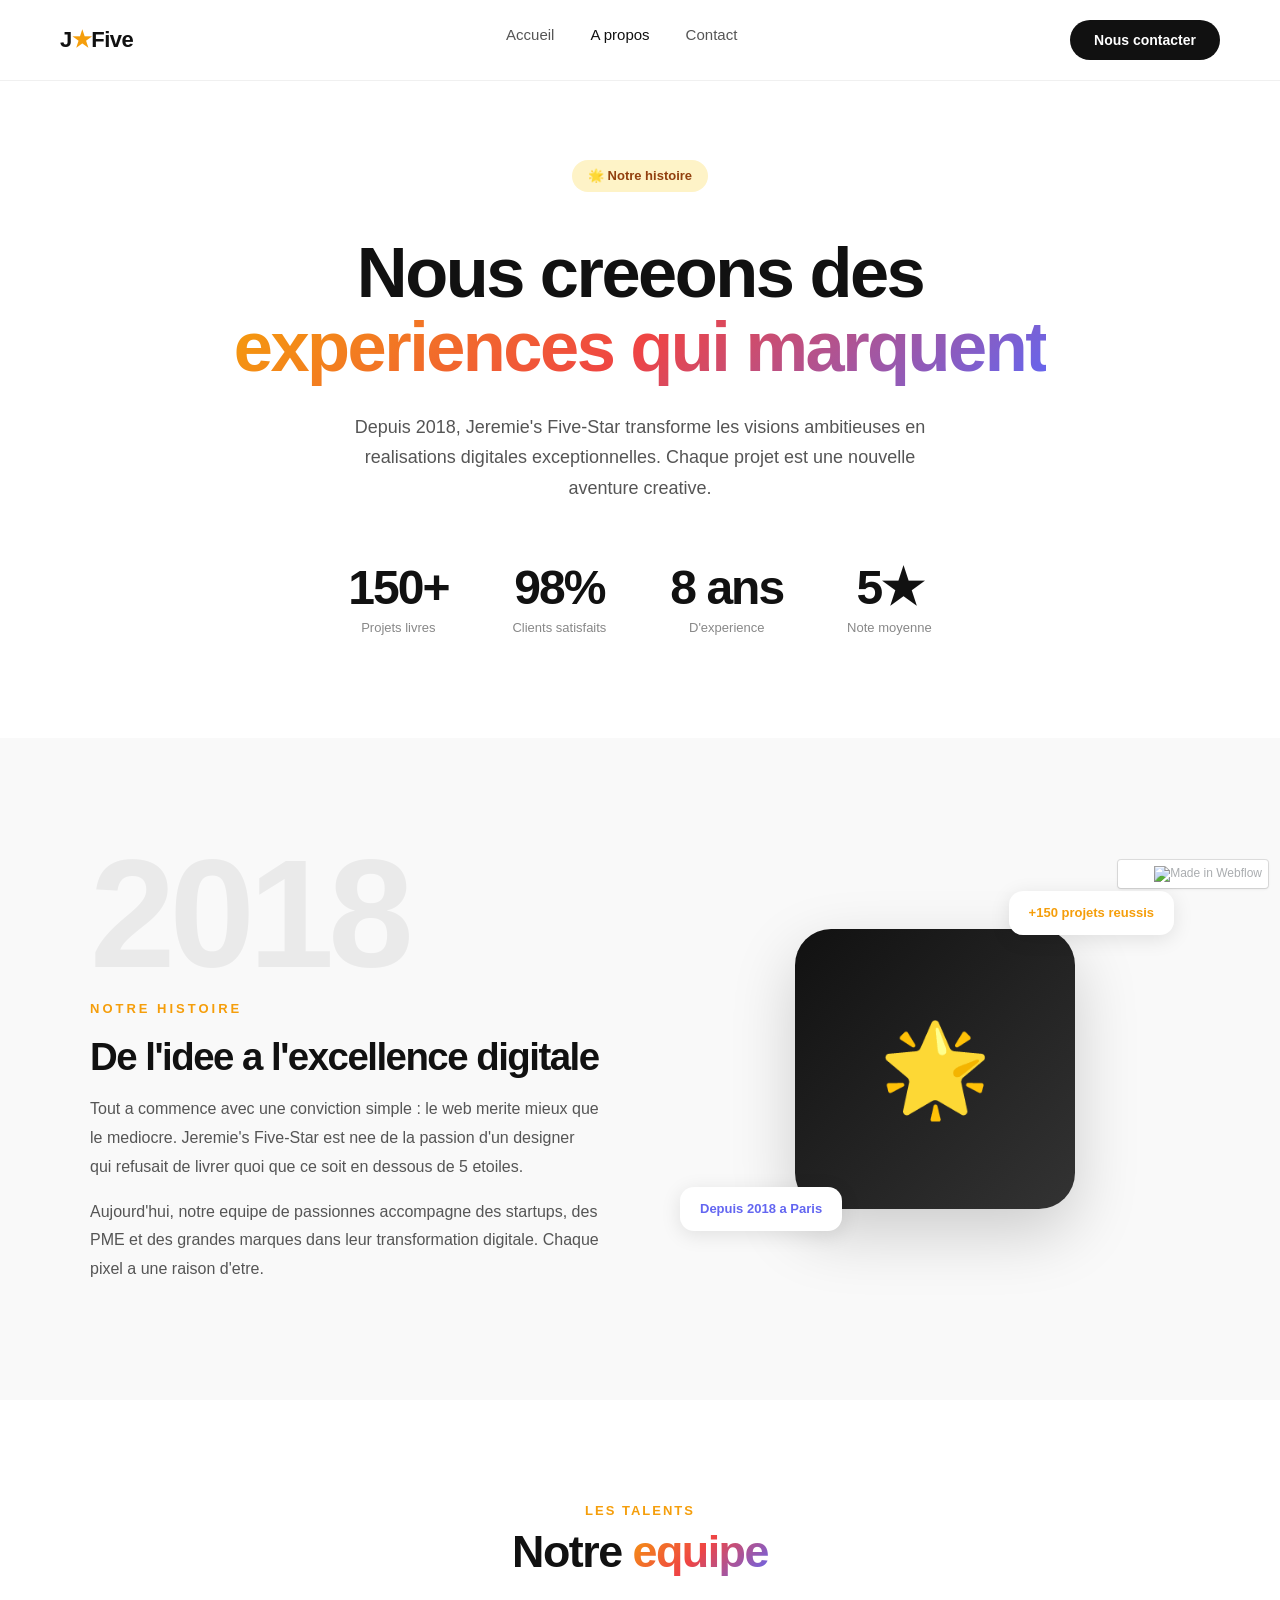
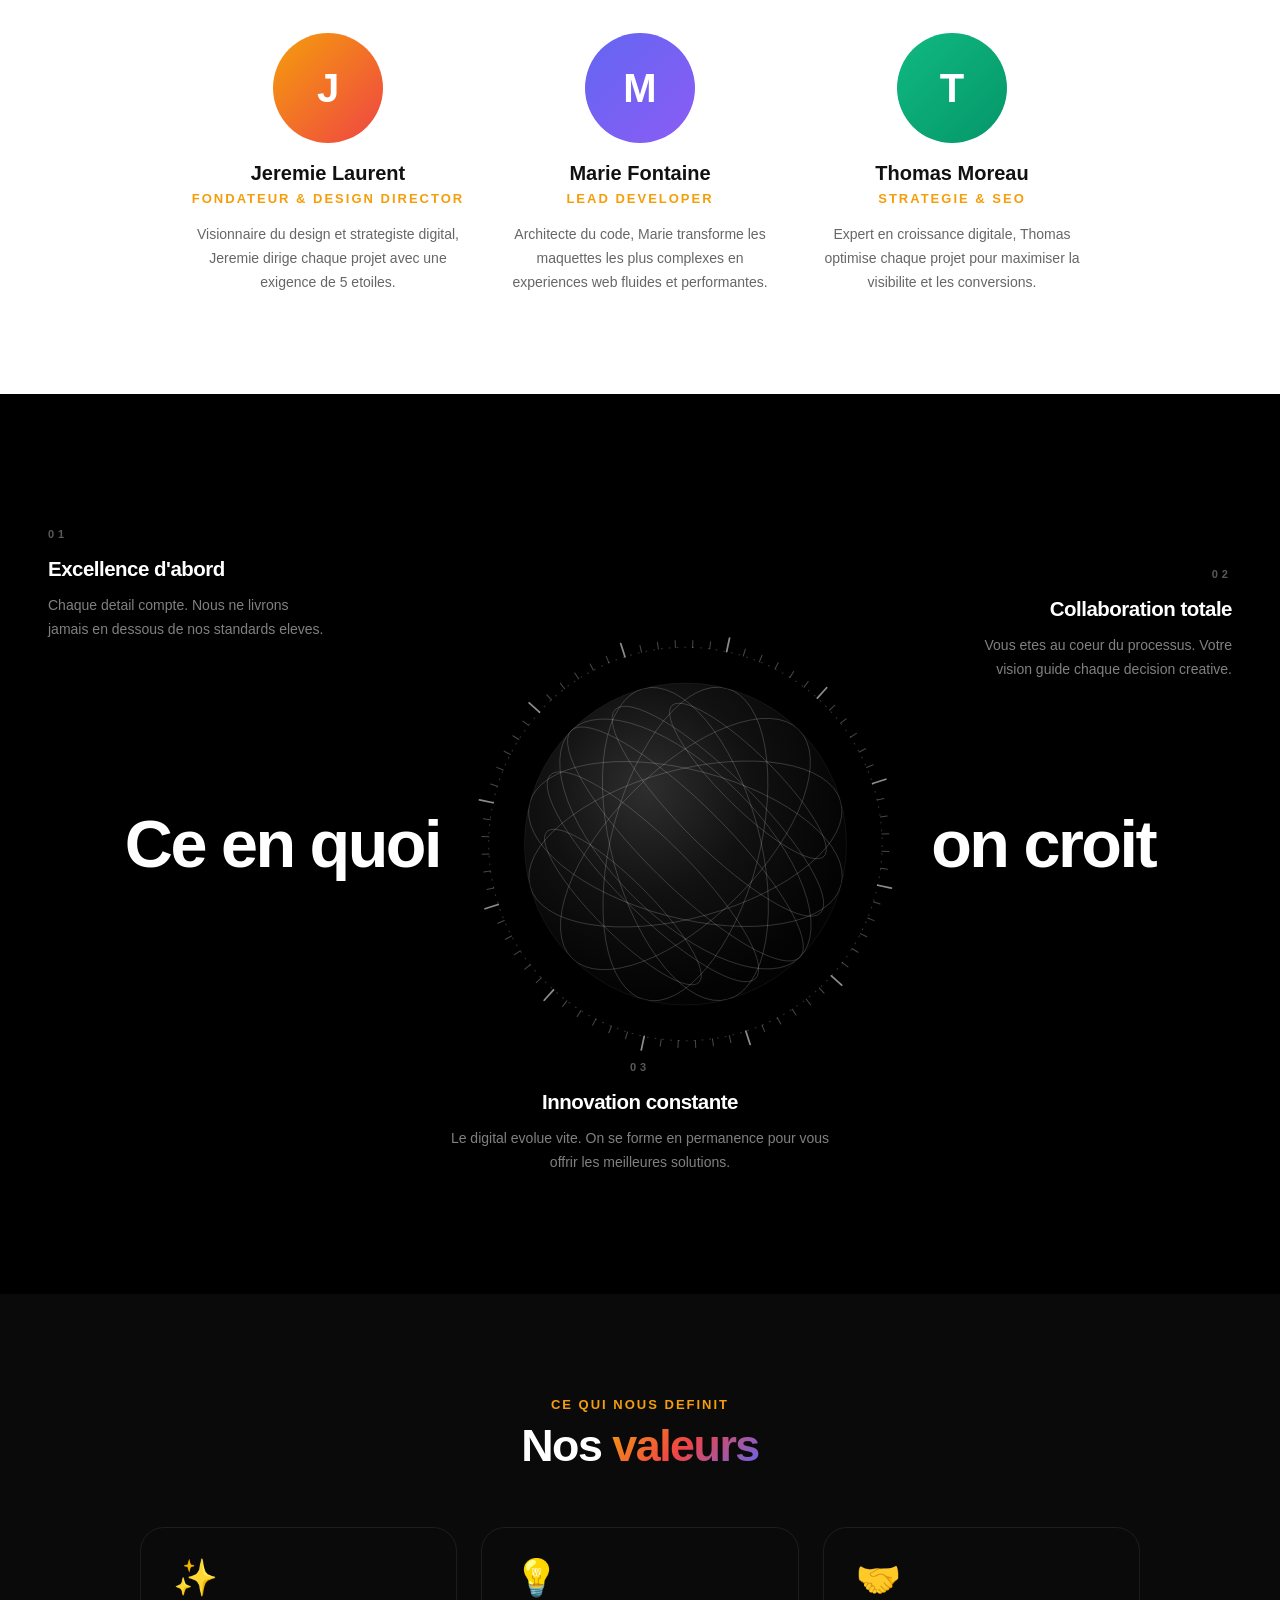
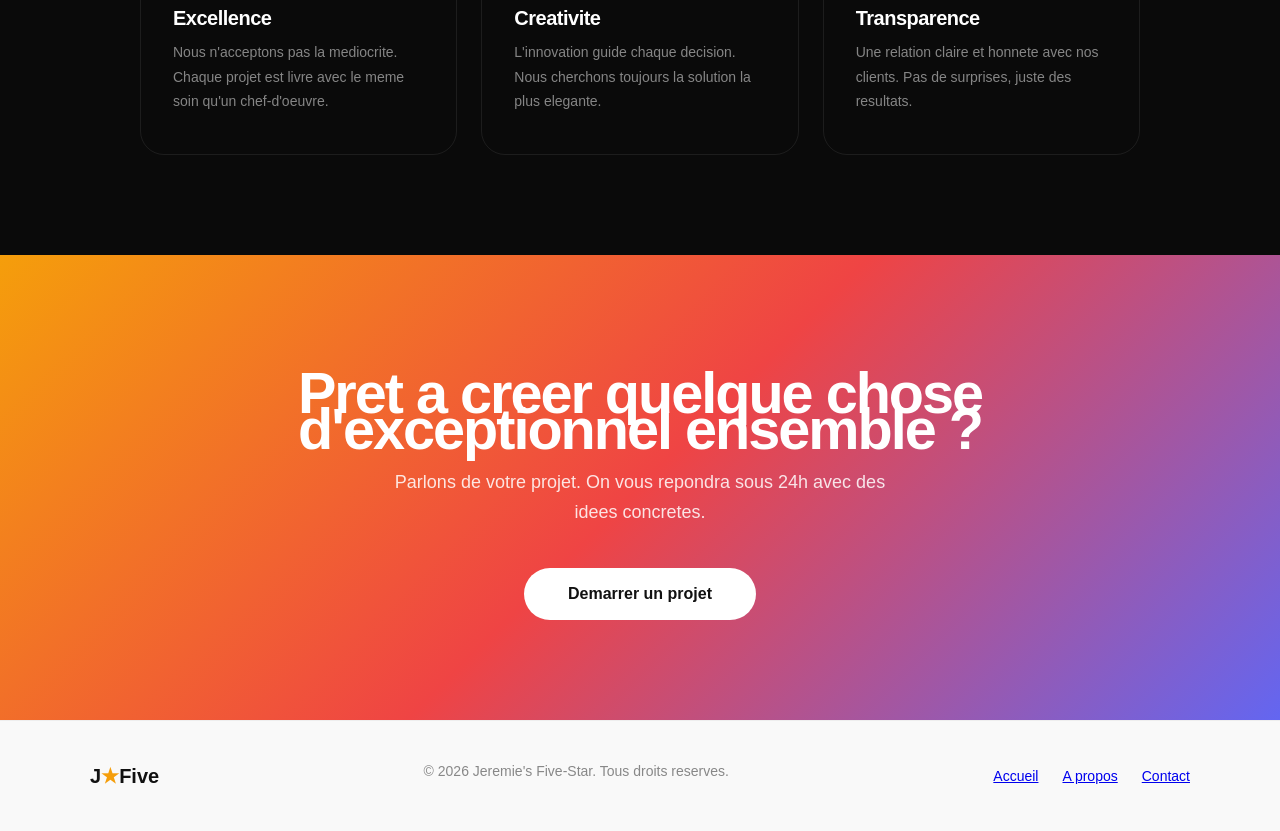
==== a-propos/index.html @ 8cb18a29 "Renomme le dossier untitled en a-propos et corrige les liens internes Le dossier untitled/ contenait" ====
<!DOCTYPE html>
<!-- This site was created in Webflow. https://webflow.com --><!-- Last Published: Wed May 27 2026 10:41:12 GMT+0000 (Coordinated Universal Time) --><html data-wf-domain="jeremies-five-star-site-17f12b.webflow.io" data-wf-page="6a16c297cf4fc10f7a8f5fe9" data-wf-site="6a0da6b29614e8743e58b1a1" data-wf-status="1"><head><meta charset="utf-8"/><link href="https://cdn.prod.website-files.com" rel="preconnect"/><title>À propos - Jeremie's Five-Star</title><meta content="Découvrez notre histoire, notre équipe et nos valeurs." name="description"/><meta content="À propos - Jeremie's Five-Star" property="og:title"/><meta content="Découvrez notre histoire, notre équipe et nos valeurs." property="og:description"/><meta content="À propos - Jeremie's Five-Star" name="twitter:title"/><meta content="Découvrez notre histoire, notre équipe et nos valeurs." name="twitter:description"/><meta content="website" property="og:type"/><meta content="summary_large_image" name="twitter:card"/><meta content="width=device-width, initial-scale=1" name="viewport"/><meta content="Webflow" name="generator"/><link href="../6a0da6b29614e8743e58b1a1/css/jeremies-five-star-site-17f12b.webflow.shared.10fe411de.css" rel="stylesheet" type="text/css"/><script type="text/javascript">!function(o,c){var n=c.documentElement,t=" w-mod-";n.className+=t+"js",("ontouchstart"in o||o.DocumentTouch&&c instanceof DocumentTouch)&&(n.className+=t+"touch")}(window,document);</script><link href="https://cdn.prod.website-files.com/img/favicon.ico" rel="shortcut icon" type="image/x-icon"/><link href="https://cdn.prod.website-files.com/img/webclip.png" rel="apple-touch-icon"/><style id="orbit-override">

/* 1. Permettre aux cartes d etre visibles en dehors du hero */
.fs-hero        { overflow: visible !important; }
.fs-hero-visual {
  overflow: visible !important;
  position: relative !important;
  display: flex !important;
  justify-content: center !important;
  align-items: center !important;
  width: 520px;
  height: 520px !important;
}

/* 2. Reset positionnement absolu ancien des cartes */
.fs-card-1,
.fs-card-2,
.fs-card-3 {
  position: absolute !important;
  top: auto !important; left: auto !important;
  right: auto !important; bottom: auto !important;
  animation: none !important;
  white-space: nowrap;
}

/* 3. Anneau orbital : pivot au centre du cercle J-star */
.fs-orbit-ring {
  position: absolute;
  top: 50%;
  left: 50%;
  width: 0;
  height: 0;
  transform-origin: 0 0;
  animation: orbit-ring-spin 10s linear infinite;
  z-index: 10;
}

/* 4. Slots : 3 points a 120 deg sur l anneau (rayon 195px) */
.fs-orbit-slot {
  position: absolute;
  top: 0;
  left: 0;
  width: 0;
  height: 0;
}
.fs-slot-1 { transform: rotate(  0deg) translateY(-195px); }
.fs-slot-2 { transform: rotate(120deg) translateY(-195px); }
.fs-slot-3 { transform: rotate(240deg) translateY(-195px); }

/* 5. Cartes centrees sur leur slot, contre-rotation pour rester droites */
.fs-orbit-slot .fs-card-float {
  position: absolute !important;
  top: 0 !important;
  left: 0 !important;
}

/* Slot 1 : angle initial 0 deg -> contre-rotation 0 -> -360 */
.fs-slot-1 .fs-card-float {
  transform: translate(-50%, -50%) rotate(0deg);
  animation: orbit-counter-0   10s linear infinite;
}
/* Slot 2 : angle initial 120 deg -> contre-rotation -120 -> -480 */
.fs-slot-2 .fs-card-float {
  transform: translate(-50%, -50%) rotate(-120deg);
  animation: orbit-counter-120 10s linear infinite;
}
/* Slot 3 : angle initial 240 deg -> contre-rotation -240 -> -600 */
.fs-slot-3 .fs-card-float {
  transform: translate(-50%, -50%) rotate(-240deg);
  animation: orbit-counter-240 10s linear infinite;
}

/* 6. Cercle J-star : visible au-dessus de l anneau */
.fs-hero-circle       { z-index: 5; position: relative; }
.fs-hero-circle-inner { z-index: 5; }

/* 7. Keyframes ───────────────────────────────────── */
@keyframes orbit-ring-spin {
  from { transform: rotate(0deg);   }
  to   { transform: rotate(360deg); }
}
@keyframes orbit-counter-0 {
  from { transform: translate(-50%, -50%) rotate(  0deg); }
  to   { transform: translate(-50%, -50%) rotate(-360deg); }
}
@keyframes orbit-counter-120 {
  from { transform: translate(-50%, -50%) rotate(-120deg); }
  to   { transform: translate(-50%, -50%) rotate(-480deg); }
}
@keyframes orbit-counter-240 {
  from { transform: translate(-50%, -50%) rotate(-240deg); }
  to   { transform: translate(-50%, -50%) rotate(-600deg); }
}

/* 8. Hover : ombre doree */
.fs-card-float {
  transition: box-shadow 0.3s ease;
  cursor: default;
}
.fs-card-float:hover {
  box-shadow: 0 16px 48px rgba(245,158,11,0.45) !important;
}

/* keyframes de base (float + spin) conserves pour le reste du site */
@keyframes fs-float {
  0%, 100% { transform: translateY(0px); }
  50%       { transform: translateY(-18px); }
}
@keyframes fs-spin-slow {
  from { transform: rotate(0deg);   }
  to   { transform: rotate(360deg); }
}
@keyframes fs-slideDown {
  from { transform: translateY(-100%); opacity: 0; }
  to   { transform: translateY(0);     opacity: 1; }
}
@keyframes fs-fadeUp {
  from { transform: translateY(32px); opacity: 0; }
  to   { transform: translateY(0);    opacity: 1; }
}

</style><style id="fss3-style">

.fss3-section {
  background: #000;
  min-height: 100vh;
  display: flex;
  align-items: center;
  justify-content: center;
  padding: 100px 48px;
  overflow: hidden;
  position: relative;
}

/* Scene container de reference */
.fss3-scene {
  position: relative;
  width: 100%;
  max-width: 1280px;
  height: 680px;
}

/* ── Ligne centrale ── */
.fss3-center-row {
  position: absolute;
  top: 50%;
  left: 50%;
  transform: translate(-50%, -50%);
  display: flex;
  align-items: center;
  gap: 28px;
  pointer-events: none;
  white-space: nowrap;
}

.fss3-word {
  font-size: clamp(46px, 5.2vw, 84px);
  font-weight: 800;
  color: #fff;
  letter-spacing: -2.5px;
  line-height: 1;
}

.fss3-sphere-wrap {
  width:  clamp(260px, 34vw, 440px);
  height: clamp(260px, 34vw, 440px);
  flex-shrink: 0;
  pointer-events: auto;
}

/* ── Cartes de service ── */
.fss3-card {
  position: absolute;
  max-width: 280px;
}

.fss3-tl { top: 20px; left: 0; }
.fss3-tr { top: 60px; right: 0; text-align: right; max-width: 260px; }
.fss3-bc {
  bottom: 10px;
  left: 50%;
  transform: translateX(-50%);
  text-align: center;
  max-width: 380px;
}

/* textes cartes */
.fss3-num {
  display: block;
  font-size: 11px;
  font-weight: 700;
  color: rgba(255,255,255,0.35);
  letter-spacing: 4px;
  text-transform: uppercase;
  margin-bottom: 10px;
}

.fss3-title {
  font-size: clamp(18px, 1.6vw, 24px);
  font-weight: 800;
  color: #fff;
  letter-spacing: -0.5px;
  margin: 0 0 10px;
  transition: color .3s;
}

.fss3-desc {
  font-size: 14px;
  line-height: 1.7;
  color: rgba(255,255,255,0.5);
  margin: 0;
  transition: color .3s;
}

.fss3-card:hover .fss3-title { color: #f59e0b; }
.fss3-card:hover .fss3-desc  { color: rgba(255,255,255,0.75); }

/* ── Reveal au scroll ── */
.fss3-reveal {
  opacity: 0;
  transition: opacity .85s ease, transform .85s ease;
}
.fss3-tl.fss3-reveal { transform: translate(-28px, 0); }
.fss3-tr.fss3-reveal { transform: translate( 28px, 0); }
.fss3-bc.fss3-reveal { transform: translateX(-50%) translateY(28px); }

.fss3-reveal.fss3-on { opacity: 1; }
.fss3-tl.fss3-reveal.fss3-on { transform: translate(0,0); transition-delay: 0ms; }
.fss3-tr.fss3-reveal.fss3-on { transform: translate(0,0); transition-delay:150ms; }
.fss3-bc.fss3-reveal.fss3-on { transform: translateX(-50%) translateY(0); transition-delay:300ms; }

</style><style id="responsive-fix">
/* =============================================================
   RESPONSIVE — Tablette (<=991px), Mobile (<=767px), XS (<=479px)
   ============================================================= */

/* ── TABLETTE (<=991px) ── */
@media (max-width: 991px) {

  /* Navigation */
  .fs-nav { padding: 16px 32px; }

  /* Hero : colonne + centrage */
  .fs-hero {
    flex-direction: column;
    padding: 100px 40px 60px;
    gap: 60px;
    text-align: center;
  }
  .fs-hero-content { max-width: 100%; }
  .fs-hero-actions { justify-content: center; }

  /* Orbit hero : rayon reduit */
  .fs-hero-visual { width: 400px !important; height: 400px !important; }
  .fs-slot-1 { transform: rotate(  0deg) translateY(-155px); }
  .fs-slot-2 { transform: rotate(120deg) translateY(-155px); }
  .fs-slot-3 { transform: rotate(240deg) translateY(-155px); }

  /* Services */
  .fs-services { padding: 80px 40px; }
  .fs-services-grid { grid-template-columns: 1fr 1fr; }

  /* Stats */
  .fs-stats { padding: 60px 40px; }
  .fs-stats-grid { grid-template-columns: repeat(2, 1fr); gap: 32px; }

  /* CTA */
  .fs-cta-section { padding: 80px 40px; }

  /* Footer */
  .fs-footer { padding: 32px 40px; }
  .fs-footer-inner {
    flex-direction: column;
    gap: 16px;
    text-align: center;
  }
  .fs-footer-links { justify-content: center; }

  /* Section Ce que Nous Faisons */
  .fss3-section { padding: 80px 32px; min-height: auto; }
  .fss3-scene   { height: 760px; }
  .fss3-sphere-wrap { width: 300px !important; height: 300px !important; }
  .fss3-word { font-size: clamp(38px, 4.5vw, 60px); }
  .fss3-card { max-width: 230px; }
  .fss3-title { font-size: 18px !important; }
}

/* ── MOBILE (<=767px) ── */
@media (max-width: 767px) {

  /* Navigation */
  .fs-nav { padding: 14px 24px; gap: 12px; flex-wrap: wrap; }
  .fs-nav-links { gap: 18px; font-size: 14px; }

  /* Hero */
  .fs-hero { padding: 88px 24px 48px; gap: 40px; }

  /* Orbit hero : taille reduite */
  .fs-hero-visual { width: 320px !important; height: 320px !important; }
  .fs-hero-circle { width: 180px !important; height: 180px !important; }
  .fs-hero-circle-inner { font-size: 28px !important; }
  .fs-slot-1 { transform: rotate(  0deg) translateY(-120px); }
  .fs-slot-2 { transform: rotate(120deg) translateY(-120px); }
  .fs-slot-3 { transform: rotate(240deg) translateY(-120px); }
  .fs-card-float {
    font-size: 11px !important;
    padding: 10px 14px !important;
    gap: 8px !important;
    border-radius: 12px !important;
  }
  .fs-card-icon { font-size: 16px !important; }

  /* Services */
  .fs-services { padding: 60px 24px; }
  .fs-services-grid { grid-template-columns: 1fr; gap: 20px; }

  /* Stats */
  .fs-stats { padding: 50px 24px; }
  .fs-stats-grid { grid-template-columns: repeat(2, 1fr); gap: 28px; }
  .fs-stat-num { font-size: 42px; }

  /* CTA */
  .fs-cta-section { padding: 60px 24px; }

  /* Footer */
  .fs-footer { padding: 28px 24px; }

  /* ── Section Ce que Nous Faisons : mode colonne ── */
  .fss3-section { padding: 60px 24px; }

  /* Scene passe en flex column */
  .fss3-scene {
    height: auto !important;
    display: flex !important;
    flex-direction: column !important;
    align-items: center !important;
    gap: 36px !important;
  }

  /* Ligne centrale : colonne (sphere entre les mots) */
  .fss3-center-row {
    position: static !important;
    transform: none !important;
    flex-direction: column !important;
    white-space: normal !important;
    text-align: center;
    gap: 16px;
    width: 100%;
    order: 2;
  }
  .fss3-word {
    font-size: clamp(34px, 8.5vw, 56px);
    letter-spacing: -1.5px;
  }
  .fss3-sphere-wrap {
    width: 260px !important;
    height: 260px !important;
  }

  /* Cartes : retour au flux normal */
  .fss3-card {
    position: static !important;
    transform: none !important;
    max-width: 100% !important;
    width: 100%;
    text-align: left !important;
  }
  .fss3-tl { order: 1; }
  .fss3-tr { order: 3; }
  .fss3-bc { order: 4; }

  /* Reveal simplifie pour mobile */
  .fss3-tl.fss3-reveal,
  .fss3-tr.fss3-reveal,
  .fss3-bc.fss3-reveal {
    transform: translateY(24px) !important;
  }
  .fss3-tl.fss3-reveal.fss3-on,
  .fss3-tr.fss3-reveal.fss3-on,
  .fss3-bc.fss3-reveal.fss3-on {
    transform: translateY(0) !important;
  }

  .fss3-title { font-size: 20px !important; }
  .fss3-desc  { font-size: 14px; }
}

/* ── PETIT MOBILE (<=479px) ── */
@media (max-width: 479px) {

  /* Navigation : cache les liens, garde logo + CTA */
  .fs-nav { padding: 12px 20px; }
  .fs-nav-links { display: none; }

  /* Hero */
  .fs-hero { padding: 76px 20px 40px; gap: 32px; }

  /* Orbit hero : tres reduit */
  .fs-hero-visual { width: 270px !important; height: 270px !important; }
  .fs-hero-circle { width: 150px !important; height: 150px !important; }
  .fs-hero-circle-inner { font-size: 22px !important; }
  .fs-slot-1 { transform: rotate(  0deg) translateY(-102px); }
  .fs-slot-2 { transform: rotate(120deg) translateY(-102px); }
  .fs-slot-3 { transform: rotate(240deg) translateY(-102px); }
  .fs-card-float {
    font-size: 10px !important;
    padding: 8px 12px !important;
    gap: 6px !important;
  }
  .fs-card-icon { font-size: 13px !important; }

  /* Services */
  .fs-services { padding: 48px 20px; }
  .fs-service-card { padding: 28px 24px; }

  /* Stats */
  .fs-stats { padding: 40px 20px; }
  .fs-stat-num { font-size: 36px; }
  .fs-stat-label { font-size: 13px; }

  /* CTA */
  .fs-cta-section { padding: 48px 20px; }

  /* Footer */
  .fs-footer { padding: 22px 20px; }

  /* Section Ce que Nous Faisons */
  .fss3-section { padding: 48px 20px; }
  .fss3-sphere-wrap { width: 220px !important; height: 220px !important; }
  .fss3-word { font-size: clamp(28px, 7.5vw, 44px); }
  .fss3-title { font-size: 18px !important; }
}
</style><style id="shared-extra">

/* ── Temoignages ── */
.fs-testimonials {
  background: #f9f9f9;
  padding: 100px 60px;
}
.fs-testi-grid {
  display: grid;
  grid-template-columns: repeat(3,1fr);
  gap: 28px;
  max-width: 1100px;
  margin: 0 auto;
}
.fs-testi-card {
  background: #fff;
  border: 1px solid #eee;
  border-radius: 24px;
  padding: 36px 32px;
  display: flex;
  flex-direction: column;
  gap: 20px;
  transition: box-shadow .3s, transform .3s;
}
.fs-testi-card:hover {
  box-shadow: 0 16px 48px rgba(0,0,0,.08);
  transform: translateY(-4px);
}
.fs-testi-stars { color: #f59e0b; font-size: 18px; letter-spacing: 2px; }
.fs-testi-text  { color: #444; font-size: 15px; line-height: 1.75; font-style: italic; flex: 1; }
.fs-testi-author { display: flex; align-items: center; gap: 14px; }
.fs-testi-avatar {
  width: 44px; height: 44px; border-radius: 50%;
  display: flex; align-items: center; justify-content: center;
  font-weight: 800; font-size: 16px; color: #fff; flex-shrink: 0;
}
.fs-testi-name  { font-weight: 700; font-size: 14px; color: #111; }
.fs-testi-role  { font-size: 12px; color: #888; margin-top: 2px; }

/* ── Processus ── */
.fs-process {
  background: #111;
  padding: 100px 60px;
}
.fs-process-grid {
  display: grid;
  grid-template-columns: repeat(4,1fr);
  gap: 2px;
  max-width: 1100px;
  margin: 48px auto 0;
}
.fs-process-step {
  padding: 40px 32px;
  border-left: 1px solid rgba(255,255,255,.08);
  opacity: 0;
  transform: translateY(36px);
  transition: opacity .7s ease, transform .7s ease;
}
.fs-process-step:first-child { border-left: none; }
.fs-process-step.fs-visible  { opacity: 1; transform: translateY(0); }
.fs-process-num  { font-size: 52px; font-weight: 800; color: rgba(255,255,255,.1); line-height:1; margin-bottom:20px; }
.fs-process-title { font-size: 18px; font-weight: 800; color: #fff; margin-bottom: 12px; }
.fs-process-desc  { font-size: 14px; color: #666; line-height: 1.7; }

/* ── Hero About ── */
.fs-about-hero-wrap {
  background: #fff;
  padding: 160px 60px 100px;
  text-align: center;
  position: relative;
  overflow: hidden;
}
.fs-about-badge {
  display: inline-flex; align-items: center; gap: 6px;
  background: #fef3c7; color: #92400e;
  border-radius: 100px; padding: 6px 18px;
  font-size: 13px; font-weight: 700;
  margin-bottom: 28px;
}
.fs-about-h1 {
  font-size: clamp(40px,5.5vw,76px);
  font-weight: 800; letter-spacing: -2.5px;
  color: #111; line-height: 1.05; margin-bottom: 28px;
}
.fs-about-sub {
  font-size: 18px; color: #555; line-height: 1.7;
  max-width: 620px; margin: 0 auto 60px;
}
.fs-about-stats {
  display: flex; justify-content: center; gap: 64px;
  flex-wrap: wrap;
}
.fs-about-stat-val {
  font-size: 48px; font-weight: 800; letter-spacing:-2px; color:#111; line-height:1;
}
.fs-about-stat-lbl { font-size: 13px; color: #888; margin-top: 6px; font-weight: 500; }

/* ── Histoire ── */
.fs-histoire {
  background: #f9f9f9;
  padding: 100px 60px;
}
.fs-histoire-inner {
  display: grid;
  grid-template-columns: 1fr 1fr;
  gap: 80px;
  align-items: center;
  max-width: 1100px;
  margin: 0 auto;
}
.fs-histoire-year {
  font-size: clamp(100px,12vw,160px);
  font-weight: 800; color: rgba(0,0,0,.06);
  line-height: 1; letter-spacing: -6px; margin-bottom: 8px;
}
.fs-histoire-subtitle { color: #f59e0b; font-size: 13px; font-weight: 700; letter-spacing: 3px; text-transform: uppercase; margin-bottom: 16px; }
.fs-histoire-h2 { font-size: clamp(28px,3vw,44px); font-weight: 800; color: #111; letter-spacing:-1.5px; margin-bottom: 20px; }
.fs-histoire-p  { font-size: 16px; color: #555; line-height: 1.8; margin-bottom: 16px; }
.fs-histoire-visual {
  position: relative; height: 420px;
  display: flex; align-items: center; justify-content: center;
}
.fs-histoire-box {
  width: 280px; height: 280px; border-radius: 36px;
  background: linear-gradient(135deg,#111 0%,#333 100%);
  display: flex; align-items: center; justify-content: center;
  font-size: 90px;
  animation: fs-float 5s ease-in-out infinite;
  box-shadow: 0 24px 64px rgba(0,0,0,.18);
}
.fs-histoire-tag {
  position: absolute; background: #fff;
  border-radius: 14px; padding: 12px 20px;
  font-size: 13px; font-weight: 700;
  box-shadow: 0 4px 20px rgba(0,0,0,.1);
}
.fs-histoire-tag-1 { top: 32px; right: 16px; color: #f59e0b; }
.fs-histoire-tag-2 { bottom: 48px; left: 0; color: #6366f1; }

/* ── Equipe ── */
.fs-equipe { background: #fff; padding: 100px 60px; }
.fs-equipe-grid {
  display: grid; grid-template-columns: repeat(3,1fr);
  gap: 36px; max-width: 900px; margin: 64px auto 0;
}
.fs-equipe-card { text-align: center; }
.fs-equipe-avatar {
  width: 110px; height: 110px; border-radius: 50%;
  display: flex; align-items: center; justify-content: center;
  font-size: 40px; font-weight: 800; color: #fff;
  margin: 0 auto 20px;
}
.fs-equipe-name { font-size: 20px; font-weight: 800; color: #111; margin-bottom: 6px; }
.fs-equipe-role { font-size: 13px; color: #f59e0b; font-weight: 700; letter-spacing: 2px; text-transform: uppercase; margin-bottom: 14px; }
.fs-equipe-bio  { font-size: 14px; color: #666; line-height: 1.7; }

/* ── Valeurs ── */
.fs-valeurs { background: #0a0a0a; padding: 100px 60px; }
.fs-valeurs-grid {
  display: grid; grid-template-columns: repeat(3,1fr);
  gap: 24px; max-width: 1000px; margin: 64px auto 0;
}
.fs-valeur-card {
  border: 1px solid rgba(255,255,255,.08);
  border-radius: 24px; padding: 40px 32px;
  transition: border-color .3s, background .3s;
}
.fs-valeur-card:hover { background: rgba(255,255,255,.04); border-color: rgba(245,158,11,.4); }
.fs-valeur-emoji { font-size: 36px; margin-bottom: 20px; }
.fs-valeur-title { font-size: 20px; font-weight: 800; color: #fff; margin-bottom: 12px; letter-spacing:-.5px; }
.fs-valeur-desc  { font-size: 14px; color: rgba(255,255,255,.5); line-height: 1.75; }

/* ── CTA About ── */
.fs-cta-about {
  background: linear-gradient(135deg,#f59e0b 0%,#ef4444 50%,#6366f1 100%);
  padding: 100px 60px; text-align: center;
}
.fs-cta-about h2 { font-size: clamp(36px,4.5vw,64px); font-weight:800; color:#fff; letter-spacing:-2px; margin-bottom:20px; }
.fs-cta-about p  { font-size:18px; color:rgba(255,255,255,.85); max-width:520px; margin:0 auto 40px; line-height:1.7; }
.fs-btn-white-lg {
  background:#fff; color:#111; border-radius:100px;
  padding:16px 44px; font-size:16px; font-weight:700;
  text-decoration:none; display:inline-block;
  transition: transform .2s, box-shadow .2s;
}
.fs-btn-white-lg:hover { transform:translateY(-2px); box-shadow:0 16px 40px rgba(0,0,0,.2); }

/* ── Reveal generique ── */
.fs-reveal-up {
  opacity: 0; transform: translateY(40px);
  transition: opacity .75s ease, transform .75s ease;
}
.fs-reveal-up.fs-visible { opacity:1; transform:translateY(0); }

/* ── Responsive additions ── */
@media (max-width: 991px) {
  .fs-testi-grid   { grid-template-columns: 1fr 1fr; }
  .fs-process-grid { grid-template-columns: 1fr 1fr; }
  .fs-histoire-inner { grid-template-columns: 1fr; gap:40px; }
  .fs-histoire-visual { height: 280px; order: -1; }
  .fs-histoire-box { width: 200px; height: 200px; font-size: 64px; }
  .fs-equipe-grid  { grid-template-columns: 1fr 1fr; }
  .fs-valeurs-grid { grid-template-columns: 1fr 1fr; }
  .fs-about-stats  { gap: 40px; }
  .fs-testimonials,.fs-process,.fs-about-hero-wrap,
  .fs-histoire,.fs-equipe,.fs-valeurs,.fs-cta-about { padding: 80px 40px; }
  .fs-about-hero-wrap { padding-top: 130px; }
}
@media (max-width: 767px) {
  .fs-testi-grid   { grid-template-columns: 1fr; }
  .fs-process-grid { grid-template-columns: 1fr 1fr; gap: 0; }
  .fs-equipe-grid  { grid-template-columns: 1fr; }
  .fs-valeurs-grid { grid-template-columns: 1fr; }
  .fs-about-stats  { gap: 28px; }
  .fs-about-stat-val { font-size: 38px; }
  .fs-testimonials,.fs-process,.fs-about-hero-wrap,
  .fs-histoire,.fs-equipe,.fs-valeurs,.fs-cta-about { padding: 60px 24px; }
  .fs-about-hero-wrap { padding-top: 110px; }
  .fs-histoire-year { font-size: 80px; }
}
@media (max-width: 479px) {
  .fs-process-grid { grid-template-columns: 1fr; }
  .fs-about-stats  { flex-direction: column; gap: 20px; }
  .fs-testimonials,.fs-process,.fs-about-hero-wrap,
  .fs-histoire,.fs-equipe,.fs-valeurs,.fs-cta-about { padding: 48px 20px; }
  .fs-about-hero-wrap { padding-top: 90px; }
}
</style></head><body>
<div class="fs-site">
<!-- Navigation -->
<nav class="fs-nav">
<div class="fs-nav-logo">J<span style="color:#f59e0b">★</span>Five</div>
<ul class="fs-nav-links" role="list">
<li><a class="fs-nav-link" href="../index.html">Accueil</a></li>
<li><a class="fs-nav-link active w--current" href="index.html">A propos</a></li>
<li><a class="fs-nav-link" href="../contact/index.html">Contact</a></li>
</ul>
<a class="fs-nav-cta" href="../contact/index.html">Nous contacter</a>
</nav>
<!-- Hero A propos -->
<section class="fs-about-hero-wrap">
<div class="fs-badge fs-reveal-up">🌟 Notre histoire</div>
<h1 class="fs-about-h1 fs-reveal-up" style="transition-delay:100ms">
      Nous creeons des<br/><span class="fs-gradient-text">experiences qui marquent</span>
</h1>
<p class="fs-about-sub fs-reveal-up" style="transition-delay:200ms">
      Depuis 2018, Jeremie's Five-Star transforme les visions ambitieuses en realisations digitales
      exceptionnelles. Chaque projet est une nouvelle aventure creative.
    </p>
<div class="fs-about-stats fs-reveal-up" style="transition-delay:300ms">
<div>
<div class="fs-about-stat-val" data-count="150" data-suffix="+">0+</div>
<div class="fs-about-stat-lbl">Projets livres</div>
</div>
<div>
<div class="fs-about-stat-val" data-count="98" data-suffix="%">0%</div>
<div class="fs-about-stat-lbl">Clients satisfaits</div>
</div>
<div>
<div class="fs-about-stat-val" data-count="8" data-suffix=" ans">0 ans</div>
<div class="fs-about-stat-lbl">D'experience</div>
</div>
<div>
<div class="fs-about-stat-val">5★</div>
<div class="fs-about-stat-lbl">Note moyenne</div>
</div>
</div>
</section>
<!-- Notre Histoire -->
<section class="fs-histoire">
<div class="fs-histoire-inner">
<div class="fs-reveal-up">
<div class="fs-histoire-year">2018</div>
<div class="fs-histoire-subtitle">Notre histoire</div>
<h2 class="fs-histoire-h2">De l'idee a l'excellence digitale</h2>
<p class="fs-histoire-p">
          Tout a commence avec une conviction simple : le web merite mieux que le mediocre.
          Jeremie's Five-Star est nee de la passion d'un designer qui refusait de livrer
          quoi que ce soit en dessous de 5 etoiles.
        </p>
<p class="fs-histoire-p">
          Aujourd'hui, notre equipe de passionnes accompagne des startups, des PME et des grandes
          marques dans leur transformation digitale. Chaque pixel a une raison d'etre.
        </p>
</div>
<div class="fs-histoire-visual fs-reveal-up" style="transition-delay:150ms">
<div class="fs-histoire-box">🌟</div>
<div class="fs-histoire-tag fs-histoire-tag-1">+150 projets reussis</div>
<div class="fs-histoire-tag fs-histoire-tag-2">Depuis 2018 a Paris</div>
</div>
</div>
</section>
<!-- L'Equipe -->
<section class="fs-equipe">
<div class="fs-section-header fs-reveal-up" style="text-align:center">
<span class="fs-label">Les talents</span>
<h2 class="fs-section-title">Notre <span class="fs-gradient-text">equipe</span></h2>
</div>
<div class="fs-equipe-grid">
<div class="fs-equipe-card fs-reveal-up" style="transition-delay:0ms">
<div class="fs-equipe-avatar" style="background:linear-gradient(135deg,#f59e0b,#ef4444)">J</div>
<div class="fs-equipe-name">Jeremie Laurent</div>
<div class="fs-equipe-role">Fondateur &amp; Design Director</div>
<div class="fs-equipe-bio">Visionnaire du design et strategiste digital, Jeremie dirige chaque projet avec une exigence de 5 etoiles.</div>
</div>
<div class="fs-equipe-card fs-reveal-up" style="transition-delay:120ms">
<div class="fs-equipe-avatar" style="background:linear-gradient(135deg,#6366f1,#8b5cf6)">M</div>
<div class="fs-equipe-name">Marie Fontaine</div>
<div class="fs-equipe-role">Lead Developer</div>
<div class="fs-equipe-bio">Architecte du code, Marie transforme les maquettes les plus complexes en experiences web fluides et performantes.</div>
</div>
<div class="fs-equipe-card fs-reveal-up" style="transition-delay:240ms">
<div class="fs-equipe-avatar" style="background:linear-gradient(135deg,#10b981,#059669)">T</div>
<div class="fs-equipe-name">Thomas Moreau</div>
<div class="fs-equipe-role">Strategie &amp; SEO</div>
<div class="fs-equipe-bio">Expert en croissance digitale, Thomas optimise chaque projet pour maximiser la visibilite et les conversions.</div>
</div>
</div>
</section>
<!-- Ce en quoi on croit — section sphere style fss3 -->
<section class="fss3-section">
<div class="fss3-scene">
<div class="fss3-card fss3-tl fss3-reveal">
<span class="fss3-num">01</span>
<h3 class="fss3-title">Excellence d'abord</h3>
<p class="fss3-desc">Chaque detail compte. Nous ne livrons jamais en dessous de nos standards eleves.</p>
</div>
<div class="fss3-card fss3-tr fss3-reveal">
<span class="fss3-num">02</span>
<h3 class="fss3-title">Collaboration totale</h3>
<p class="fss3-desc">Vous etes au coeur du processus. Votre vision guide chaque decision creative.</p>
</div>
<div class="fss3-center-row">
<span class="fss3-word">Ce en quoi</span>
<div class="fss3-sphere-wrap">
<svg id="fss3-svg-about" overflow="visible" viewbox="0 0 500 500" xmlns="http://www.w3.org/2000/svg">
<defs>
<radialgradient cx="38%" cy="33%" id="fss3-sg-a" r="65%">
<stop offset="0%" stop-color="#2e2e2e"></stop>
<stop offset="50%" stop-color="#111"></stop>
<stop offset="100%" stop-color="#030303"></stop>
</radialgradient>
<clippath id="fss3-sc-a"><circle cx="250" cy="250" r="185"></circle></clippath>
</defs>
<circle cx="250" cy="250" fill="url(#fss3-sg-a)" r="185"></circle>
<g clip-path="url(#fss3-sc-a)" fill="none" id="fss3-wire-a" stroke="rgba(255,255,255,0.22)" stroke-width="0.9">
<ellipse cx="250" cy="250" rx="85" ry="185" transform="rotate(0,250,250)"></ellipse>
<ellipse cx="250" cy="250" rx="85" ry="185" transform="rotate(30,250,250)"></ellipse>
<ellipse cx="250" cy="250" rx="85" ry="185" transform="rotate(60,250,250)"></ellipse>
<ellipse cx="250" cy="250" rx="85" ry="185" transform="rotate(90,250,250)"></ellipse>
<ellipse cx="250" cy="250" rx="85" ry="185" transform="rotate(120,250,250)"></ellipse>
<ellipse cx="250" cy="250" rx="85" ry="185" transform="rotate(150,250,250)"></ellipse>
<ellipse cx="250" cy="250" rx="185" ry="47"></ellipse>
<ellipse cx="250" cy="197" rx="166" ry="42"></ellipse>
<ellipse cx="250" cy="303" rx="166" ry="42"></ellipse>
<ellipse cx="250" cy="148" rx="123" ry="31"></ellipse>
<ellipse cx="250" cy="352" rx="123" ry="31"></ellipse>
</g>
<circle cx="250" cy="250" fill="none" r="185" stroke="rgba(255,255,255,0.07)" stroke-width="1"></circle>
<g id="fss3-ring-a">
<circle cx="250" cy="250" fill="none" r="226" stroke="rgba(255,255,255,0.2)" stroke-dasharray="2 7" stroke-width="1.2"></circle>
<g id="fss3-ticks-a" stroke-linecap="round"></g>
</g>
</svg>
</div>
<span class="fss3-word">on croit</span>
</div>
<div class="fss3-card fss3-bc fss3-reveal">
<span class="fss3-num">03</span>
<h3 class="fss3-title">Innovation constante</h3>
<p class="fss3-desc">Le digital evolue vite. On se forme en permanence pour vous offrir les meilleures solutions.</p>
</div>
</div>
</section>
<!-- Nos Valeurs -->
<section class="fs-valeurs">
<div class="fs-section-header fs-reveal-up" style="text-align:center">
<span class="fs-label" style="color:#f59e0b">Ce qui nous definit</span>
<h2 class="fs-section-title" style="color:#fff">Nos <span class="fs-gradient-text">valeurs</span></h2>
</div>
<div class="fs-valeurs-grid">
<div class="fs-valeur-card fs-reveal-up" style="transition-delay:0ms">
<div class="fs-valeur-emoji">✨</div>
<div class="fs-valeur-title">Excellence</div>
<div class="fs-valeur-desc">Nous n'acceptons pas la mediocrite. Chaque projet est livre avec le meme soin qu'un chef-d'oeuvre.</div>
</div>
<div class="fs-valeur-card fs-reveal-up" style="transition-delay:120ms">
<div class="fs-valeur-emoji">💡</div>
<div class="fs-valeur-title">Creativite</div>
<div class="fs-valeur-desc">L'innovation guide chaque decision. Nous cherchons toujours la solution la plus elegante.</div>
</div>
<div class="fs-valeur-card fs-reveal-up" style="transition-delay:240ms">
<div class="fs-valeur-emoji">🤝</div>
<div class="fs-valeur-title">Transparence</div>
<div class="fs-valeur-desc">Une relation claire et honnete avec nos clients. Pas de surprises, juste des resultats.</div>
</div>
</div>
</section>
<!-- CTA -->
<section class="fs-cta-about">
<h2 class="fs-reveal-up">Pret a creer quelque chose<br/>d'exceptionnel ensemble ?</h2>
<p class="fs-reveal-up" style="transition-delay:100ms">
      Parlons de votre projet. On vous repondra sous 24h avec des idees concretes.
    </p>
<a class="fs-btn-white-lg fs-reveal-up" href="../contact/index.html" style="transition-delay:200ms">
      Demarrer un projet
    </a>
</section>
<!-- Footer -->
<footer class="fs-footer">
<div class="fs-footer-inner">
<div class="fs-footer-logo">J<span style="color:#f59e0b">★</span>Five</div>
<p class="fs-footer-copy">© 2026 Jeremie's Five-Star. Tous droits reserves.</p>
<div class="fs-footer-links">
<a class="" href="../index.html">Accueil</a>
<a class="w--current" href="index.html">A propos</a>
<a class="" href="../contact/index.html">Contact</a>
</div>
</div>
</footer>
</div>
<script src="../js/jquery-3.5.1.min.dc5e7f18c8.js" type="text/javascript"></script><script src="../6a0da6b29614e8743e58b1a1/js/webflow.751e0867.c4af84be1c21006a.js" type="text/javascript"></script>
<script id="shared-extra-js">
(function(){
  var obs = new IntersectionObserver(function(entries){
    entries.forEach(function(e){
      if(e.isIntersecting){
        e.target.classList.add('fs-visible');
      }
    });
  },{threshold:0.15});
  document.querySelectorAll(
    '.fs-process-step, .fs-reveal-up, .fs-testi-card'
  ).forEach(function(el){ obs.observe(el); });

  // counter animation
  document.querySelectorAll('[data-count]').forEach(function(el){
    var target = parseInt(el.getAttribute('data-count'));
    var obs2 = new IntersectionObserver(function(entries){
      if(!entries[0].isIntersecting) return;
      obs2.disconnect();
      var start = 0, duration = 1800;
      var startTime = null;
      function step(ts){
        if(!startTime) startTime = ts;
        var progress = Math.min((ts-startTime)/duration,1);
        var ease = 1 - Math.pow(1-progress,3);
        el.textContent = Math.round(ease*target) + (el.getAttribute('data-suffix')||'');
        if(progress<1) requestAnimationFrame(step);
      }
      requestAnimationFrame(step);
    },{threshold:0.5});
    obs2.observe(el);
  });
})();
</script>
<script id="about-sphere-js">
(function(){
  // Ticks anneau sphere about
  var ticks = document.getElementById('fss3-ticks-a');
  if(ticks){
    for(var i=0;i<72;i++){
      var a=(i*5-90)*Math.PI/180, R=226;
      var lng=(i%6===0), len=lng?16:8;
      var ln=document.createElementNS('http://www.w3.org/2000/svg','line');
      ln.setAttribute('x1',(250+R*Math.cos(a)).toFixed(2));
      ln.setAttribute('y1',(250+R*Math.sin(a)).toFixed(2));
      ln.setAttribute('x2',(250+(R+len)*Math.cos(a)).toFixed(2));
      ln.setAttribute('y2',(250+(R+len)*Math.sin(a)).toFixed(2));
      ln.setAttribute('stroke',lng?'rgba(255,255,255,0.55)':'rgba(255,255,255,0.28)');
      ln.setAttribute('stroke-width',lng?'2':'1.2');
      ticks.appendChild(ln);
    }
  }
  // Rotation sphere about
  var wire=document.getElementById('fss3-wire-a');
  var ring=document.getElementById('fss3-ring-a');
  var sec=document.querySelector('.fss3-section');
  var rot=0,tgt=0;
  window.addEventListener('scroll',function(){
    if(!sec) return;
    var r=sec.getBoundingClientRect();
    var p=Math.max(0,Math.min(1,-r.top/(sec.offsetHeight-window.innerHeight+1)));
    tgt=p*180;
  });
  (function loop(){
    rot+=(tgt-rot)*0.07;
    if(wire) wire.setAttribute('transform','rotate('+rot.toFixed(2)+',250,250)');
    if(ring) ring.setAttribute('transform','rotate('+(-rot*0.4).toFixed(2)+',250,250)');
    requestAnimationFrame(loop);
  })();
  // Reveal fss3 about
  var obs=new IntersectionObserver(function(entries){
    entries.forEach(function(e){ if(e.isIntersecting) e.target.classList.add('fss3-on'); });
  },{threshold:0.2});
  document.querySelectorAll('.fss3-reveal').forEach(function(el){ obs.observe(el); });
})();
</script>
</body></html>
---- 6a0da6b29614e8743e58b1a1/css/jeremies-five-star-site-17f12b.webflow.shared.10fe411de.css ----
html {
  -webkit-text-size-adjust: 100%;
  -ms-text-size-adjust: 100%;
  font-family: sans-serif;
}

body {
  margin: 0;
}

article, aside, details, figcaption, figure, footer, header, hgroup, main, menu, nav, section, summary {
  display: block;
}

audio, canvas, progress, video {
  vertical-align: baseline;
  display: inline-block;
}

audio:not([controls]) {
  height: 0;
  display: none;
}

[hidden], template {
  display: none;
}

a {
  background-color: #0000;
}

a:active, a:hover {
  outline: 0;
}

abbr[title] {
  border-bottom: 1px dotted;
}

b, strong {
  font-weight: bold;
}

dfn {
  font-style: italic;
}

h1 {
  margin: .67em 0;
  font-size: 2em;
}

mark {
  color: #000;
  background: #ff0;
}

small {
  font-size: 80%;
}

sub, sup {
  vertical-align: baseline;
  font-size: 75%;
  line-height: 0;
  position: relative;
}

sup {
  top: -.5em;
}

sub {
  bottom: -.25em;
}

img {
  border: 0;
}

svg:not(:root) {
  overflow: hidden;
}

hr {
  box-sizing: content-box;
  height: 0;
}

pre {
  overflow: auto;
}

code, kbd, pre, samp {
  font-family: monospace;
  font-size: 1em;
}

button, input, optgroup, select, textarea {
  color: inherit;
  font: inherit;
  margin: 0;
}

button {
  overflow: visible;
}

button, select {
  text-transform: none;
}

button, html input[type="button"], input[type="reset"] {
  -webkit-appearance: button;
  cursor: pointer;
}

button[disabled], html input[disabled] {
  cursor: default;
}

button::-moz-focus-inner, input::-moz-focus-inner {
  border: 0;
  padding: 0;
}

input {
  line-height: normal;
}

input[type="checkbox"], input[type="radio"] {
  box-sizing: border-box;
  padding: 0;
}

input[type="number"]::-webkit-inner-spin-button, input[type="number"]::-webkit-outer-spin-button {
  height: auto;
}

input[type="search"] {
  -webkit-appearance: none;
}

input[type="search"]::-webkit-search-cancel-button, input[type="search"]::-webkit-search-decoration {
  -webkit-appearance: none;
}

legend {
  border: 0;
  padding: 0;
}

textarea {
  overflow: auto;
}

optgroup {
  font-weight: bold;
}

table {
  border-collapse: collapse;
  border-spacing: 0;
}

td, th {
  padding: 0;
}

@font-face {
  font-family: webflow-icons;
  src: url("[data-uri]") format("truetype");
  font-weight: normal;
  font-style: normal;
}

[class^="w-icon-"], [class*=" w-icon-"] {
  speak: none;
  font-variant: normal;
  text-transform: none;
  -webkit-font-smoothing: antialiased;
  -moz-osx-font-smoothing: grayscale;
  font-style: normal;
  font-weight: normal;
  line-height: 1;
  font-family: webflow-icons !important;
}

.w-icon-slider-right:before {
  content: "";
}

.w-icon-slider-left:before {
  content: "";
}

.w-icon-nav-menu:before {
  content: "";
}

.w-icon-arrow-down:before, .w-icon-dropdown-toggle:before {
  content: "";
}

.w-icon-file-upload-remove:before {
  content: "";
}

.w-icon-file-upload-icon:before {
  content: "";
}

* {
  box-sizing: border-box;
}

html {
  height: 100%;
}

body {
  color: #333;
  background-color: #fff;
  min-height: 100%;
  margin: 0;
  font-family: Arial, sans-serif;
  font-size: 14px;
  line-height: 20px;
}

img {
  vertical-align: middle;
  max-width: 100%;
  display: inline-block;
}

html.w-mod-touch * {
  background-attachment: scroll !important;
}

.w-block {
  display: block;
}

.w-inline-block {
  max-width: 100%;
  display: inline-block;
}

.w-clearfix:before, .w-clearfix:after {
  content: " ";
  grid-area: 1 / 1 / 2 / 2;
  display: table;
}

.w-clearfix:after {
  clear: both;
}

.w-hidden {
  display: none;
}

.w-button {
  color: #fff;
  line-height: inherit;
  cursor: pointer;
  background-color: #3898ec;
  border: 0;
  border-radius: 0;
  padding: 9px 15px;
  text-decoration: none;
  display: inline-block;
}

input.w-button {
  -webkit-appearance: button;
}

html[data-w-dynpage] [data-w-cloak] {
  color: #0000 !important;
}

.w-code-block {
  margin: unset;
}

pre.w-code-block code {
  all: inherit;
}

pre.w-code-block code > span {
  display: block !important;
}

.w-optimization {
  display: contents;
}

.w-webflow-badge, .w-webflow-badge > img {
  box-sizing: unset;
  width: unset;
  height: unset;
  max-height: unset;
  max-width: unset;
  min-height: unset;
  min-width: unset;
  margin: unset;
  padding: unset;
  float: unset;
  clear: unset;
  border: unset;
  border-radius: unset;
  background: unset;
  background-image: unset;
  background-position: unset;
  background-size: unset;
  background-repeat: unset;
  background-origin: unset;
  background-clip: unset;
  background-attachment: unset;
  background-color: unset;
  box-shadow: unset;
  transform: unset;
  direction: unset;
  font-family: unset;
  font-weight: unset;
  color: unset;
  font-size: unset;
  line-height: unset;
  font-style: unset;
  font-variant: unset;
  text-align: unset;
  letter-spacing: unset;
  -webkit-text-decoration: unset;
  text-decoration: unset;
  text-indent: unset;
  text-transform: unset;
  list-style-type: unset;
  text-shadow: unset;
  vertical-align: unset;
  cursor: unset;
  white-space: unset;
  word-break: unset;
  word-spacing: unset;
  word-wrap: unset;
  transition: unset;
}

.w-webflow-badge {
  white-space: nowrap;
  cursor: pointer;
  box-shadow: 0 0 0 1px #0000001a, 0 1px 3px #0000001a;
  visibility: visible !important;
  opacity: 1 !important;
  z-index: 2147483647 !important;
  color: #aaadb0 !important;
  width: auto !important;
  height: auto !important;
  overflow: unset !important;
  background-color: #fff !important;
  border-radius: 3px !important;
  margin: 0 !important;
  padding: 6px !important;
  font-size: 12px !important;
  line-height: 14px !important;
  text-decoration: none !important;
  display: inline-block !important;
  position: fixed !important;
  inset: auto 12px 12px auto !important;
  transform: none !important;
}

.w-webflow-badge > img {
  position: unset;
  visibility: unset !important;
  opacity: 1 !important;
  vertical-align: middle !important;
  display: inline-block !important;
}

h1, h2, h3, h4, h5, h6 {
  margin-bottom: 10px;
  font-weight: bold;
}

h1 {
  margin-top: 20px;
  font-size: 38px;
  line-height: 44px;
}

h2 {
  margin-top: 20px;
  font-size: 32px;
  line-height: 36px;
}

h3 {
  margin-top: 20px;
  font-size: 24px;
  line-height: 30px;
}

h4 {
  margin-top: 10px;
  font-size: 18px;
  line-height: 24px;
}

h5 {
  margin-top: 10px;
  font-size: 14px;
  line-height: 20px;
}

h6 {
  margin-top: 10px;
  font-size: 12px;
  line-height: 18px;
}

p {
  margin-top: 0;
  margin-bottom: 10px;
}

blockquote {
  border-left: 5px solid #e2e2e2;
  margin: 0 0 10px;
  padding: 10px 20px;
  font-size: 18px;
  line-height: 22px;
}

figure {
  margin: 0 0 10px;
}

figcaption {
  text-align: center;
  margin-top: 5px;
}

ul, ol {
  margin-top: 0;
  margin-bottom: 10px;
  padding-left: 40px;
}

.w-list-unstyled {
  padding-left: 0;
  list-style: none;
}

.w-embed:before, .w-embed:after {
  content: " ";
  grid-area: 1 / 1 / 2 / 2;
  display: table;
}

.w-embed:after {
  clear: both;
}

.w-video {
  width: 100%;
  padding: 0;
  position: relative;
}

.w-video iframe, .w-video object, .w-video embed {
  border: none;
  width: 100%;
  height: 100%;
  position: absolute;
  top: 0;
  left: 0;
}

fieldset {
  border: 0;
  margin: 0;
  padding: 0;
}

button, [type="button"], [type="reset"] {
  cursor: pointer;
  -webkit-appearance: button;
  border: 0;
}

.w-form {
  margin: 0 0 15px;
}

.w-form-done {
  text-align: center;
  background-color: #ddd;
  padding: 20px;
  display: none;
}

.w-form-fail {
  background-color: #ffdede;
  margin-top: 10px;
  padding: 10px;
  display: none;
}

label {
  margin-bottom: 5px;
  font-weight: bold;
  display: block;
}

.w-input, .w-select {
  color: #333;
  vertical-align: middle;
  background-color: #fff;
  border: 1px solid #ccc;
  width: 100%;
  height: 38px;
  margin-bottom: 10px;
  padding: 8px 12px;
  font-size: 14px;
  line-height: 1.42857;
  display: block;
}

.w-input::placeholder, .w-select::placeholder {
  color: #999;
}

.w-input:focus, .w-select:focus {
  border-color: #3898ec;
  outline: 0;
}

.w-input[disabled], .w-select[disabled], .w-input[readonly], .w-select[readonly], fieldset[disabled] .w-input, fieldset[disabled] .w-select {
  cursor: not-allowed;
}

.w-input[disabled]:not(.w-input-disabled), .w-select[disabled]:not(.w-input-disabled), .w-input[readonly], .w-select[readonly], fieldset[disabled]:not(.w-input-disabled) .w-input, fieldset[disabled]:not(.w-input-disabled) .w-select {
  background-color: #eee;
}

textarea.w-input, textarea.w-select {
  height: auto;
}

.w-select {
  background-color: #f3f3f3;
}

.w-select[multiple] {
  height: auto;
}

.w-form-label {
  cursor: pointer;
  margin-bottom: 0;
  font-weight: normal;
  display: inline-block;
}

.w-radio {
  margin-bottom: 5px;
  padding-left: 20px;
  display: block;
}

.w-radio:before, .w-radio:after {
  content: " ";
  grid-area: 1 / 1 / 2 / 2;
  display: table;
}

.w-radio:after {
  clear: both;
}

.w-radio-input {
  float: left;
  margin: 3px 0 0 -20px;
  line-height: normal;
}

.w-file-upload {
  margin-bottom: 10px;
  display: block;
}

.w-file-upload-input {
  opacity: 0;
  z-index: -100;
  width: .1px;
  height: .1px;
  position: absolute;
  overflow: hidden;
}

.w-file-upload-default, .w-file-upload-uploading, .w-file-upload-success {
  color: #333;
  display: inline-block;
}

.w-file-upload-error {
  margin-top: 10px;
  display: block;
}

.w-file-upload-default.w-hidden, .w-file-upload-uploading.w-hidden, .w-file-upload-error.w-hidden, .w-file-upload-success.w-hidden {
  display: none;
}

.w-file-upload-uploading-btn {
  cursor: pointer;
  background-color: #fafafa;
  border: 1px solid #ccc;
  margin: 0;
  padding: 8px 12px;
  font-size: 14px;
  font-weight: normal;
  display: flex;
}

.w-file-upload-file {
  background-color: #fafafa;
  border: 1px solid #ccc;
  flex-grow: 1;
  justify-content: space-between;
  margin: 0;
  padding: 8px 9px 8px 11px;
  display: flex;
}

.w-file-upload-file-name {
  font-size: 14px;
  font-weight: normal;
  display: block;
}

.w-file-remove-link {
  cursor: pointer;
  width: auto;
  height: auto;
  margin-top: 3px;
  margin-left: 10px;
  padding: 3px;
  display: block;
}

.w-icon-file-upload-remove {
  margin: auto;
  font-size: 10px;
}

.w-file-upload-error-msg {
  color: #ea384c;
  padding: 2px 0;
  display: inline-block;
}

.w-file-upload-info {
  padding: 0 12px;
  line-height: 38px;
  display: inline-block;
}

.w-file-upload-label {
  cursor: pointer;
  background-color: #fafafa;
  border: 1px solid #ccc;
  margin: 0;
  padding: 8px 12px;
  font-size: 14px;
  font-weight: normal;
  display: inline-block;
}

.w-icon-file-upload-icon, .w-icon-file-upload-uploading {
  width: 20px;
  margin-right: 8px;
  display: inline-block;
}

.w-icon-file-upload-uploading {
  height: 20px;
}

.w-container {
  max-width: 940px;
  margin-left: auto;
  margin-right: auto;
}

.w-container:before, .w-container:after {
  content: " ";
  grid-area: 1 / 1 / 2 / 2;
  display: table;
}

.w-container:after {
  clear: both;
}

.w-container .w-row {
  margin-left: -10px;
  margin-right: -10px;
}

.w-row:before, .w-row:after {
  content: " ";
  grid-area: 1 / 1 / 2 / 2;
  display: table;
}

.w-row:after {
  clear: both;
}

.w-row .w-row {
  margin-left: 0;
  margin-right: 0;
}

.w-col {
  float: left;
  width: 100%;
  min-height: 1px;
  padding-left: 10px;
  padding-right: 10px;
  position: relative;
}

.w-col .w-col {
  padding-left: 0;
  padding-right: 0;
}

.w-col-1 {
  width: 8.33333%;
}

.w-col-2 {
  width: 16.6667%;
}

.w-col-3 {
  width: 25%;
}

.w-col-4 {
  width: 33.3333%;
}

.w-col-5 {
  width: 41.6667%;
}

.w-col-6 {
  width: 50%;
}

.w-col-7 {
  width: 58.3333%;
}

.w-col-8 {
  width: 66.6667%;
}

.w-col-9 {
  width: 75%;
}

.w-col-10 {
  width: 83.3333%;
}

.w-col-11 {
  width: 91.6667%;
}

.w-col-12 {
  width: 100%;
}

.w-hidden-main {
  display: none !important;
}

@media screen and (max-width: 991px) {
  .w-container {
    max-width: 728px;
  }

  .w-hidden-main {
    display: inherit !important;
  }

  .w-hidden-medium {
    display: none !important;
  }

  .w-col-medium-1 {
    width: 8.33333%;
  }

  .w-col-medium-2 {
    width: 16.6667%;
  }

  .w-col-medium-3 {
    width: 25%;
  }

  .w-col-medium-4 {
    width: 33.3333%;
  }

  .w-col-medium-5 {
    width: 41.6667%;
  }

  .w-col-medium-6 {
    width: 50%;
  }

  .w-col-medium-7 {
    width: 58.3333%;
  }

  .w-col-medium-8 {
    width: 66.6667%;
  }

  .w-col-medium-9 {
    width: 75%;
  }

  .w-col-medium-10 {
    width: 83.3333%;
  }

  .w-col-medium-11 {
    width: 91.6667%;
  }

  .w-col-medium-12 {
    width: 100%;
  }

  .w-col-stack {
    width: 100%;
    left: auto;
    right: auto;
  }
}

@media screen and (max-width: 767px) {
  .w-hidden-main, .w-hidden-medium {
    display: inherit !important;
  }

  .w-hidden-small {
    display: none !important;
  }

  .w-row, .w-container .w-row {
    margin-left: 0;
    margin-right: 0;
  }

  .w-col {
    width: 100%;
    left: auto;
    right: auto;
  }

  .w-col-small-1 {
    width: 8.33333%;
  }

  .w-col-small-2 {
    width: 16.6667%;
  }

  .w-col-small-3 {
    width: 25%;
  }

  .w-col-small-4 {
    width: 33.3333%;
  }

  .w-col-small-5 {
    width: 41.6667%;
  }

  .w-col-small-6 {
    width: 50%;
  }

  .w-col-small-7 {
    width: 58.3333%;
  }

  .w-col-small-8 {
    width: 66.6667%;
  }

  .w-col-small-9 {
    width: 75%;
  }

  .w-col-small-10 {
    width: 83.3333%;
  }

  .w-col-small-11 {
    width: 91.6667%;
  }

  .w-col-small-12 {
    width: 100%;
  }
}

@media screen and (max-width: 479px) {
  .w-container {
    max-width: none;
  }

  .w-hidden-main, .w-hidden-medium, .w-hidden-small {
    display: inherit !important;
  }

  .w-hidden-tiny {
    display: none !important;
  }

  .w-col {
    width: 100%;
  }

  .w-col-tiny-1 {
    width: 8.33333%;
  }

  .w-col-tiny-2 {
    width: 16.6667%;
  }

  .w-col-tiny-3 {
    width: 25%;
  }

  .w-col-tiny-4 {
    width: 33.3333%;
  }

  .w-col-tiny-5 {
    width: 41.6667%;
  }

  .w-col-tiny-6 {
    width: 50%;
  }

  .w-col-tiny-7 {
    width: 58.3333%;
  }

  .w-col-tiny-8 {
    width: 66.6667%;
  }

  .w-col-tiny-9 {
    width: 75%;
  }

  .w-col-tiny-10 {
    width: 83.3333%;
  }

  .w-col-tiny-11 {
    width: 91.6667%;
  }

  .w-col-tiny-12 {
    width: 100%;
  }
}

.w-widget {
  position: relative;
}

.w-widget-map {
  width: 100%;
  height: 400px;
}

.w-widget-map label {
  width: auto;
  display: inline;
}

.w-widget-map img {
  max-width: inherit;
}

.w-widget-map .gm-style-iw {
  text-align: center;
}

.w-widget-map .gm-style-iw > button {
  display: none !important;
}

.w-widget-twitter {
  overflow: hidden;
}

.w-widget-twitter-count-shim {
  vertical-align: top;
  text-align: center;
  background: #fff;
  border: 1px solid #758696;
  border-radius: 3px;
  width: 28px;
  height: 20px;
  display: inline-block;
  position: relative;
}

.w-widget-twitter-count-shim * {
  pointer-events: none;
  -webkit-user-select: none;
  user-select: none;
}

.w-widget-twitter-count-shim .w-widget-twitter-count-inner {
  text-align: center;
  color: #999;
  font-family: serif;
  font-size: 15px;
  line-height: 12px;
  position: relative;
}

.w-widget-twitter-count-shim .w-widget-twitter-count-clear {
  display: block;
  position: relative;
}

.w-widget-twitter-count-shim.w--large {
  width: 36px;
  height: 28px;
}

.w-widget-twitter-count-shim.w--large .w-widget-twitter-count-inner {
  font-size: 18px;
  line-height: 18px;
}

.w-widget-twitter-count-shim:not(.w--vertical) {
  margin-left: 5px;
  margin-right: 8px;
}

.w-widget-twitter-count-shim:not(.w--vertical).w--large {
  margin-left: 6px;
}

.w-widget-twitter-count-shim:not(.w--vertical):before, .w-widget-twitter-count-shim:not(.w--vertical):after {
  content: " ";
  pointer-events: none;
  border: solid #0000;
  width: 0;
  height: 0;
  position: absolute;
  top: 50%;
  left: 0;
}

.w-widget-twitter-count-shim:not(.w--vertical):before {
  border-width: 4px;
  border-color: #75869600 #5d6c7b #75869600 #75869600;
  margin-top: -4px;
  margin-left: -9px;
}

.w-widget-twitter-count-shim:not(.w--vertical).w--large:before {
  border-width: 5px;
  margin-top: -5px;
  margin-left: -10px;
}

.w-widget-twitter-count-shim:not(.w--vertical):after {
  border-width: 4px;
  border-color: #fff0 #fff #fff0 #fff0;
  margin-top: -4px;
  margin-left: -8px;
}

.w-widget-twitter-count-shim:not(.w--vertical).w--large:after {
  border-width: 5px;
  margin-top: -5px;
  margin-left: -9px;
}

.w-widget-twitter-count-shim.w--vertical {
  width: 61px;
  height: 33px;
  margin-bottom: 8px;
}

.w-widget-twitter-count-shim.w--vertical:before, .w-widget-twitter-count-shim.w--vertical:after {
  content: " ";
  pointer-events: none;
  border: solid #0000;
  width: 0;
  height: 0;
  position: absolute;
  top: 100%;
  left: 50%;
}

.w-widget-twitter-count-shim.w--vertical:before {
  border-width: 5px;
  border-color: #5d6c7b #75869600 #75869600;
  margin-left: -5px;
}

.w-widget-twitter-count-shim.w--vertical:after {
  border-width: 4px;
  border-color: #fff #fff0 #fff0;
  margin-left: -4px;
}

.w-widget-twitter-count-shim.w--vertical .w-widget-twitter-count-inner {
  font-size: 18px;
  line-height: 22px;
}

.w-widget-twitter-count-shim.w--vertical.w--large {
  width: 76px;
}

.w-background-video {
  color: #fff;
  height: 500px;
  position: relative;
  overflow: hidden;
}

.w-background-video > video {
  object-fit: cover;
  z-index: -100;
  background-position: 50%;
  background-size: cover;
  width: 100%;
  height: 100%;
  margin: auto;
  position: absolute;
  inset: -100%;
}

.w-background-video > video::-webkit-media-controls-start-playback-button {
  -webkit-appearance: none;
  display: none !important;
}

.w-background-video--control {
  background-color: #0000;
  padding: 0;
  position: absolute;
  bottom: 1em;
  right: 1em;
}

.w-background-video--control > [hidden] {
  display: none !important;
}

.w-slider {
  text-align: center;
  clear: both;
  -webkit-tap-highlight-color: #0000;
  tap-highlight-color: #0000;
  background: #ddd;
  height: 300px;
  position: relative;
}

.w-slider-mask {
  z-index: 1;
  white-space: nowrap;
  height: 100%;
  display: block;
  position: relative;
  left: 0;
  right: 0;
  overflow: hidden;
}

.w-slide {
  vertical-align: top;
  white-space: normal;
  text-align: left;
  width: 100%;
  height: 100%;
  display: inline-block;
  position: relative;
}

.w-slider-nav {
  z-index: 2;
  text-align: center;
  -webkit-tap-highlight-color: #0000;
  tap-highlight-color: #0000;
  height: 40px;
  margin: auto;
  padding-top: 10px;
  position: absolute;
  inset: auto 0 0;
}

.w-slider-nav.w-round > div {
  border-radius: 100%;
}

.w-slider-nav.w-num > div {
  width: auto;
  height: auto;
  font-size: inherit;
  line-height: inherit;
  padding: .2em .5em;
}

.w-slider-nav.w-shadow > div {
  box-shadow: 0 0 3px #3336;
}

.w-slider-nav-invert {
  color: #fff;
}

.w-slider-nav-invert > div {
  background-color: #2226;
}

.w-slider-nav-invert > div.w-active {
  background-color: #222;
}

.w-slider-dot {
  cursor: pointer;
  background-color: #fff6;
  width: 1em;
  height: 1em;
  margin: 0 3px .5em;
  transition: background-color .1s, color .1s;
  display: inline-block;
  position: relative;
}

.w-slider-dot.w-active {
  background-color: #fff;
}

.w-slider-dot:focus {
  outline: none;
  box-shadow: 0 0 0 2px #fff;
}

.w-slider-dot:focus.w-active {
  box-shadow: none;
}

.w-slider-arrow-left, .w-slider-arrow-right {
  cursor: pointer;
  color: #fff;
  -webkit-tap-highlight-color: #0000;
  tap-highlight-color: #0000;
  -webkit-user-select: none;
  user-select: none;
  width: 80px;
  margin: auto;
  font-size: 40px;
  position: absolute;
  inset: 0;
  overflow: hidden;
}

.w-slider-arrow-left [class^="w-icon-"], .w-slider-arrow-right [class^="w-icon-"], .w-slider-arrow-left [class*=" w-icon-"], .w-slider-arrow-right [class*=" w-icon-"] {
  position: absolute;
}

.w-slider-arrow-left:focus, .w-slider-arrow-right:focus {
  outline: 0;
}

.w-slider-arrow-left {
  z-index: 3;
  right: auto;
}

.w-slider-arrow-right {
  z-index: 4;
  left: auto;
}

.w-icon-slider-left, .w-icon-slider-right {
  width: 1em;
  height: 1em;
  margin: auto;
  inset: 0;
}

.w-slider-aria-label {
  clip: rect(0 0 0 0);
  border: 0;
  width: 1px;
  height: 1px;
  margin: -1px;
  padding: 0;
  position: absolute;
  overflow: hidden;
}

.w-slider-force-show {
  display: block !important;
}

.w-dropdown {
  text-align: left;
  z-index: 900;
  margin-left: auto;
  margin-right: auto;
  display: inline-block;
  position: relative;
}

.w-dropdown-btn, .w-dropdown-toggle, .w-dropdown-link {
  vertical-align: top;
  color: #222;
  text-align: left;
  white-space: nowrap;
  margin-left: auto;
  margin-right: auto;
  padding: 20px;
  text-decoration: none;
  position: relative;
}

.w-dropdown-toggle {
  -webkit-user-select: none;
  user-select: none;
  cursor: pointer;
  padding-right: 40px;
  display: inline-block;
}

.w-dropdown-toggle:focus {
  outline: 0;
}

.w-icon-dropdown-toggle {
  width: 1em;
  height: 1em;
  margin: auto 20px auto auto;
  position: absolute;
  top: 0;
  bottom: 0;
  right: 0;
}

.w-dropdown-list {
  background: #ddd;
  min-width: 100%;
  display: none;
  position: absolute;
}

.w-dropdown-list.w--open {
  display: block;
}

.w-dropdown-link {
  color: #222;
  padding: 10px 20px;
  display: block;
}

.w-dropdown-link.w--current {
  color: #0082f3;
}

.w-dropdown-link:focus {
  outline: 0;
}

@media screen and (max-width: 767px) {
  .w-nav-brand {
    padding-left: 10px;
  }
}

.w-lightbox-backdrop {
  cursor: auto;
  letter-spacing: normal;
  text-indent: 0;
  text-shadow: none;
  text-transform: none;
  visibility: visible;
  white-space: normal;
  word-break: normal;
  word-spacing: normal;
  word-wrap: normal;
  color: #fff;
  text-align: center;
  z-index: 2000;
  opacity: 0;
  -webkit-user-select: none;
  -moz-user-select: none;
  -webkit-tap-highlight-color: transparent;
  background: #000000e6;
  outline: 0;
  font-family: Helvetica Neue, Helvetica, Ubuntu, Segoe UI, Verdana, sans-serif;
  font-size: 17px;
  font-style: normal;
  font-weight: 300;
  line-height: 1.2;
  list-style: disc;
  position: fixed;
  inset: 0;
  -webkit-transform: translate(0);
}

.w-lightbox-backdrop, .w-lightbox-container {
  -webkit-overflow-scrolling: touch;
  height: 100%;
  overflow: auto;
}

.w-lightbox-content {
  height: 100vh;
  position: relative;
  overflow: hidden;
}

.w-lightbox-view {
  opacity: 0;
  width: 100vw;
  height: 100vh;
  position: absolute;
}

.w-lightbox-view:before {
  content: "";
  height: 100vh;
}

.w-lightbox-group, .w-lightbox-group .w-lightbox-view, .w-lightbox-group .w-lightbox-view:before {
  height: 86vh;
}

.w-lightbox-frame, .w-lightbox-view:before {
  vertical-align: middle;
  display: inline-block;
}

.w-lightbox-figure {
  margin: 0;
  position: relative;
}

.w-lightbox-group .w-lightbox-figure {
  cursor: pointer;
}

.w-lightbox-img {
  width: auto;
  max-width: none;
  height: auto;
}

.w-lightbox-image {
  float: none;
  max-width: 100vw;
  max-height: 100vh;
  display: block;
}

.w-lightbox-group .w-lightbox-image {
  max-height: 86vh;
}

.w-lightbox-caption {
  text-align: left;
  text-overflow: ellipsis;
  white-space: nowrap;
  background: #0006;
  padding: .5em 1em;
  position: absolute;
  bottom: 0;
  left: 0;
  right: 0;
  overflow: hidden;
}

.w-lightbox-embed {
  width: 100%;
  height: 100%;
  position: absolute;
  inset: 0;
}

.w-lightbox-control {
  cursor: pointer;
  background-position: center;
  background-repeat: no-repeat;
  background-size: 24px;
  width: 4em;
  transition: all .3s;
  position: absolute;
  top: 0;
}

.w-lightbox-left {
  background-image: url("[data-uri]");
  display: none;
  bottom: 0;
  left: 0;
}

.w-lightbox-right {
  background-image: url("[data-uri]");
  display: none;
  bottom: 0;
  right: 0;
}

.w-lightbox-close {
  background-image: url("[data-uri]");
  background-size: 18px;
  height: 2.6em;
  right: 0;
}

.w-lightbox-strip {
  white-space: nowrap;
  padding: 0 1vh;
  line-height: 0;
  position: absolute;
  bottom: 0;
  left: 0;
  right: 0;
  overflow: auto hidden;
}

.w-lightbox-item {
  box-sizing: content-box;
  cursor: pointer;
  width: 10vh;
  padding: 2vh 1vh;
  display: inline-block;
  -webkit-transform: translate3d(0, 0, 0);
}

.w-lightbox-active {
  opacity: .3;
}

.w-lightbox-thumbnail {
  background: #222;
  height: 10vh;
  position: relative;
  overflow: hidden;
}

.w-lightbox-thumbnail-image {
  position: absolute;
  top: 0;
  left: 0;
}

.w-lightbox-thumbnail .w-lightbox-tall {
  width: 100%;
  top: 50%;
  transform: translate(0, -50%);
}

.w-lightbox-thumbnail .w-lightbox-wide {
  height: 100%;
  left: 50%;
  transform: translate(-50%);
}

.w-lightbox-spinner {
  box-sizing: border-box;
  border: 5px solid #0006;
  border-radius: 50%;
  width: 40px;
  height: 40px;
  margin-top: -20px;
  margin-left: -20px;
  animation: .8s linear infinite spin;
  position: absolute;
  top: 50%;
  left: 50%;
}

.w-lightbox-spinner:after {
  content: "";
  border: 3px solid #0000;
  border-bottom-color: #fff;
  border-radius: 50%;
  position: absolute;
  inset: -4px;
}

.w-lightbox-hide {
  display: none;
}

.w-lightbox-noscroll {
  overflow: hidden;
}

@media (min-width: 768px) {
  .w-lightbox-content {
    height: 96vh;
    margin-top: 2vh;
  }

  .w-lightbox-view, .w-lightbox-view:before {
    height: 96vh;
  }

  .w-lightbox-group, .w-lightbox-group .w-lightbox-view, .w-lightbox-group .w-lightbox-view:before {
    height: 84vh;
  }

  .w-lightbox-image {
    max-width: 96vw;
    max-height: 96vh;
  }

  .w-lightbox-group .w-lightbox-image {
    max-width: 82.3vw;
    max-height: 84vh;
  }

  .w-lightbox-left, .w-lightbox-right {
    opacity: .5;
    display: block;
  }

  .w-lightbox-close {
    opacity: .8;
  }

  .w-lightbox-control:hover {
    opacity: 1;
  }
}

.w-lightbox-inactive, .w-lightbox-inactive:hover {
  opacity: 0;
}

.w-richtext:before, .w-richtext:after {
  content: " ";
  grid-area: 1 / 1 / 2 / 2;
  display: table;
}

.w-richtext:after {
  clear: both;
}

.w-richtext[contenteditable="true"]:before, .w-richtext[contenteditable="true"]:after {
  white-space: initial;
}

.w-richtext ol, .w-richtext ul {
  overflow: hidden;
}

.w-richtext .w-richtext-figure-selected.w-richtext-figure-type-video div:after, .w-richtext .w-richtext-figure-selected[data-rt-type="video"] div:after, .w-richtext .w-richtext-figure-selected.w-richtext-figure-type-image div, .w-richtext .w-richtext-figure-selected[data-rt-type="image"] div {
  outline: 2px solid #2895f7;
}

.w-richtext figure.w-richtext-figure-type-video > div:after, .w-richtext figure[data-rt-type="video"] > div:after {
  content: "";
  display: none;
  position: absolute;
  inset: 0;
}

.w-richtext figure {
  max-width: 60%;
  position: relative;
}

.w-richtext figure > div:before {
  cursor: default !important;
}

.w-richtext figure img {
  width: 100%;
}

.w-richtext figure figcaption.w-richtext-figcaption-placeholder {
  opacity: .6;
}

.w-richtext figure div {
  color: #0000;
  font-size: 0;
}

.w-richtext figure.w-richtext-figure-type-image, .w-richtext figure[data-rt-type="image"] {
  display: table;
}

.w-richtext figure.w-richtext-figure-type-image > div, .w-richtext figure[data-rt-type="image"] > div {
  display: inline-block;
}

.w-richtext figure.w-richtext-figure-type-image > figcaption, .w-richtext figure[data-rt-type="image"] > figcaption {
  caption-side: bottom;
  display: table-caption;
}

.w-richtext figure.w-richtext-figure-type-video, .w-richtext figure[data-rt-type="video"] {
  width: 60%;
  height: 0;
}

.w-richtext figure.w-richtext-figure-type-video iframe, .w-richtext figure[data-rt-type="video"] iframe {
  width: 100%;
  height: 100%;
  position: absolute;
  top: 0;
  left: 0;
}

.w-richtext figure.w-richtext-figure-type-video > div, .w-richtext figure[data-rt-type="video"] > div {
  width: 100%;
}

.w-richtext figure.w-richtext-align-center {
  clear: both;
  margin-left: auto;
  margin-right: auto;
}

.w-richtext figure.w-richtext-align-center.w-richtext-figure-type-image > div, .w-richtext figure.w-richtext-align-center[data-rt-type="image"] > div {
  max-width: 100%;
}

.w-richtext figure.w-richtext-align-normal {
  clear: both;
}

.w-richtext figure.w-richtext-align-fullwidth {
  text-align: center;
  clear: both;
  width: 100%;
  max-width: 100%;
  margin-left: auto;
  margin-right: auto;
  display: block;
}

.w-richtext figure.w-richtext-align-fullwidth > div {
  padding-bottom: inherit;
  display: inline-block;
}

.w-richtext figure.w-richtext-align-fullwidth > figcaption {
  display: block;
}

.w-richtext figure.w-richtext-align-floatleft {
  float: left;
  clear: none;
  margin-right: 15px;
}

.w-richtext figure.w-richtext-align-floatright {
  float: right;
  clear: none;
  margin-left: 15px;
}

.w-nav {
  z-index: 1000;
  background: #ddd;
  position: relative;
}

.w-nav:before, .w-nav:after {
  content: " ";
  grid-area: 1 / 1 / 2 / 2;
  display: table;
}

.w-nav:after {
  clear: both;
}

.w-nav-brand {
  float: left;
  color: #333;
  text-decoration: none;
  position: relative;
}

.w-nav-link {
  vertical-align: top;
  color: #222;
  text-align: left;
  margin-left: auto;
  margin-right: auto;
  padding: 20px;
  text-decoration: none;
  display: inline-block;
  position: relative;
}

.w-nav-link.w--current {
  color: #0082f3;
}

.w-nav-menu {
  float: right;
  position: relative;
}

[data-nav-menu-open] {
  text-align: center;
  background: #c8c8c8;
  min-width: 200px;
  position: absolute;
  top: 100%;
  left: 0;
  right: 0;
  overflow: visible;
  display: block !important;
}

.w--nav-link-open {
  display: block;
  position: relative;
}

.w-nav-overlay {
  width: 100%;
  display: none;
  position: absolute;
  top: 100%;
  left: 0;
  right: 0;
  overflow: hidden;
}

.w-nav-overlay [data-nav-menu-open] {
  top: 0;
}

.w-nav[data-animation="over-left"] .w-nav-overlay {
  width: auto;
}

.w-nav[data-animation="over-left"] .w-nav-overlay, .w-nav[data-animation="over-left"] [data-nav-menu-open] {
  z-index: 1;
  top: 0;
  right: auto;
}

.w-nav[data-animation="over-right"] .w-nav-overlay {
  width: auto;
}

.w-nav[data-animation="over-right"] .w-nav-overlay, .w-nav[data-animation="over-right"] [data-nav-menu-open] {
  z-index: 1;
  top: 0;
  left: auto;
}

.w-nav-button {
  float: right;
  cursor: pointer;
  -webkit-tap-highlight-color: #0000;
  tap-highlight-color: #0000;
  -webkit-user-select: none;
  user-select: none;
  padding: 18px;
  font-size: 24px;
  display: none;
  position: relative;
}

.w-nav-button:focus {
  outline: 0;
}

.w-nav-button.w--open {
  color: #fff;
  background-color: #c8c8c8;
}

.w-nav[data-collapse="all"] .w-nav-menu {
  display: none;
}

.w-nav[data-collapse="all"] .w-nav-button, .w--nav-dropdown-open, .w--nav-dropdown-toggle-open {
  display: block;
}

.w--nav-dropdown-list-open {
  position: static;
}

@media screen and (max-width: 991px) {
  .w-nav[data-collapse="medium"] .w-nav-menu {
    display: none;
  }

  .w-nav[data-collapse="medium"] .w-nav-button {
    display: block;
  }
}

@media screen and (max-width: 767px) {
  .w-nav[data-collapse="small"] .w-nav-menu {
    display: none;
  }

  .w-nav[data-collapse="small"] .w-nav-button {
    display: block;
  }

  .w-nav-brand {
    padding-left: 10px;
  }
}

@media screen and (max-width: 479px) {
  .w-nav[data-collapse="tiny"] .w-nav-menu {
    display: none;
  }

  .w-nav[data-collapse="tiny"] .w-nav-button {
    display: block;
  }
}

.w-tabs {
  position: relative;
}

.w-tabs:before, .w-tabs:after {
  content: " ";
  grid-area: 1 / 1 / 2 / 2;
  display: table;
}

.w-tabs:after {
  clear: both;
}

.w-tab-menu {
  position: relative;
}

.w-tab-link {
  vertical-align: top;
  text-align: left;
  cursor: pointer;
  color: #222;
  background-color: #ddd;
  padding: 9px 30px;
  text-decoration: none;
  display: inline-block;
  position: relative;
}

.w-tab-link.w--current {
  background-color: #c8c8c8;
}

.w-tab-link:focus {
  outline: 0;
}

.w-tab-content {
  display: block;
  position: relative;
  overflow: hidden;
}

.w-tab-pane {
  display: none;
  position: relative;
}

.w--tab-active {
  display: block;
}

@media screen and (max-width: 479px) {
  .w-tab-link {
    display: block;
  }
}

.w-ix-emptyfix:after {
  content: "";
}

@keyframes spin {
  0% {
    transform: rotate(0);
  }

  100% {
    transform: rotate(360deg);
  }
}

.w-dyn-empty {
  background-color: #ddd;
  padding: 10px;
}

.w-dyn-hide, .w-dyn-bind-empty, .w-condition-invisible {
  display: none !important;
}

.wf-layout-layout {
  display: grid;
}

.w-layout-grid {
  grid-row-gap: 16px;
  grid-column-gap: 16px;
  grid-template-rows: auto auto;
  grid-template-columns: 1fr 1fr;
  grid-auto-columns: 1fr;
  display: grid;
}

.container {
  background-color: #dedada;
}

.heading {
  justify-content: center;
  align-items: center;
  display: flex;
}

.button {
  vertical-align: baseline;
  margin-bottom: 10px;
}

.button.btn {
  background-color: #ec383b;
}

.section {
  grid-column-gap: 16px;
  grid-row-gap: 16px;
  flex-flow: column;
  grid-template-rows: auto auto;
  grid-template-columns: 1fr 1fr;
  grid-auto-columns: 1fr;
  justify-content: center;
  align-items: center;
  min-height: 200px;
  padding-top: 20px;
  display: flex;
  position: static;
}

.section.sect {
  color: #fff;
  background-color: #312e2e;
}

.body {
  margin-top: 20px;
  padding-bottom: 0;
}

.paragraph {
  text-align: center;
}

.fs-site {
  color: #111;
  background-color: #fff;
  font-family: Syne, DM Sans, sans-serif;
  overflow-x: hidden;
}

.fs-nav {
  z-index: 100;
  -webkit-backdrop-filter: blur(12px);
  backdrop-filter: blur(12px);
  background-color: #ffffffeb;
  border-bottom: 1px solid #0000000f;
  justify-content: space-between;
  align-items: center;
  padding: 20px 60px;
  animation: .6s fs-slideDown;
  display: flex;
  position: fixed;
  top: 0;
  left: 0;
  right: 0;
}

.fs-nav-logo {
  color: #111;
  letter-spacing: -.5px;
  font-size: 22px;
  font-weight: 800;
}

.fs-nav-links {
  grid-column-gap: 36px;
  grid-row-gap: 36px;
  list-style: none;
  display: flex;
}

.fs-nav-link {
  color: #555;
  font-size: 15px;
  font-weight: 500;
  text-decoration: none;
  transition: color .2s;
  position: relative;
}

.fs-nav-link.active {
  color: #111;
}

.fs-nav-cta {
  color: #fff;
  background-color: #111;
  border-radius: 100px;
  padding: 10px 24px;
  font-size: 14px;
  font-weight: 600;
  text-decoration: none;
  transition: background .2s, transform .2s;
}

.fs-hero {
  background-color: #fff;
  align-items: center;
  min-height: 100vh;
  padding: 120px 60px 80px;
  display: flex;
  position: relative;
  overflow: hidden;
}

.fs-hero-bg {
  pointer-events: none;
  position: absolute;
  inset: 0;
}

.fs-orb {
  opacity: .12;
  filter: blur(80px);
  border-radius: 50%;
  animation: 8s ease-in-out infinite fs-float;
  position: absolute;
}

.fs-orb-1 {
  background-color: #f59e0b;
  width: 500px;
  height: 500px;
  animation-delay: 0s;
  top: -100px;
  right: -100px;
}

.fs-orb-2 {
  background-color: #6366f1;
  width: 350px;
  height: 350px;
  animation-delay: 2s;
  bottom: 50px;
  right: 300px;
}

.fs-orb-3 {
  background-color: #10b981;
  width: 250px;
  height: 250px;
  animation-delay: 4s;
  top: 200px;
  left: -50px;
}

.fs-hero-content {
  z-index: 1;
  flex: 1;
  max-width: 560px;
}

.fs-badge {
  grid-column-gap: 6px;
  grid-row-gap: 6px;
  color: #92400e;
  background-color: #fef3c7;
  border-radius: 100px;
  align-items: center;
  margin-bottom: 24px;
  padding: 6px 16px;
  font-size: 13px;
  font-weight: 600;
  animation: .8s .2s both fs-fadeUp;
  display: inline-flex;
}

.fs-hero-title {
  color: #111;
  letter-spacing: -2px;
  margin-bottom: 24px;
  font-size: clamp(44px, 5vw, 72px);
  font-weight: 800;
  line-height: 1.05;
  animation: .8s .4s both fs-fadeUp;
}

.fs-gradient-text {
  -webkit-text-fill-color: transparent;
  -webkit-text-fill-color: transparent;
  background-image: linear-gradient(135deg, #f59e0b 0%, #ef4444 50%, #6366f1 100%);
  -webkit-background-clip: text;
  background-clip: text;
}

.fs-hero-sub {
  color: #555;
  margin-bottom: 40px;
  font-size: 18px;
  line-height: 1.7;
  animation: .8s .6s both fs-fadeUp;
}

.fs-hero-actions {
  grid-column-gap: 16px;
  grid-row-gap: 16px;
  align-items: center;
  animation: .8s .8s both fs-fadeUp;
  display: flex;
}

.fs-btn-primary {
  color: #fff;
  background-color: #111;
  border-radius: 100px;
  padding: 14px 32px;
  font-size: 15px;
  font-weight: 600;
  text-decoration: none;
  transition: all .2s;
  display: inline-block;
}

.fs-btn-ghost {
  grid-column-gap: 6px;
  grid-row-gap: 6px;
  color: #111;
  align-items: center;
  font-size: 15px;
  font-weight: 600;
  text-decoration: none;
  transition: gap .2s;
  display: inline-flex;
}

.fs-hero-visual {
  flex: 1;
  justify-content: center;
  align-items: center;
  height: 500px;
  display: flex;
  position: relative;
}

.fs-hero-circle {
  background-image: linear-gradient(135deg, #f59e0b, #ef4444);
  border-radius: 50%;
  justify-content: center;
  align-items: center;
  width: 280px;
  height: 280px;
  animation: 20s linear infinite fs-spin-slow;
  display: flex;
  box-shadow: 0 20px 60px #f59e0b4d;
}

.fs-hero-circle-inner {
  color: #fff;
  font-size: 48px;
  font-weight: 800;
  animation: 20s linear infinite reverse fs-spin-slow;
}

.fs-card-float {
  grid-column-gap: 12px;
  grid-row-gap: 12px;
  color: #111;
  white-space: nowrap;
  background-color: #fff;
  border-radius: 16px;
  align-items: center;
  padding: 16px 20px;
  font-size: 14px;
  font-weight: 600;
  display: flex;
  position: absolute;
  box-shadow: 0 8px 32px #0000001a;
}

.fs-card-icon {
  font-size: 24px;
}

.fs-card-1 {
  animation: 4s ease-in-out infinite fs-float;
  top: 40px;
  left: 20px;
}

.fs-card-2 {
  animation: 5s ease-in-out 1s infinite fs-float;
  bottom: 80px;
  left: 0;
}

.fs-card-3 {
  animation: 4.5s ease-in-out .5s infinite fs-float;
  top: 120px;
  right: 10px;
}

.fs-services {
  background-color: #fff;
  padding: 100px 60px;
}

.fs-section-header {
  text-align: center;
  margin-bottom: 64px;
}

.fs-label {
  color: #f59e0b;
  letter-spacing: 2px;
  text-transform: uppercase;
  font-size: 13px;
  font-weight: 700;
}

.fs-section-title {
  color: #111;
  letter-spacing: -1.5px;
  margin-top: 12px;
  font-size: clamp(32px, 3.5vw, 52px);
  font-weight: 800;
}

.fs-services-grid {
  grid-column-gap: 28px;
  grid-row-gap: 28px;
  grid-template-rows: auto;
  grid-template-columns: repeat(3, 1fr);
  max-width: 1100px;
  margin: 0 auto;
  display: grid;
}

.fs-service-card {
  background-color: #fff;
  border: 1px solid #f0f0f0;
  border-radius: 24px;
  padding: 40px 32px;
  transition: all .3s;
}

.fs-service-icon {
  margin-bottom: 20px;
  font-size: 36px;
}

.fs-stats {
  background-color: #111;
  padding: 80px 60px;
}

.fs-stats-grid {
  grid-column-gap: 20px;
  grid-row-gap: 20px;
  grid-template-rows: auto;
  grid-template-columns: repeat(4, 1fr);
  max-width: 900px;
  margin: 0 auto;
  display: grid;
}

.fs-stat-item {
  text-align: center;
}

.fs-stat-num {
  color: #fff;
  letter-spacing: -2px;
  font-size: 52px;
  font-weight: 800;
  line-height: 1;
}

.fs-stat-label {
  color: #888;
  margin-top: 8px;
  font-size: 14px;
  font-weight: 500;
}

.fs-cta-section {
  text-align: center;
  background-color: #fff;
  padding: 100px 60px;
}

.fs-cta-inner {
  max-width: 600px;
  margin: 0 auto;
}

.fs-btn-large {
  padding: 18px 48px;
  font-size: 16px;
}

.fs-footer {
  background-color: #f9f9f9;
  border-top: 1px solid #eee;
  padding: 40px 60px;
}

.fs-footer-inner {
  justify-content: space-between;
  align-items: center;
  max-width: 1100px;
  margin: 0 auto;
  display: flex;
}

.fs-footer-logo {
  color: #111;
  font-size: 20px;
  font-weight: 800;
}

.fs-footer-copy {
  color: #888;
  font-size: 14px;
}

.fs-footer-links {
  grid-column-gap: 24px;
  grid-row-gap: 24px;
  display: flex;
}

.fs-reveal {
  opacity: 0;
  transition: opacity .7s, transform .7s;
  transform: translateY(40px);
}

.visible {
  opacity: 1;
  transform: translateY(0);
}

.fs-about-hero {
  text-align: center;
  background-color: #fff;
  padding: 160px 60px 100px;
  position: relative;
  overflow: hidden;
}

.fs-gradient-text-1 {
  -webkit-text-fill-color: transparent;
  -webkit-text-fill-color: transparent;
  background-image: linear-gradient(135deg, #f59e0b 0%, #ef4444 50%, #6366f1 100%);
  -webkit-background-clip: text;
  background-clip: text;
}

.fs-story {
  grid-column-gap: 80px;
  grid-row-gap: 80px;
  grid-template-rows: auto;
  grid-template-columns: 1fr 1fr;
  align-items: center;
  max-width: 1100px;
  margin: 0 auto;
  padding: 100px 60px;
  display: grid;
}

.fs-story-visual {
  justify-content: center;
  align-items: center;
  height: 380px;
  display: flex;
  position: relative;
}

.fs-story-box {
  background-image: linear-gradient(135deg, #111 0%, #333 100%);
  border-radius: 32px;
  justify-content: center;
  align-items: center;
  width: 260px;
  height: 260px;
  font-size: 80px;
  animation: 5s ease-in-out infinite fs-float;
  display: flex;
  box-shadow: 0 20px 60px #00000026;
}

.fs-story-tag {
  background-color: #fff;
  border-radius: 12px;
  padding: 12px 18px;
  font-size: 13px;
  font-weight: 700;
  position: absolute;
  box-shadow: 0 4px 20px #0000001a;
}

.fs-story-tag-1 {
  color: #f59e0b;
  top: 20px;
  right: 20px;
}

.fs-story-tag-2 {
  color: #6366f1;
  bottom: 30px;
  left: 0;
}

.fs-values {
  background-color: #f9f9f9;
  padding: 100px 60px;
}

.fs-values-grid {
  grid-column-gap: 24px;
  grid-row-gap: 24px;
  grid-template-rows: auto;
  grid-template-columns: repeat(3, 1fr);
  max-width: 1000px;
  margin: 0 auto;
  display: grid;
}

.fs-value-card {
  background-color: #fff;
  border: 1px solid #eee;
  border-radius: 20px;
  padding: 36px 28px;
  transition: all .3s;
}

.fs-value-emoji {
  margin-bottom: 16px;
  font-size: 32px;
}

.fs-team {
  background-color: #fff;
  padding: 100px 60px;
}

.fs-team-grid {
  grid-column-gap: 32px;
  grid-row-gap: 32px;
  grid-template-rows: auto;
  grid-template-columns: repeat(3, 1fr);
  max-width: 900px;
  margin: 0 auto;
  display: grid;
}

.fs-team-card {
  text-align: center;
}

.fs-team-avatar {
  color: #fff;
  border-radius: 50%;
  justify-content: center;
  align-items: center;
  width: 100px;
  height: 100px;
  margin: 0 auto 16px;
  font-size: 36px;
  font-weight: 800;
  display: flex;
}

.fs-team-avatar.inline-div-0 {
  background-image: linear-gradient(135deg, #f59e0b, #ef4444);
}

.fs-team-avatar.inline-div-1 {
  background-image: linear-gradient(135deg, #6366f1, #8b5cf6);
}

.fs-team-avatar.inline-div-2 {
  background-image: linear-gradient(135deg, #10b981, #059669);
}

.fs-cta-section-1 {
  text-align: center;
  background-color: #111;
  padding: 100px 60px;
}

.fs-cta-inner-1 {
  max-width: 540px;
  margin: 0 auto;
}

.fs-btn-white {
  color: #111;
  background-color: #fff;
  border-radius: 100px;
  padding: 16px 40px;
  font-size: 15px;
  font-weight: 700;
  text-decoration: none;
  transition: all .2s;
  display: inline-block;
}

.fs-footer-1 {
  background-color: #0a0a0a;
  border-top: 1px solid #222;
  padding: 40px 60px;
}

.fs-footer-logo-1 {
  color: #fff;
  font-size: 20px;
  font-weight: 800;
}

.fs-footer-copy-1 {
  color: #666;
  font-size: 14px;
}


/* ── Keyframes manquants (ajoutés pour export local) ── */

@keyframes fs-float {
  0%, 100% { transform: translateY(0px) rotate(0deg); }
  33%       { transform: translateY(-18px) rotate(1.5deg); }
  66%       { transform: translateY(-8px) rotate(-1deg); }
}

@keyframes fs-spin-slow {
  from { transform: rotate(0deg); }
  to   { transform: rotate(360deg); }
}

@keyframes fs-slideDown {
  from { transform: translateY(-100%); opacity: 0; }
  to   { transform: translateY(0);     opacity: 1; }
}

@keyframes fs-fadeUp {
  from { transform: translateY(32px); opacity: 0; }
  to   { transform: translateY(0);    opacity: 1; }
}

/* ── Animations d'entrée pour les cartes flottantes ── */

@keyframes fs-card-enter-1 {
  0%   { opacity: 0; transform: translateX(-60px) translateY(20px) scale(0.8); }
  60%  { opacity: 1; transform: translateX(6px) translateY(-4px) scale(1.04); }
  100% { opacity: 1; transform: translateX(0) translateY(0) scale(1); }
}

@keyframes fs-card-enter-2 {
  0%   { opacity: 0; transform: translateX(-60px) translateY(-20px) scale(0.8); }
  60%  { opacity: 1; transform: translateX(6px) translateY(4px) scale(1.04); }
  100% { opacity: 1; transform: translateX(0) translateY(0) scale(1); }
}

@keyframes fs-card-enter-3 {
  0%   { opacity: 0; transform: translateX(60px) translateY(20px) scale(0.8); }
  60%  { opacity: 1; transform: translateX(-6px) translateY(-4px) scale(1.04); }
  100% { opacity: 1; transform: translateX(0) translateY(0) scale(1); }
}

@keyframes fs-circle-enter {
  0%   { opacity: 0; transform: scale(0.5) rotate(-90deg); }
  70%  { opacity: 1; transform: scale(1.08) rotate(10deg); }
  100% { opacity: 1; transform: scale(1) rotate(0deg); }
}

/* ── Icones des cartes : pulse au hover + idle ── */
@keyframes fs-icon-pulse {
  0%, 100% { transform: scale(1); }
  50%       { transform: scale(1.25) rotate(8deg); }
}

/* ── Application des animations d'entrée en complément du float ── */
.fs-card-1 {
  animation:
    fs-card-enter-1 0.7s cubic-bezier(.34,1.56,.64,1) 0.3s both,
    fs-float        4s   ease-in-out                   1s infinite;
}
.fs-card-2 {
  animation:
    fs-card-enter-2 0.7s cubic-bezier(.34,1.56,.64,1) 0.55s both,
    fs-float        5s   ease-in-out                   1.55s infinite;
}
.fs-card-3 {
  animation:
    fs-card-enter-3 0.7s cubic-bezier(.34,1.56,.64,1) 0.8s both,
    fs-float        4.5s ease-in-out                   1.8s infinite;
}

.fs-hero-circle {
  animation:
    fs-circle-enter 0.9s cubic-bezier(.34,1.56,.64,1) 0.1s both,
    fs-spin-slow    20s  linear                        1s infinite;
}

.fs-hero-circle-inner {
  animation: fs-spin-slow 20s linear 1s infinite reverse;
}

.fs-card-float:hover .fs-card-icon {
  animation: fs-icon-pulse 0.5s ease-in-out;
}
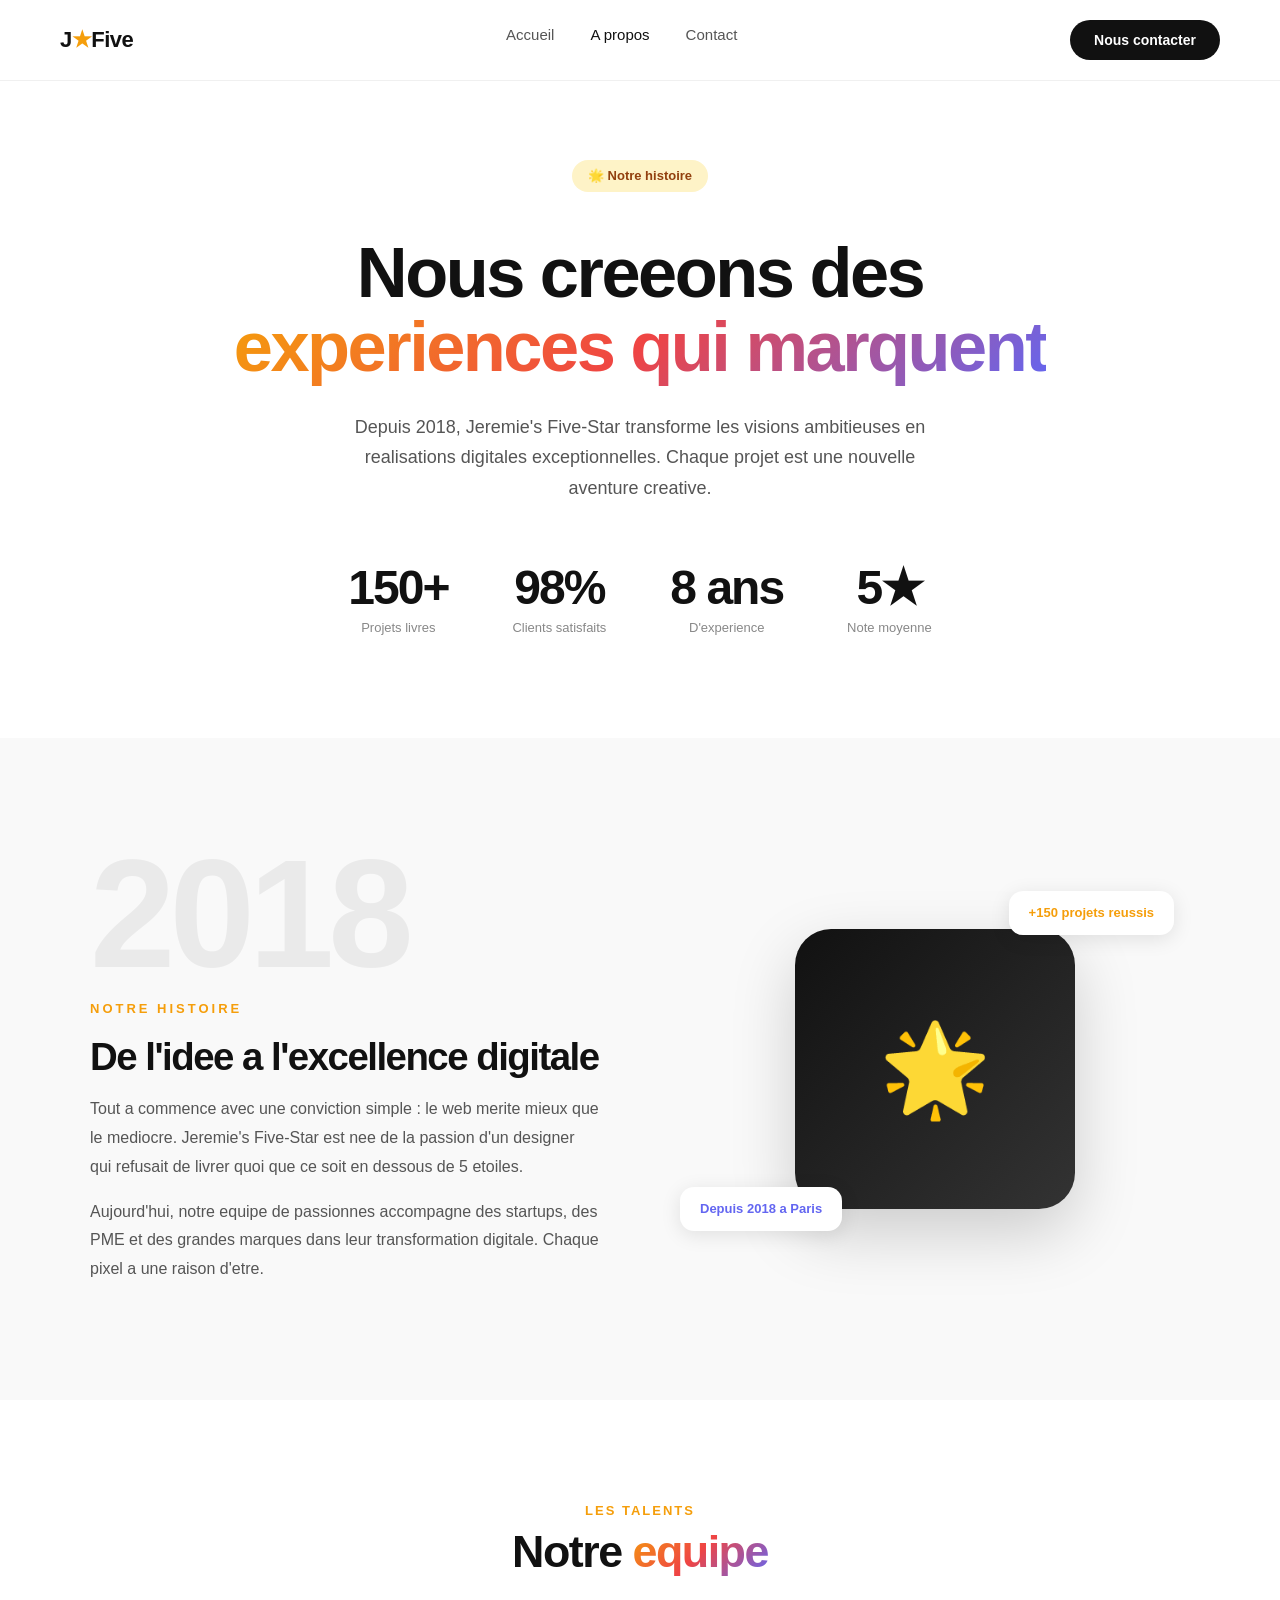
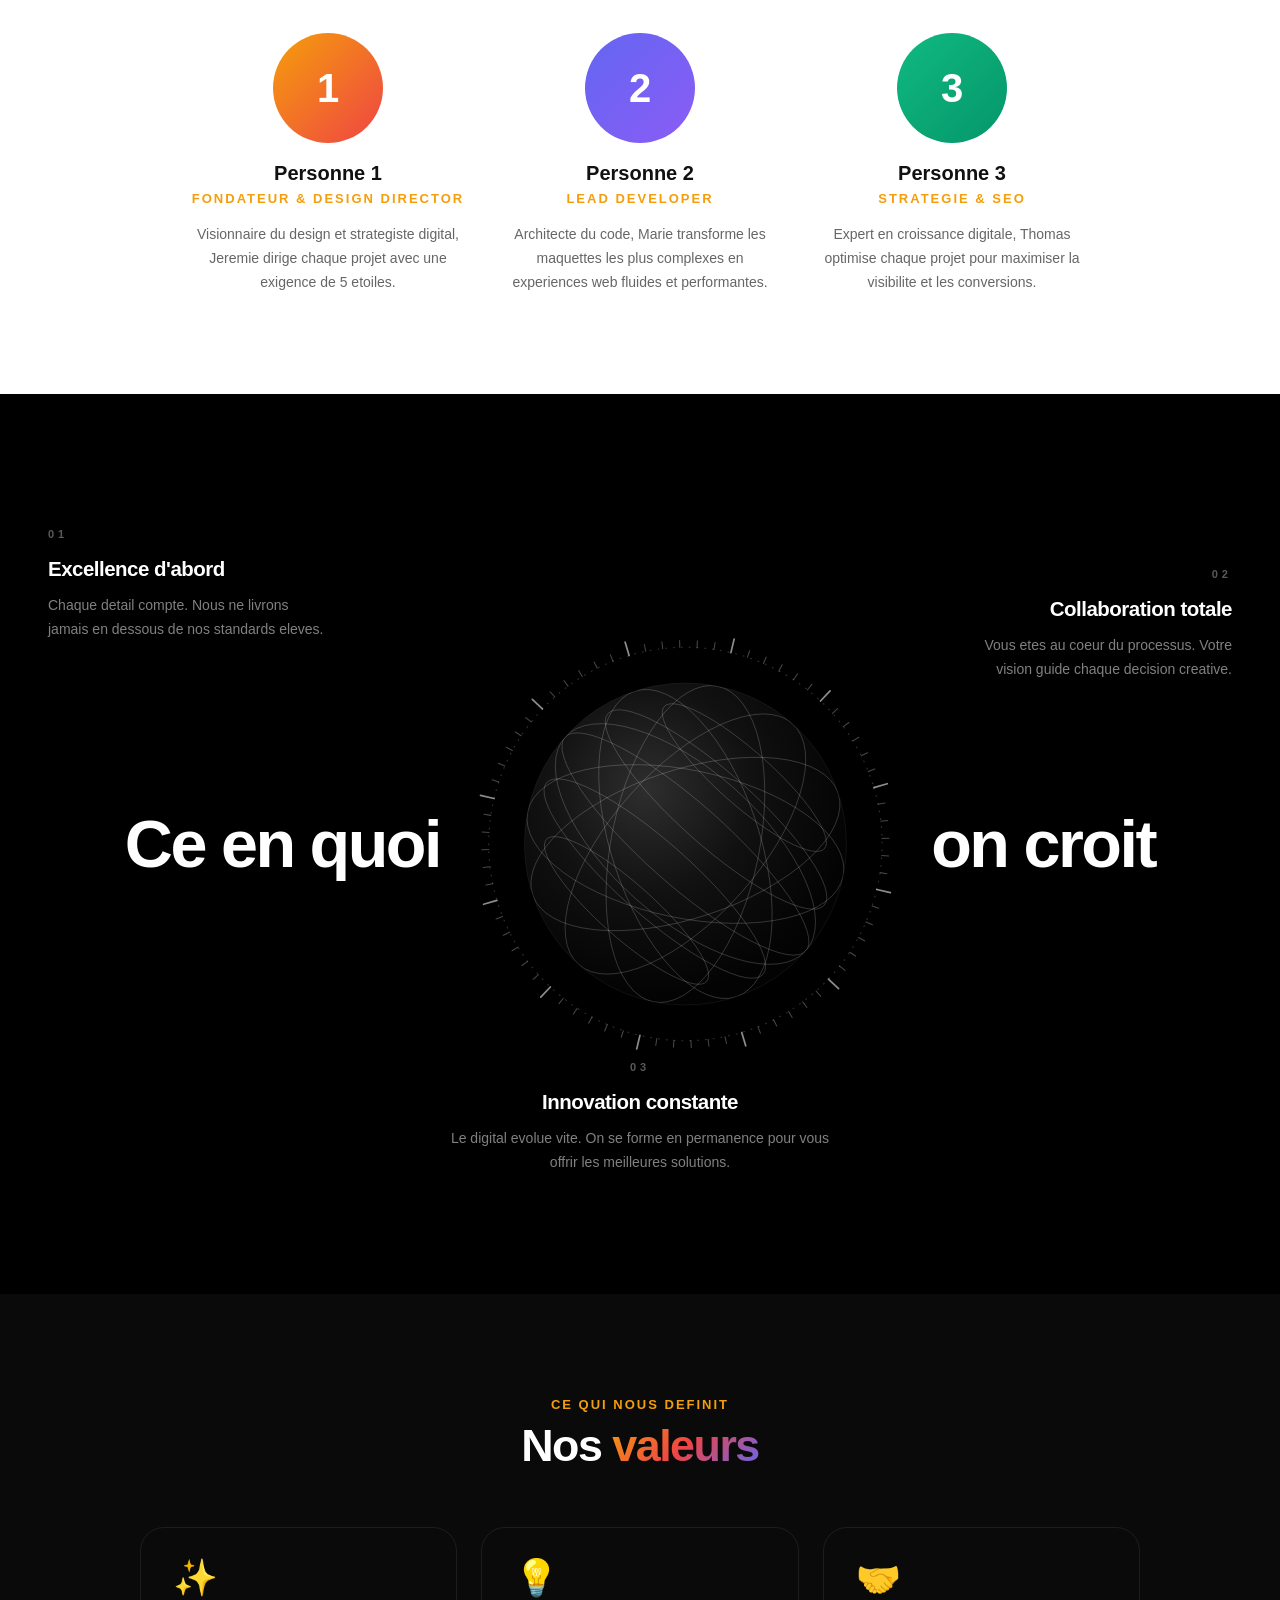
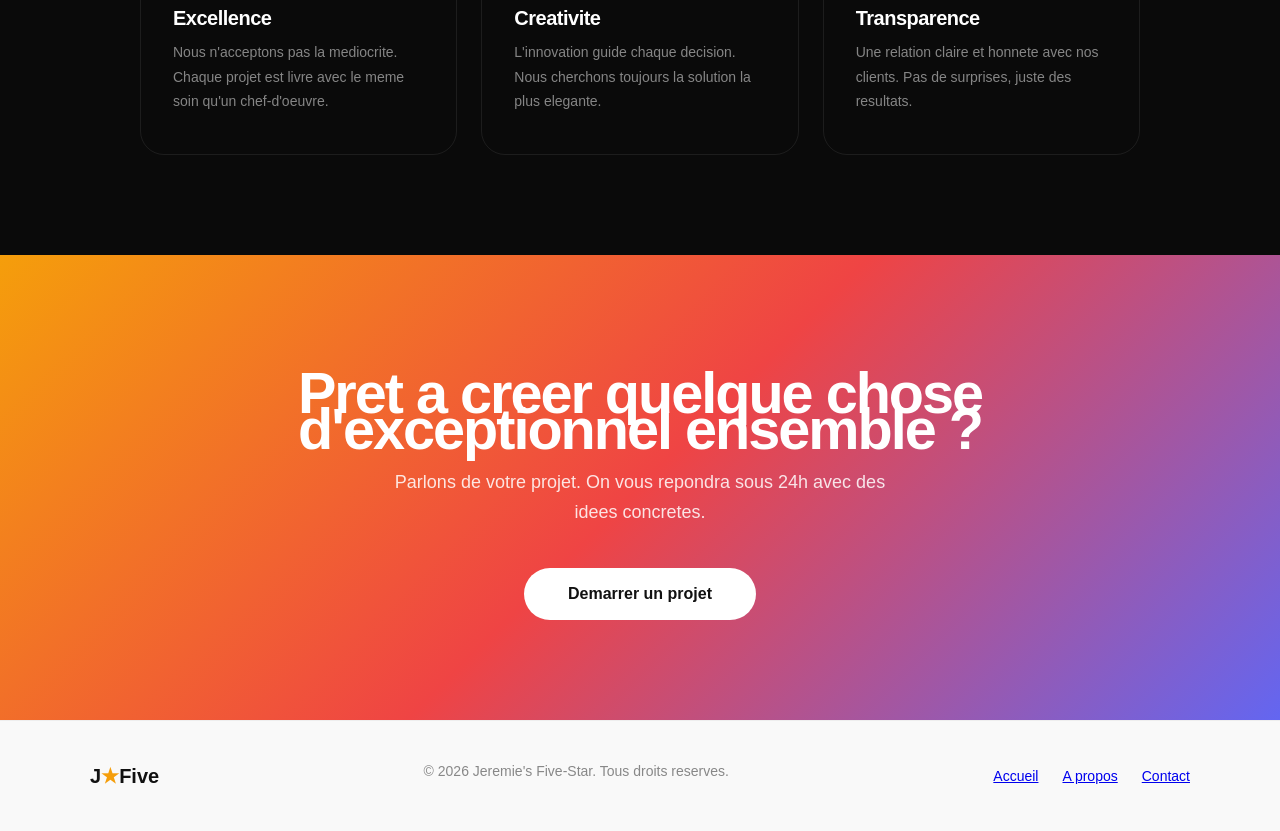
==== commit b9829b9b: "Retire les traces Webflow et anonymise les noms de personnes Supprime le commentaire, les attributs " ====
--- a/a-propos/index.html
+++ b/a-propos/index.html
@@ -1,5 +1,5 @@
 <!DOCTYPE html>
-<!-- This site was created in Webflow. https://webflow.com --><!-- Last Published: Wed May 27 2026 10:41:12 GMT+0000 (Coordinated Universal Time) --><html data-wf-domain="jeremies-five-star-site-17f12b.webflow.io" data-wf-page="6a16c297cf4fc10f7a8f5fe9" data-wf-site="6a0da6b29614e8743e58b1a1" data-wf-status="1"><head><meta charset="utf-8"/><link href="https://cdn.prod.website-files.com" rel="preconnect"/><title>À propos - Jeremie's Five-Star</title><meta content="Découvrez notre histoire, notre équipe et nos valeurs." name="description"/><meta content="À propos - Jeremie's Five-Star" property="og:title"/><meta content="Découvrez notre histoire, notre équipe et nos valeurs." property="og:description"/><meta content="À propos - Jeremie's Five-Star" name="twitter:title"/><meta content="Découvrez notre histoire, notre équipe et nos valeurs." name="twitter:description"/><meta content="website" property="og:type"/><meta content="summary_large_image" name="twitter:card"/><meta content="width=device-width, initial-scale=1" name="viewport"/><meta content="Webflow" name="generator"/><link href="../6a0da6b29614e8743e58b1a1/css/jeremies-five-star-site-17f12b.webflow.shared.10fe411de.css" rel="stylesheet" type="text/css"/><script type="text/javascript">!function(o,c){var n=c.documentElement,t=" w-mod-";n.className+=t+"js",("ontouchstart"in o||o.DocumentTouch&&c instanceof DocumentTouch)&&(n.className+=t+"touch")}(window,document);</script><link href="https://cdn.prod.website-files.com/img/favicon.ico" rel="shortcut icon" type="image/x-icon"/><link href="https://cdn.prod.website-files.com/img/webclip.png" rel="apple-touch-icon"/><style id="orbit-override">
+<html><head><meta charset="utf-8"/><title>À propos - Jeremie's Five-Star</title><meta content="Découvrez notre histoire, notre équipe et nos valeurs." name="description"/><meta content="À propos - Jeremie's Five-Star" property="og:title"/><meta content="Découvrez notre histoire, notre équipe et nos valeurs." property="og:description"/><meta content="À propos - Jeremie's Five-Star" name="twitter:title"/><meta content="Découvrez notre histoire, notre équipe et nos valeurs." name="twitter:description"/><meta content="website" property="og:type"/><meta content="summary_large_image" name="twitter:card"/><meta content="width=device-width, initial-scale=1" name="viewport"/><link href="../6a0da6b29614e8743e58b1a1/css/jeremies-five-star-site-17f12b.webflow.shared.10fe411de.css" rel="stylesheet" type="text/css"/><style id="orbit-override">
 
 /* 1. Permettre aux cartes d etre visibles en dehors du hero */
 .fs-hero        { overflow: visible !important; }
@@ -731,20 +731,20 @@
 </div>
 <div class="fs-equipe-grid">
 <div class="fs-equipe-card fs-reveal-up" style="transition-delay:0ms">
-<div class="fs-equipe-avatar" style="background:linear-gradient(135deg,#f59e0b,#ef4444)">J</div>
-<div class="fs-equipe-name">Jeremie Laurent</div>
+<div class="fs-equipe-avatar" style="background:linear-gradient(135deg,#f59e0b,#ef4444)">1</div>
+<div class="fs-equipe-name">Personne 1</div>
 <div class="fs-equipe-role">Fondateur &amp; Design Director</div>
 <div class="fs-equipe-bio">Visionnaire du design et strategiste digital, Jeremie dirige chaque projet avec une exigence de 5 etoiles.</div>
 </div>
 <div class="fs-equipe-card fs-reveal-up" style="transition-delay:120ms">
-<div class="fs-equipe-avatar" style="background:linear-gradient(135deg,#6366f1,#8b5cf6)">M</div>
-<div class="fs-equipe-name">Marie Fontaine</div>
+<div class="fs-equipe-avatar" style="background:linear-gradient(135deg,#6366f1,#8b5cf6)">2</div>
+<div class="fs-equipe-name">Personne 2</div>
 <div class="fs-equipe-role">Lead Developer</div>
 <div class="fs-equipe-bio">Architecte du code, Marie transforme les maquettes les plus complexes en experiences web fluides et performantes.</div>
 </div>
 <div class="fs-equipe-card fs-reveal-up" style="transition-delay:240ms">
-<div class="fs-equipe-avatar" style="background:linear-gradient(135deg,#10b981,#059669)">T</div>
-<div class="fs-equipe-name">Thomas Moreau</div>
+<div class="fs-equipe-avatar" style="background:linear-gradient(135deg,#10b981,#059669)">3</div>
+<div class="fs-equipe-name">Personne 3</div>
 <div class="fs-equipe-role">Strategie &amp; SEO</div>
 <div class="fs-equipe-bio">Expert en croissance digitale, Thomas optimise chaque projet pour maximiser la visibilite et les conversions.</div>
 </div>
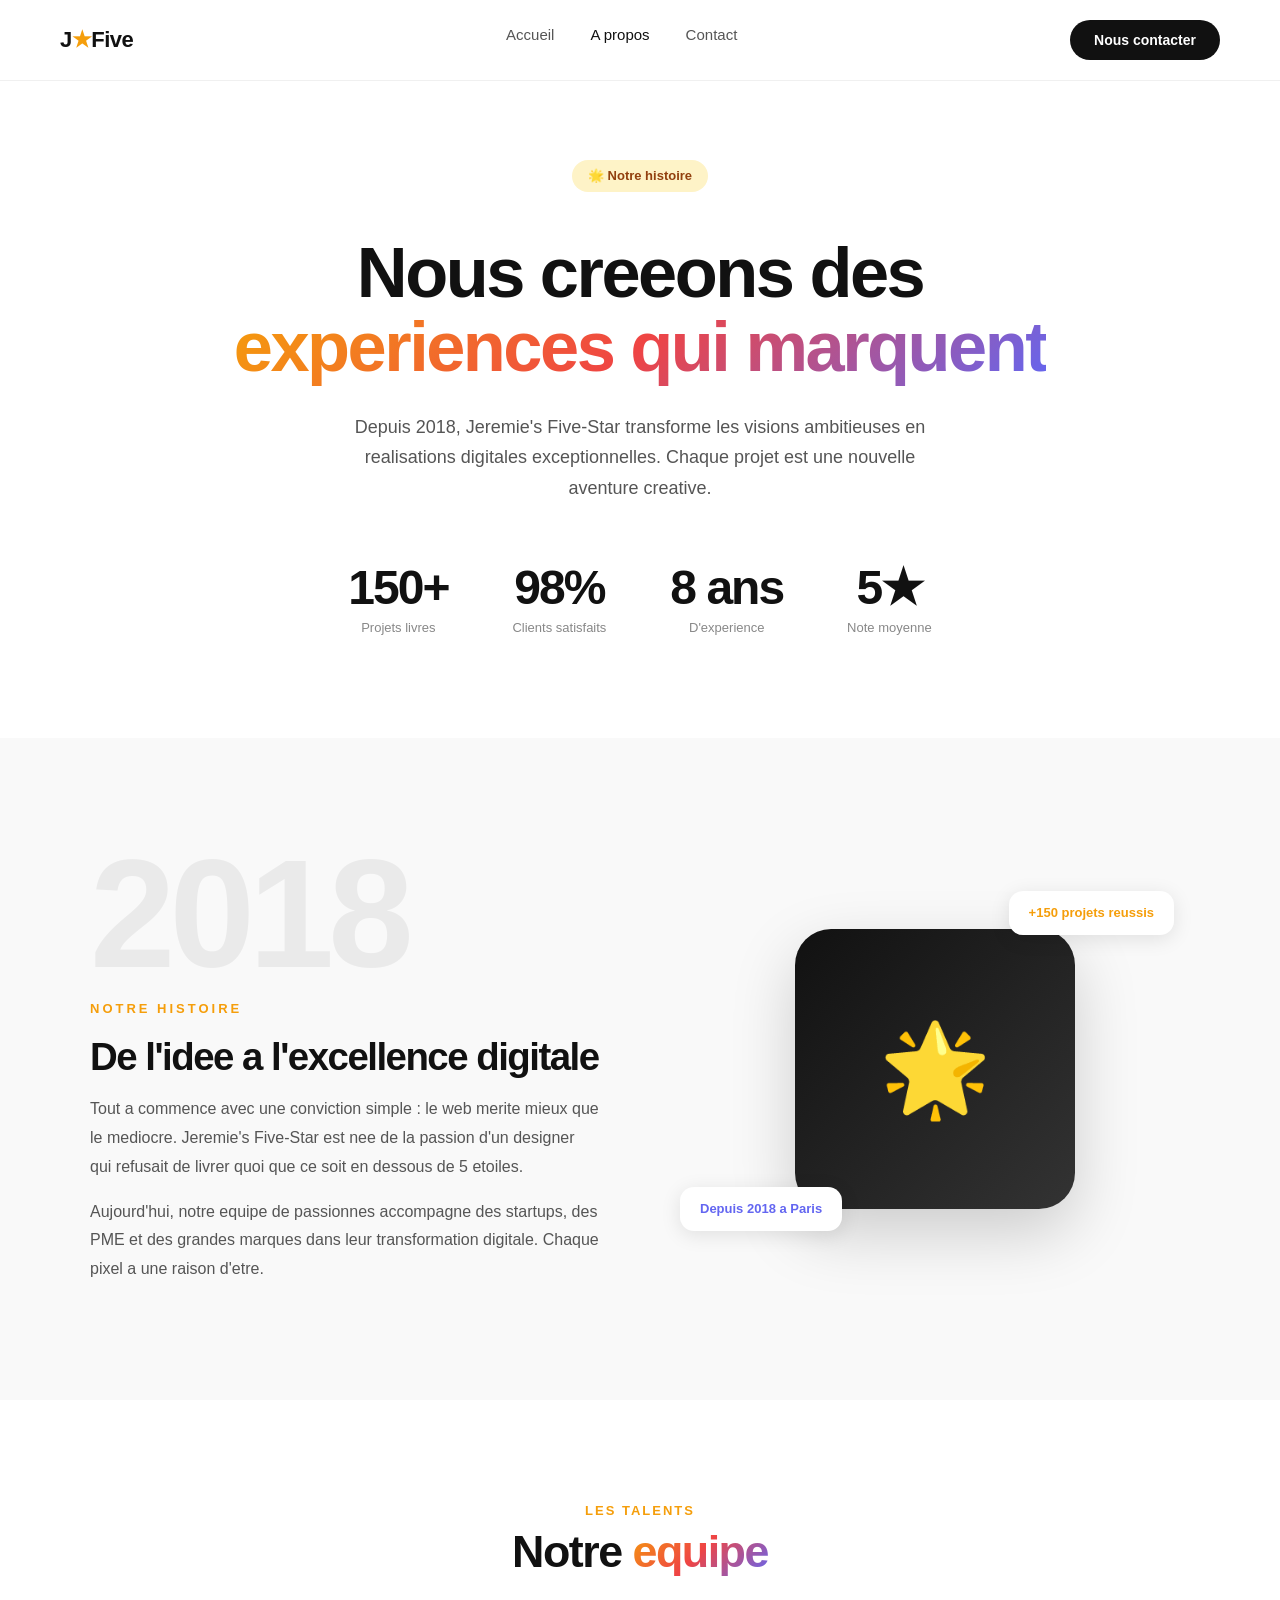
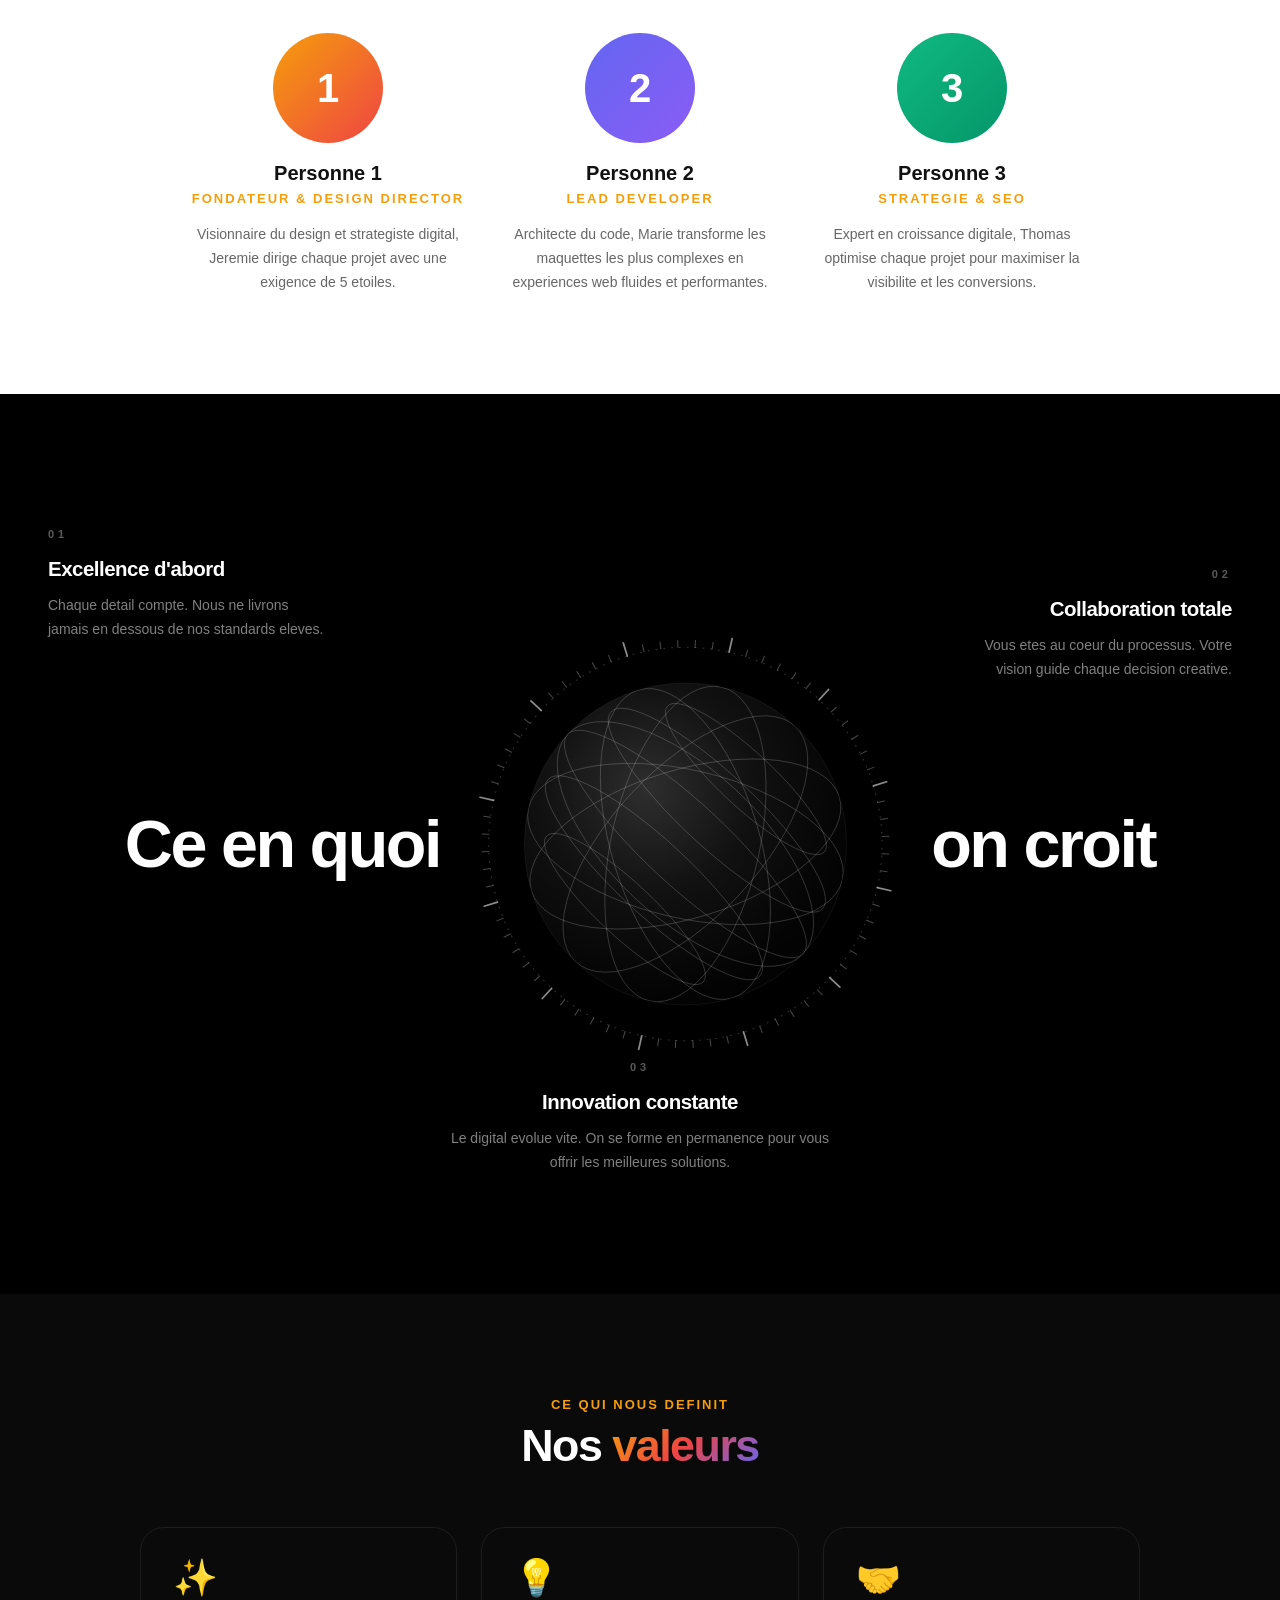
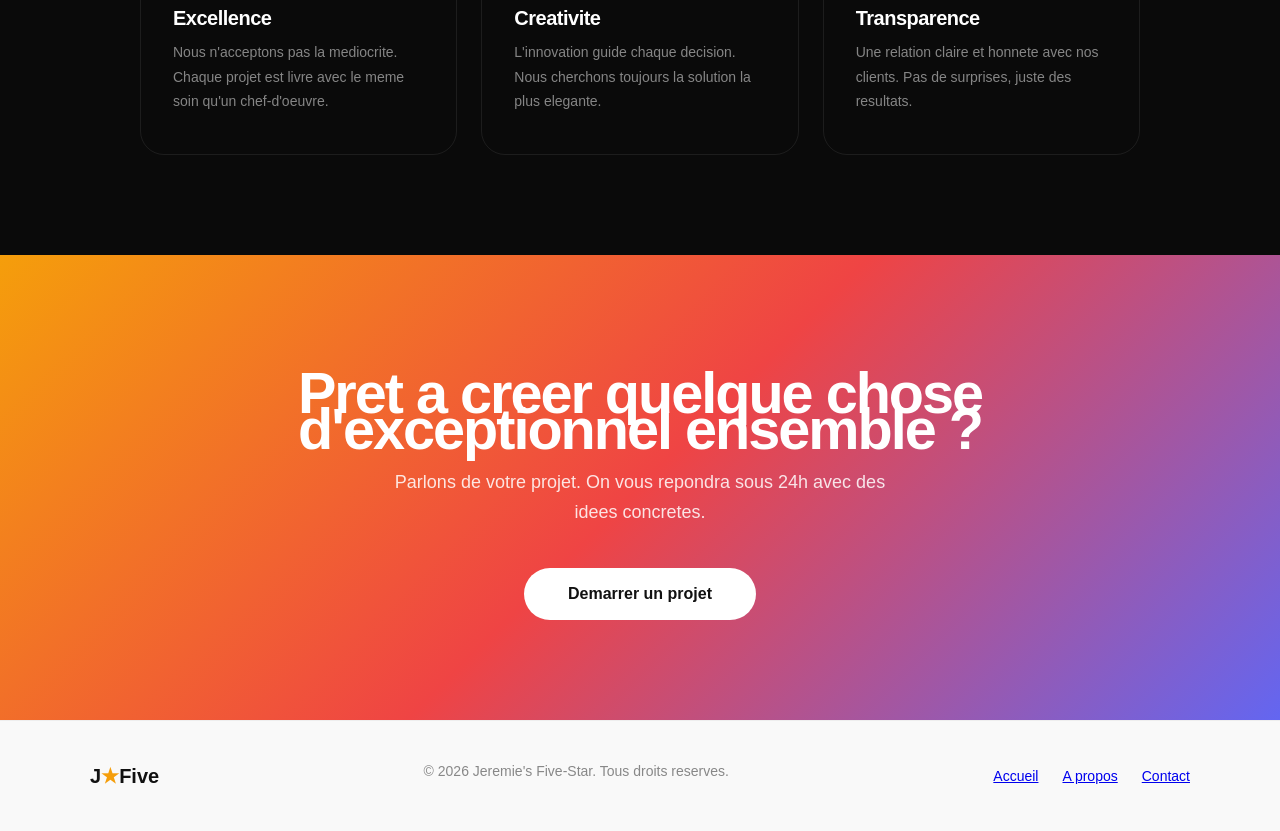
==== commit c6d39640: "Ajoute un favicon aux couleurs du site en remplacement de celui de Webflow" ====
--- a/a-propos/index.html
+++ b/a-propos/index.html
@@ -1,5 +1,5 @@
 <!DOCTYPE html>
-<html><head><meta charset="utf-8"/><title>À propos - Jeremie's Five-Star</title><meta content="Découvrez notre histoire, notre équipe et nos valeurs." name="description"/><meta content="À propos - Jeremie's Five-Star" property="og:title"/><meta content="Découvrez notre histoire, notre équipe et nos valeurs." property="og:description"/><meta content="À propos - Jeremie's Five-Star" name="twitter:title"/><meta content="Découvrez notre histoire, notre équipe et nos valeurs." name="twitter:description"/><meta content="website" property="og:type"/><meta content="summary_large_image" name="twitter:card"/><meta content="width=device-width, initial-scale=1" name="viewport"/><link href="../6a0da6b29614e8743e58b1a1/css/jeremies-five-star-site-17f12b.webflow.shared.10fe411de.css" rel="stylesheet" type="text/css"/><style id="orbit-override">
+<html><head><meta charset="utf-8"/><link href="../favicon.svg" rel="icon" type="image/svg+xml"/><title>À propos - Jeremie's Five-Star</title><meta content="Découvrez notre histoire, notre équipe et nos valeurs." name="description"/><meta content="À propos - Jeremie's Five-Star" property="og:title"/><meta content="Découvrez notre histoire, notre équipe et nos valeurs." property="og:description"/><meta content="À propos - Jeremie's Five-Star" name="twitter:title"/><meta content="Découvrez notre histoire, notre équipe et nos valeurs." name="twitter:description"/><meta content="website" property="og:type"/><meta content="summary_large_image" name="twitter:card"/><meta content="width=device-width, initial-scale=1" name="viewport"/><link href="../6a0da6b29614e8743e58b1a1/css/jeremies-five-star-site-17f12b.webflow.shared.10fe411de.css" rel="stylesheet" type="text/css"/><style id="orbit-override">
 
 /* 1. Permettre aux cartes d etre visibles en dehors du hero */
 .fs-hero        { overflow: visible !important; }
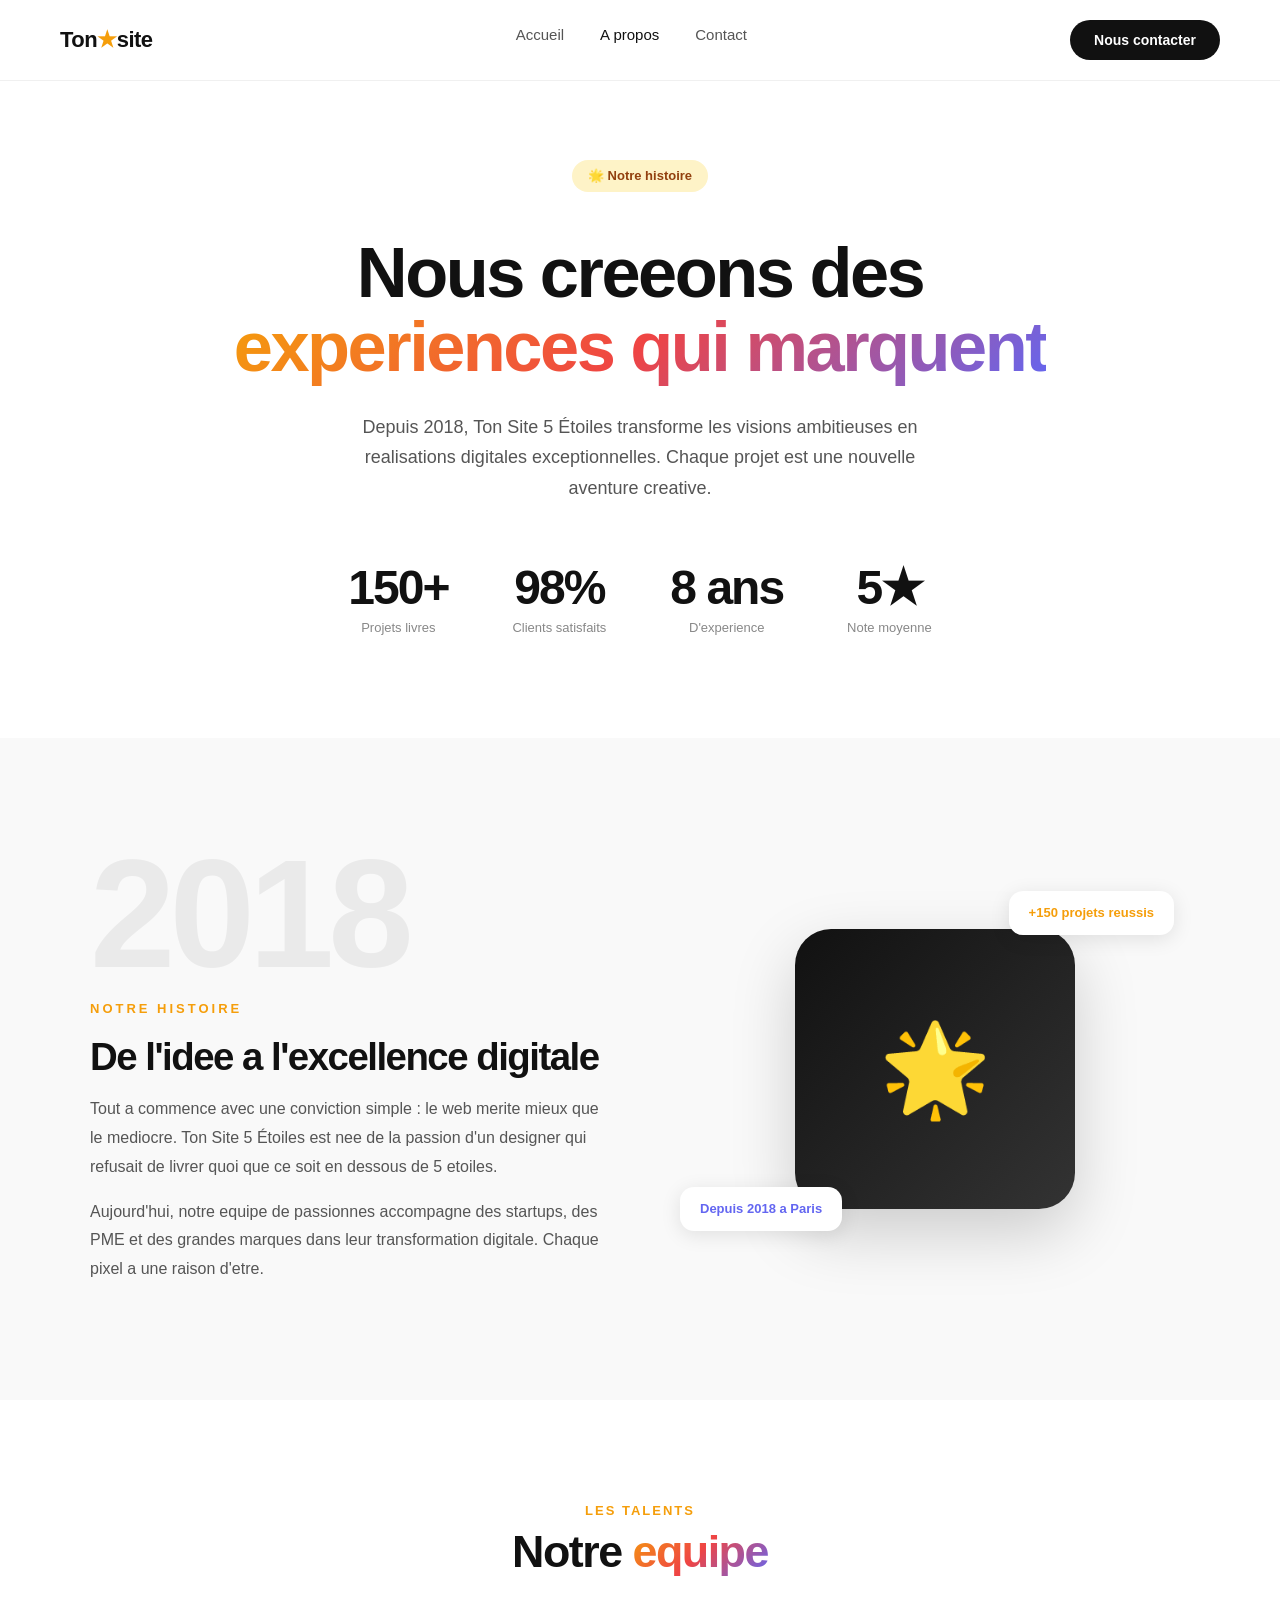
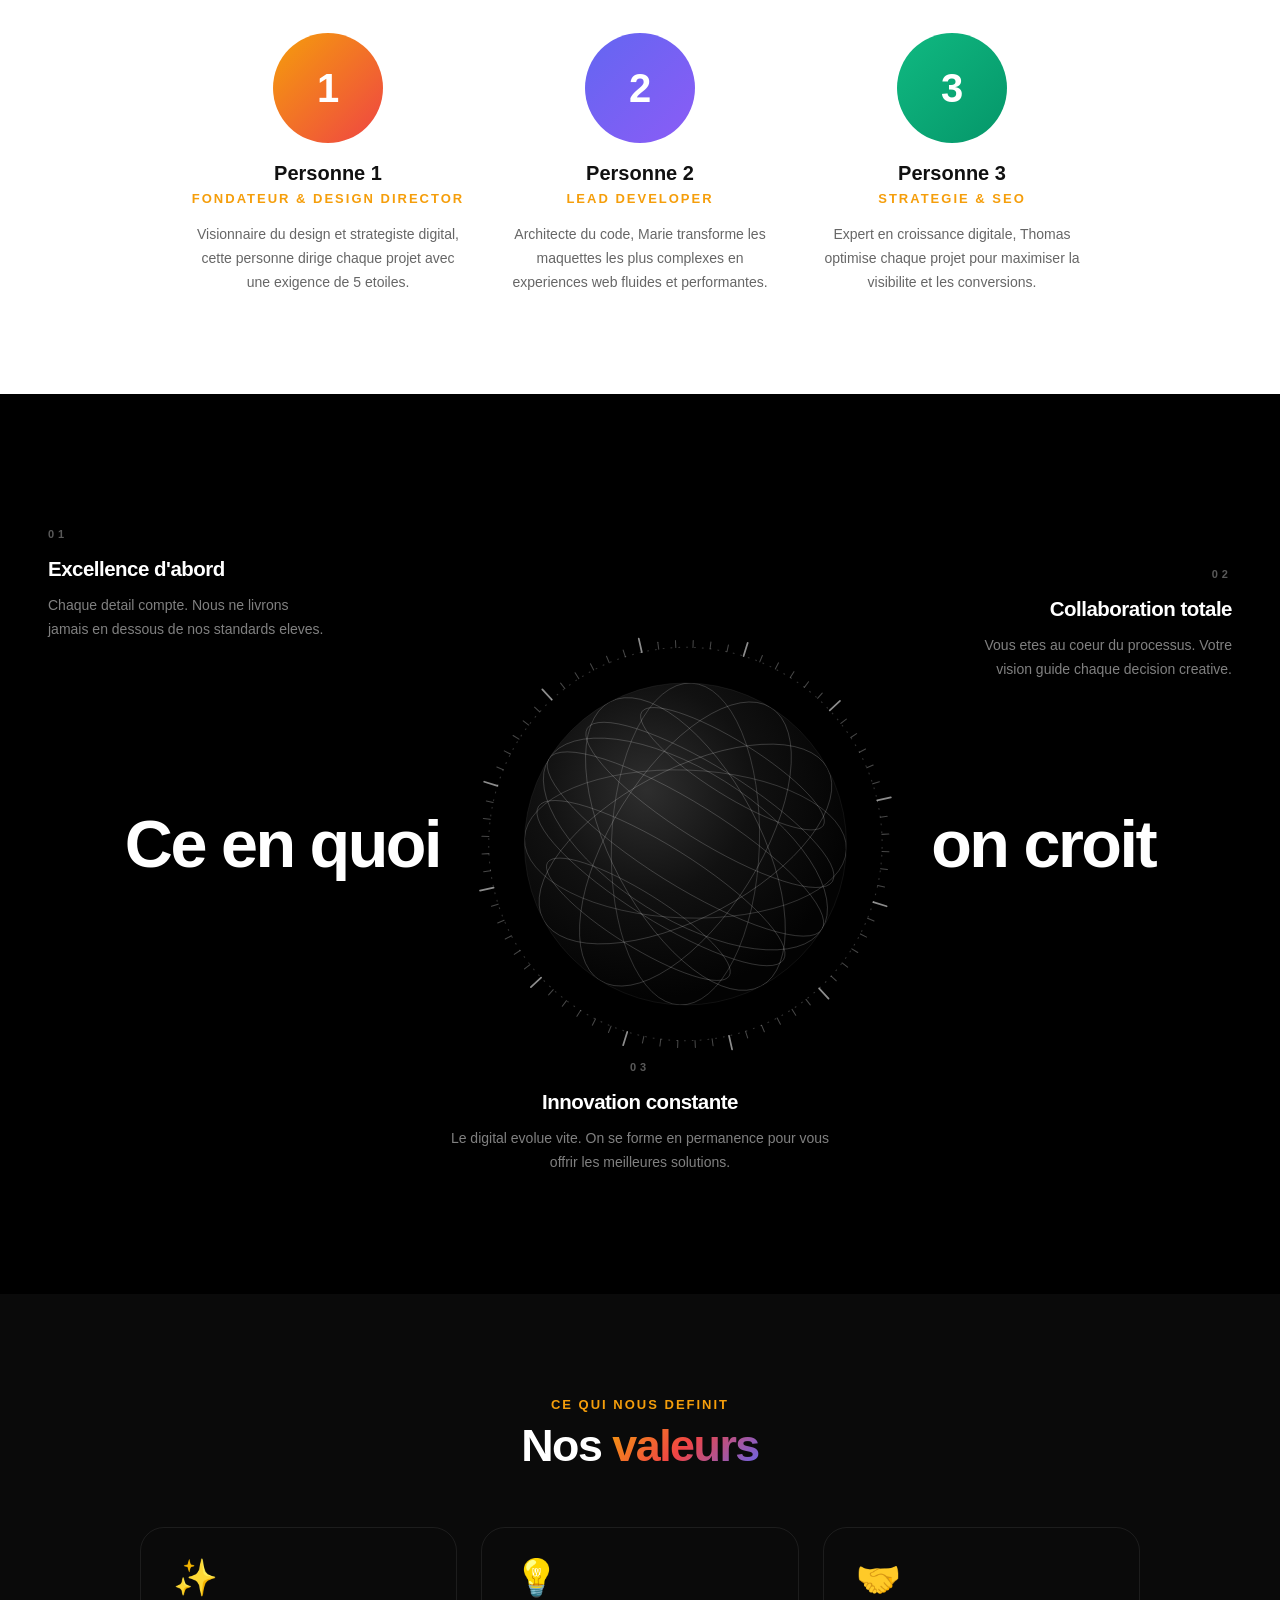
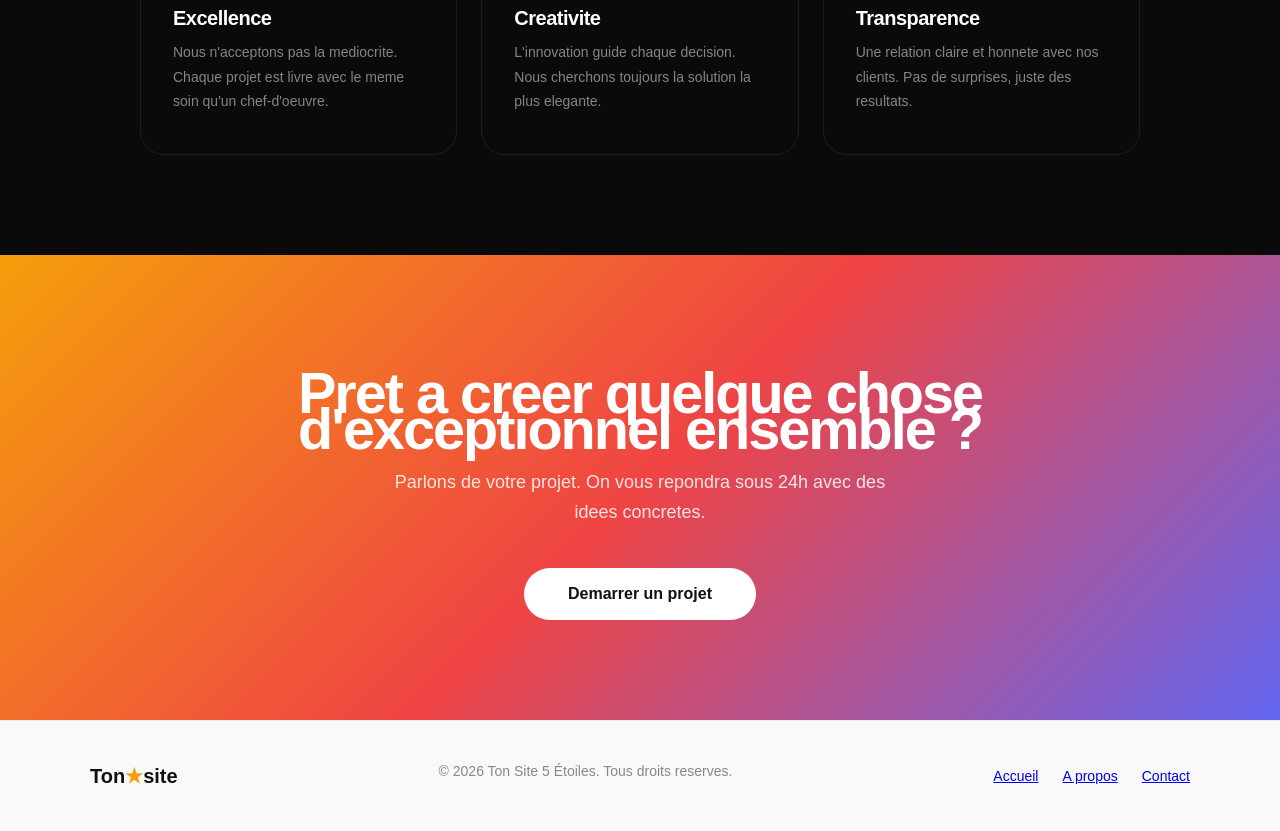
==== commit 7abcf992: "Renomme le logo J star Five en Ton star site et la marque Jeremie's Five-Star en Ton Site 5 Etoiles" ====
--- a/a-propos/index.html
+++ b/a-propos/index.html
@@ -1,5 +1,5 @@
 <!DOCTYPE html>
-<html><head><meta charset="utf-8"/><link href="../favicon.svg" rel="icon" type="image/svg+xml"/><title>À propos - Jeremie's Five-Star</title><meta content="Découvrez notre histoire, notre équipe et nos valeurs." name="description"/><meta content="À propos - Jeremie's Five-Star" property="og:title"/><meta content="Découvrez notre histoire, notre équipe et nos valeurs." property="og:description"/><meta content="À propos - Jeremie's Five-Star" name="twitter:title"/><meta content="Découvrez notre histoire, notre équipe et nos valeurs." name="twitter:description"/><meta content="website" property="og:type"/><meta content="summary_large_image" name="twitter:card"/><meta content="width=device-width, initial-scale=1" name="viewport"/><link href="../6a0da6b29614e8743e58b1a1/css/jeremies-five-star-site-17f12b.webflow.shared.10fe411de.css" rel="stylesheet" type="text/css"/><style id="orbit-override">
+<html><head><meta charset="utf-8"/><link href="../favicon.svg" rel="icon" type="image/svg+xml"/><title>À propos - Ton Site 5 Étoiles</title><meta content="Découvrez notre histoire, notre équipe et nos valeurs." name="description"/><meta content="À propos - Ton Site 5 Étoiles" property="og:title"/><meta content="Découvrez notre histoire, notre équipe et nos valeurs." property="og:description"/><meta content="À propos - Ton Site 5 Étoiles" name="twitter:title"/><meta content="Découvrez notre histoire, notre équipe et nos valeurs." name="twitter:description"/><meta content="website" property="og:type"/><meta content="summary_large_image" name="twitter:card"/><meta content="width=device-width, initial-scale=1" name="viewport"/><link href="../6a0da6b29614e8743e58b1a1/css/jeremies-five-star-site-17f12b.webflow.shared.10fe411de.css" rel="stylesheet" type="text/css"/><style id="orbit-override">
 
 /* 1. Permettre aux cartes d etre visibles en dehors du hero */
 .fs-hero        { overflow: visible !important; }
@@ -662,7 +662,7 @@
 <div class="fs-site">
 <!-- Navigation -->
 <nav class="fs-nav">
-<div class="fs-nav-logo">J<span style="color:#f59e0b">★</span>Five</div>
+<div class="fs-nav-logo">Ton<span style="color:#f59e0b">★</span>site</div>
 <ul class="fs-nav-links" role="list">
 <li><a class="fs-nav-link" href="../index.html">Accueil</a></li>
 <li><a class="fs-nav-link active w--current" href="index.html">A propos</a></li>
@@ -677,7 +677,7 @@
       Nous creeons des<br/><span class="fs-gradient-text">experiences qui marquent</span>
 </h1>
 <p class="fs-about-sub fs-reveal-up" style="transition-delay:200ms">
-      Depuis 2018, Jeremie's Five-Star transforme les visions ambitieuses en realisations digitales
+      Depuis 2018, Ton Site 5 Étoiles transforme les visions ambitieuses en realisations digitales
       exceptionnelles. Chaque projet est une nouvelle aventure creative.
     </p>
 <div class="fs-about-stats fs-reveal-up" style="transition-delay:300ms">
@@ -708,7 +708,7 @@
 <h2 class="fs-histoire-h2">De l'idee a l'excellence digitale</h2>
 <p class="fs-histoire-p">
           Tout a commence avec une conviction simple : le web merite mieux que le mediocre.
-          Jeremie's Five-Star est nee de la passion d'un designer qui refusait de livrer
+          Ton Site 5 Étoiles est nee de la passion d'un designer qui refusait de livrer
           quoi que ce soit en dessous de 5 etoiles.
         </p>
 <p class="fs-histoire-p">
@@ -734,7 +734,7 @@
 <div class="fs-equipe-avatar" style="background:linear-gradient(135deg,#f59e0b,#ef4444)">1</div>
 <div class="fs-equipe-name">Personne 1</div>
 <div class="fs-equipe-role">Fondateur &amp; Design Director</div>
-<div class="fs-equipe-bio">Visionnaire du design et strategiste digital, Jeremie dirige chaque projet avec une exigence de 5 etoiles.</div>
+<div class="fs-equipe-bio">Visionnaire du design et strategiste digital, cette personne dirige chaque projet avec une exigence de 5 etoiles.</div>
 </div>
 <div class="fs-equipe-card fs-reveal-up" style="transition-delay:120ms">
 <div class="fs-equipe-avatar" style="background:linear-gradient(135deg,#6366f1,#8b5cf6)">2</div>
@@ -842,8 +842,8 @@
 <!-- Footer -->
 <footer class="fs-footer">
 <div class="fs-footer-inner">
-<div class="fs-footer-logo">J<span style="color:#f59e0b">★</span>Five</div>
-<p class="fs-footer-copy">© 2026 Jeremie's Five-Star. Tous droits reserves.</p>
+<div class="fs-footer-logo">Ton<span style="color:#f59e0b">★</span>site</div>
+<p class="fs-footer-copy">© 2026 Ton Site 5 Étoiles. Tous droits reserves.</p>
 <div class="fs-footer-links">
 <a class="" href="../index.html">Accueil</a>
 <a class="w--current" href="index.html">A propos</a>
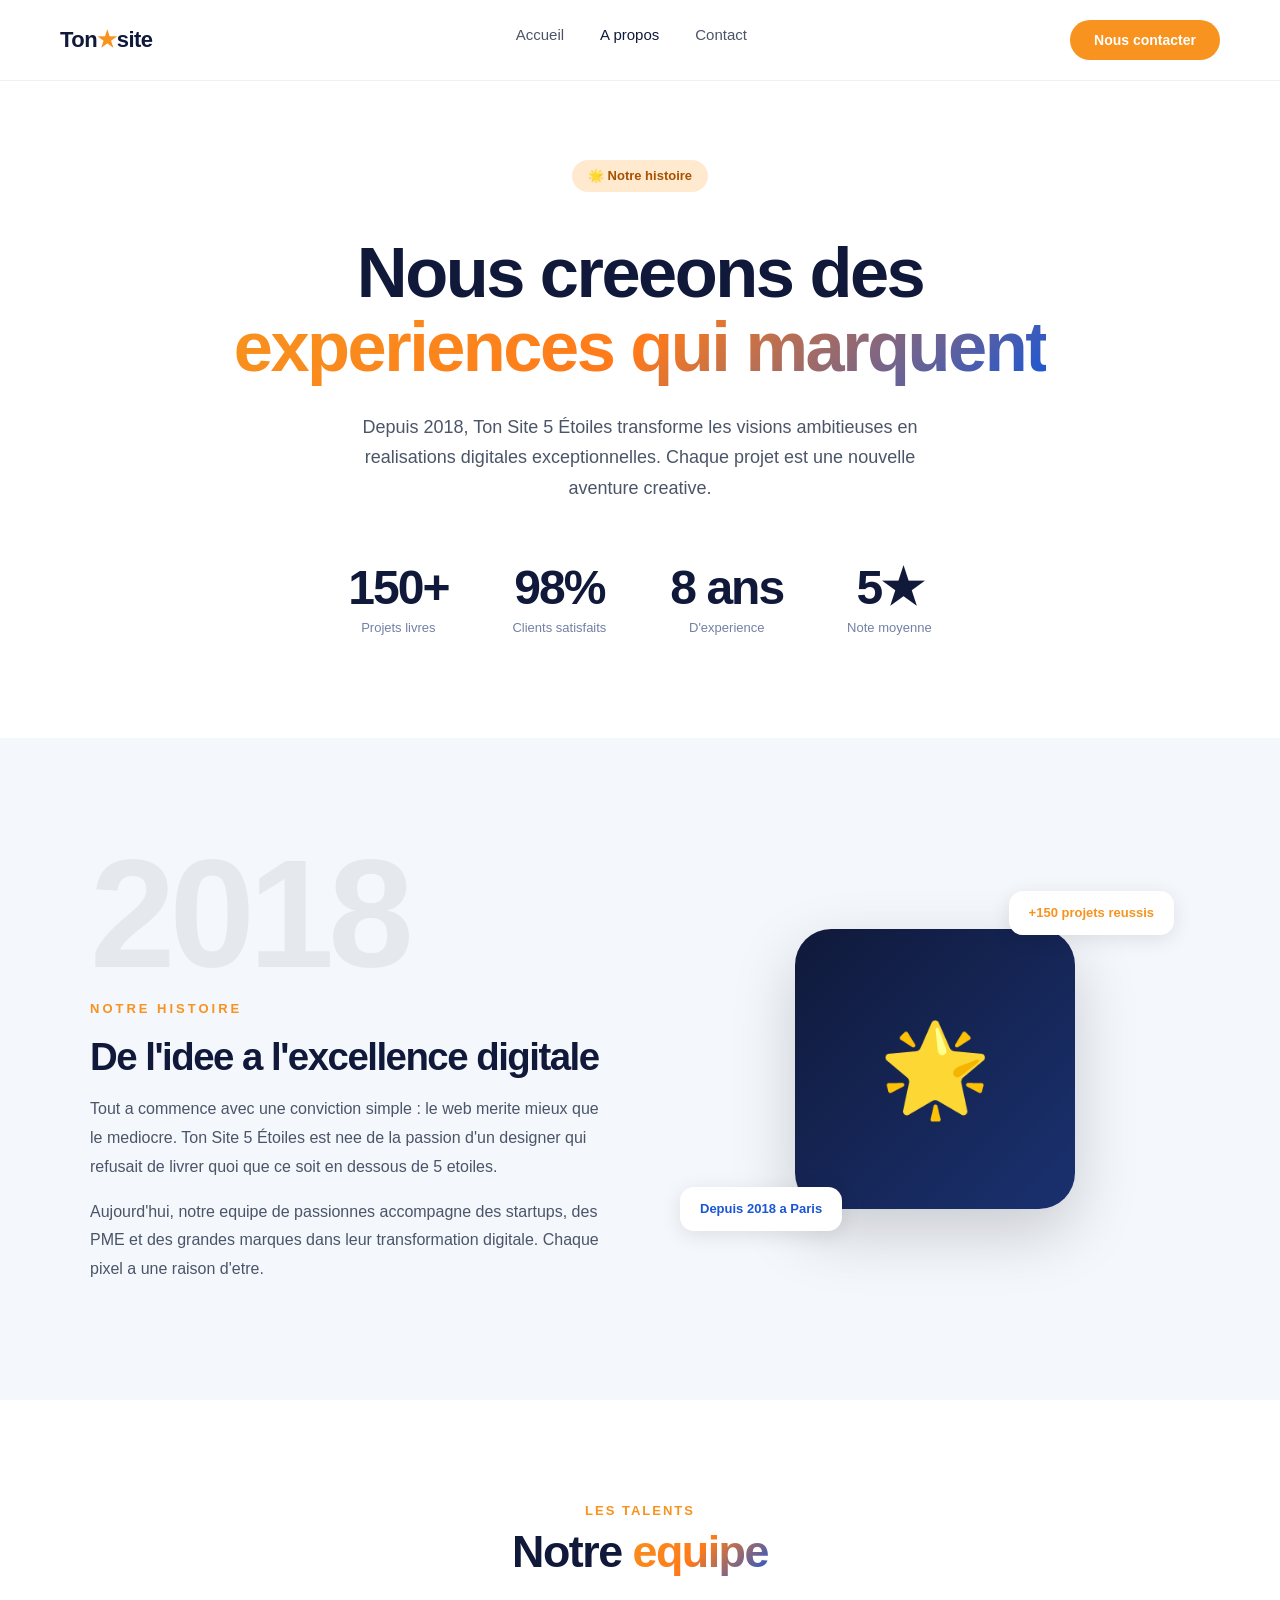
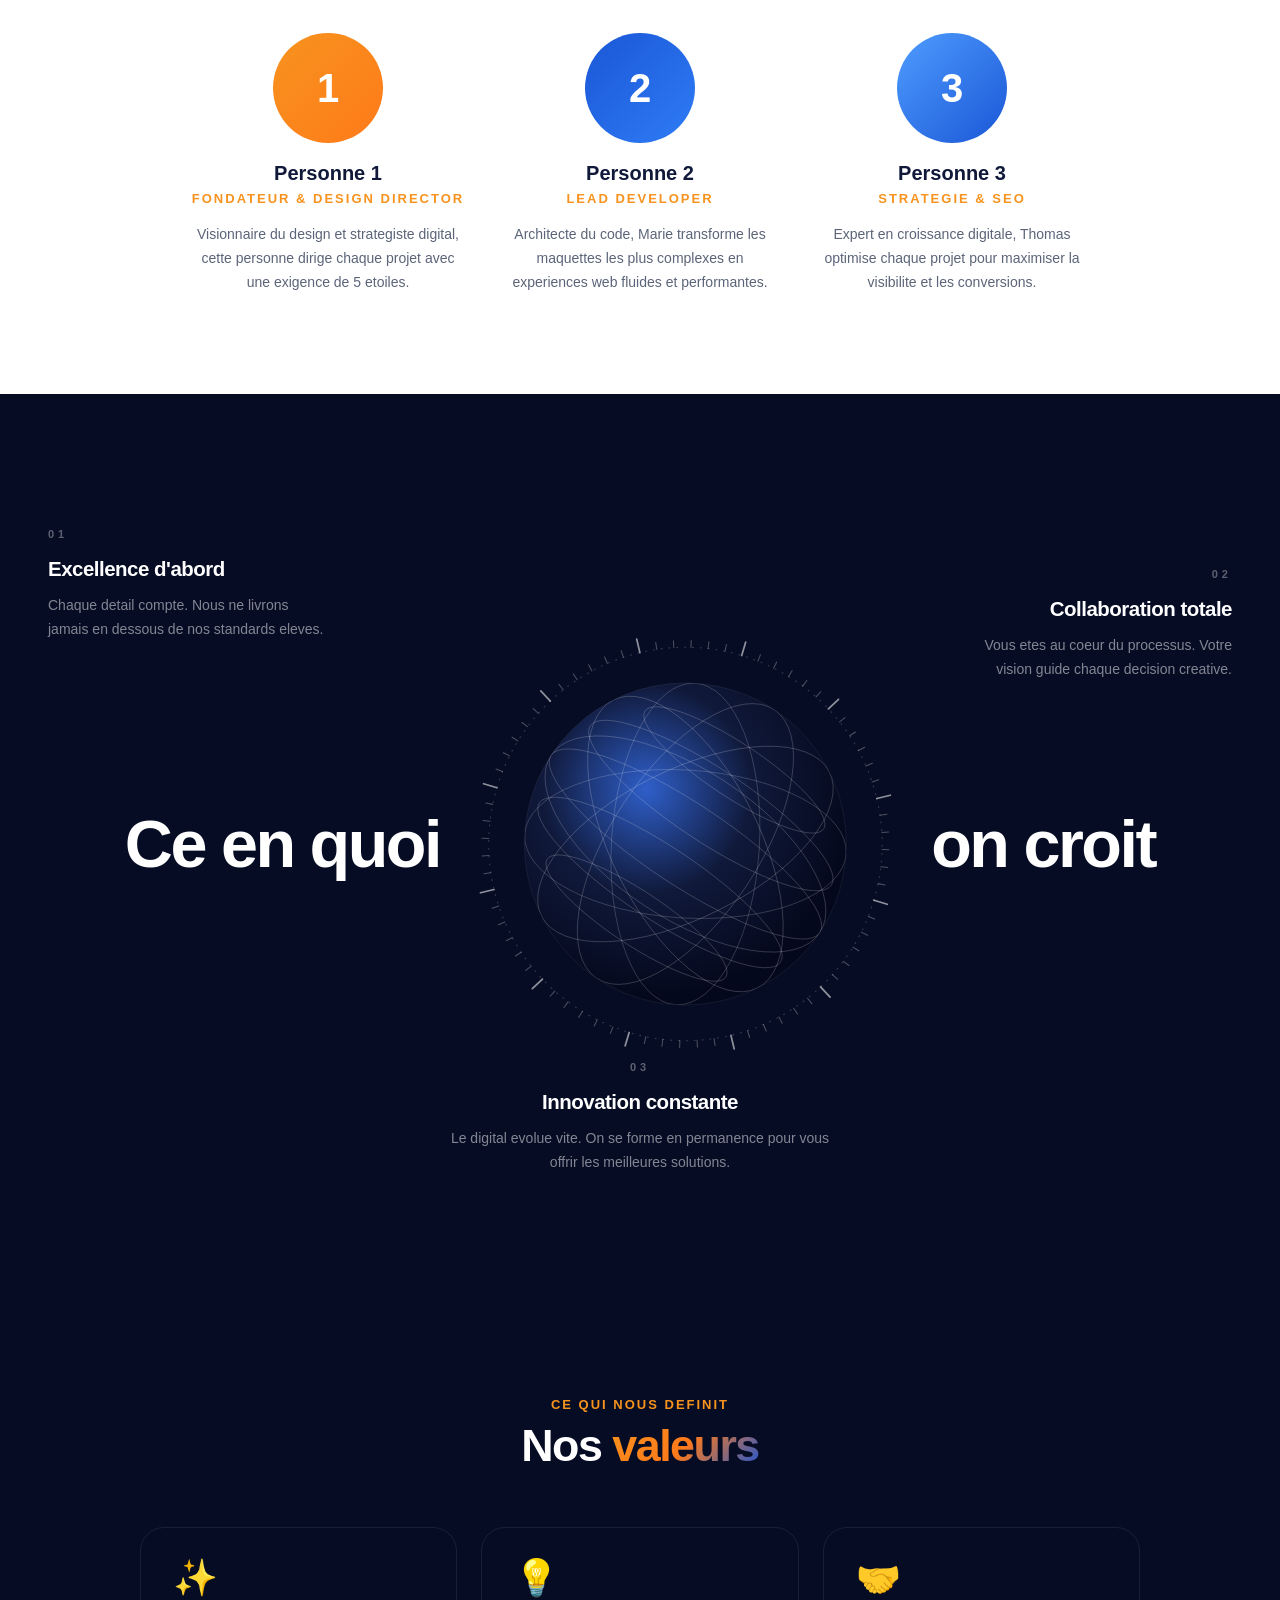
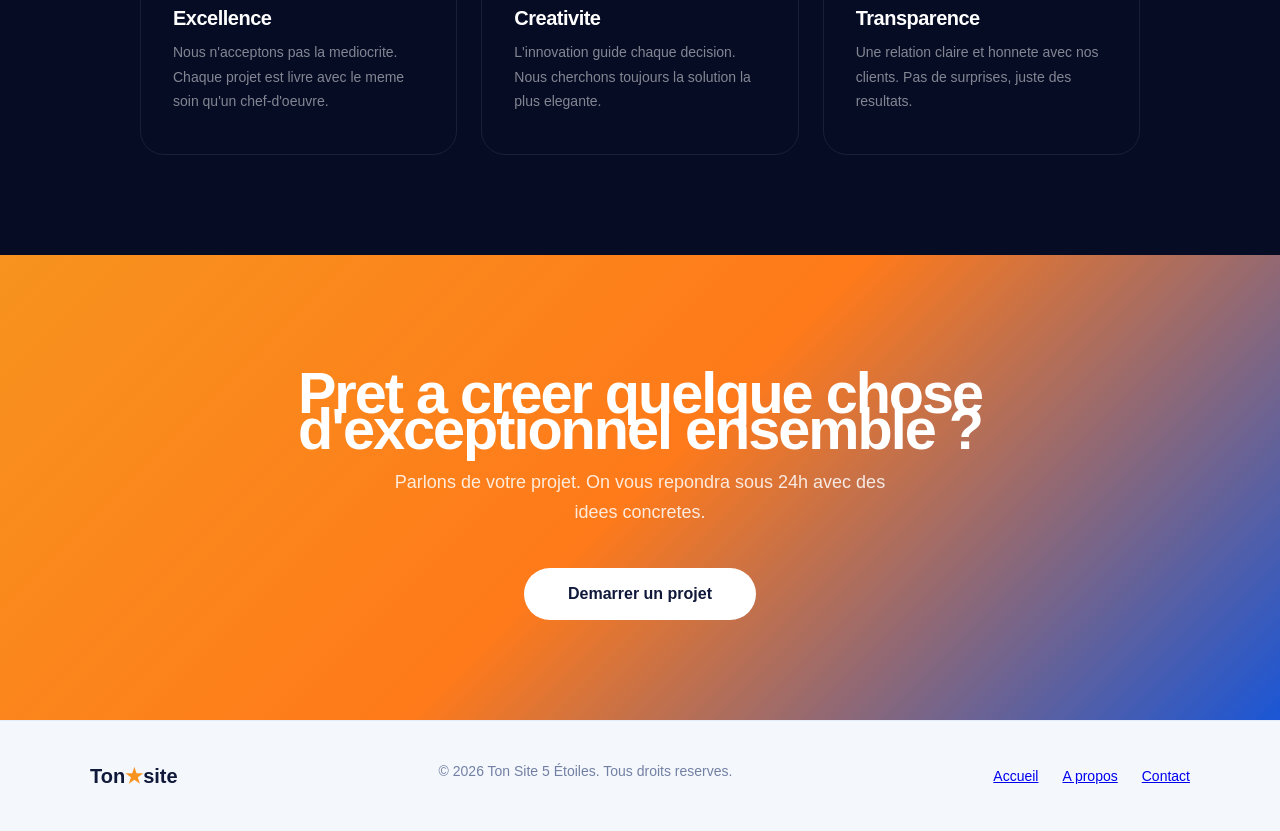
==== commit 76dfcddf: "Applique un système de design bleu/orange inspiré d'une affiche et remplace l'animation orbitale du " ====
--- a/a-propos/index.html
+++ b/a-propos/index.html
@@ -99,7 +99,7 @@
   cursor: default;
 }
 .fs-card-float:hover {
-  box-shadow: 0 16px 48px rgba(245,158,11,0.45) !important;
+  box-shadow: 0 16px 48px rgba(247,147,30,0.45) !important;
 }
 
 /* keyframes de base (float + spin) conserves pour le reste du site */
@@ -123,7 +123,7 @@
 </style><style id="fss3-style">
 
 .fss3-section {
-  background: #000;
+  background: #060c24;
   min-height: 100vh;
   display: flex;
   align-items: center;
@@ -213,7 +213,7 @@
   transition: color .3s;
 }
 
-.fss3-card:hover .fss3-title { color: #f59e0b; }
+.fss3-card:hover .fss3-title { color: #f7931e; }
 .fss3-card:hover .fss3-desc  { color: rgba(255,255,255,0.75); }
 
 /* ── Reveal au scroll ── */
@@ -435,7 +435,7 @@
 
 /* ── Temoignages ── */
 .fs-testimonials {
-  background: #f9f9f9;
+  background: #f4f7fc;
   padding: 100px 60px;
 }
 .fs-testi-grid {
@@ -447,7 +447,7 @@
 }
 .fs-testi-card {
   background: #fff;
-  border: 1px solid #eee;
+  border: 1px solid #e4ecf9;
   border-radius: 24px;
   padding: 36px 32px;
   display: flex;
@@ -459,7 +459,7 @@
   box-shadow: 0 16px 48px rgba(0,0,0,.08);
   transform: translateY(-4px);
 }
-.fs-testi-stars { color: #f59e0b; font-size: 18px; letter-spacing: 2px; }
+.fs-testi-stars { color: #f7931e; font-size: 18px; letter-spacing: 2px; }
 .fs-testi-text  { color: #444; font-size: 15px; line-height: 1.75; font-style: italic; flex: 1; }
 .fs-testi-author { display: flex; align-items: center; gap: 14px; }
 .fs-testi-avatar {
@@ -467,12 +467,12 @@
   display: flex; align-items: center; justify-content: center;
   font-weight: 800; font-size: 16px; color: #fff; flex-shrink: 0;
 }
-.fs-testi-name  { font-weight: 700; font-size: 14px; color: #111; }
-.fs-testi-role  { font-size: 12px; color: #888; margin-top: 2px; }
+.fs-testi-name  { font-weight: 700; font-size: 14px; color: #10193a; }
+.fs-testi-role  { font-size: 12px; color: #7280a3; margin-top: 2px; }
 
 /* ── Processus ── */
 .fs-process {
-  background: #111;
+  background: #10193a;
   padding: 100px 60px;
 }
 .fs-process-grid {
@@ -493,7 +493,7 @@
 .fs-process-step.fs-visible  { opacity: 1; transform: translateY(0); }
 .fs-process-num  { font-size: 52px; font-weight: 800; color: rgba(255,255,255,.1); line-height:1; margin-bottom:20px; }
 .fs-process-title { font-size: 18px; font-weight: 800; color: #fff; margin-bottom: 12px; }
-.fs-process-desc  { font-size: 14px; color: #666; line-height: 1.7; }
+.fs-process-desc  { font-size: 14px; color: #5b6478; line-height: 1.7; }
 
 /* ── Hero About ── */
 .fs-about-hero-wrap {
@@ -505,7 +505,7 @@
 }
 .fs-about-badge {
   display: inline-flex; align-items: center; gap: 6px;
-  background: #fef3c7; color: #92400e;
+  background: #ffead0; color: #a65200;
   border-radius: 100px; padding: 6px 18px;
   font-size: 13px; font-weight: 700;
   margin-bottom: 28px;
@@ -513,10 +513,10 @@
 .fs-about-h1 {
   font-size: clamp(40px,5.5vw,76px);
   font-weight: 800; letter-spacing: -2.5px;
-  color: #111; line-height: 1.05; margin-bottom: 28px;
+  color: #10193a; line-height: 1.05; margin-bottom: 28px;
 }
 .fs-about-sub {
-  font-size: 18px; color: #555; line-height: 1.7;
+  font-size: 18px; color: #4b5568; line-height: 1.7;
   max-width: 620px; margin: 0 auto 60px;
 }
 .fs-about-stats {
@@ -524,13 +524,13 @@
   flex-wrap: wrap;
 }
 .fs-about-stat-val {
-  font-size: 48px; font-weight: 800; letter-spacing:-2px; color:#111; line-height:1;
-}
-.fs-about-stat-lbl { font-size: 13px; color: #888; margin-top: 6px; font-weight: 500; }
+  font-size: 48px; font-weight: 800; letter-spacing:-2px; color:#10193a; line-height:1;
+}
+.fs-about-stat-lbl { font-size: 13px; color: #7280a3; margin-top: 6px; font-weight: 500; }
 
 /* ── Histoire ── */
 .fs-histoire {
-  background: #f9f9f9;
+  background: #f4f7fc;
   padding: 100px 60px;
 }
 .fs-histoire-inner {
@@ -546,16 +546,16 @@
   font-weight: 800; color: rgba(0,0,0,.06);
   line-height: 1; letter-spacing: -6px; margin-bottom: 8px;
 }
-.fs-histoire-subtitle { color: #f59e0b; font-size: 13px; font-weight: 700; letter-spacing: 3px; text-transform: uppercase; margin-bottom: 16px; }
-.fs-histoire-h2 { font-size: clamp(28px,3vw,44px); font-weight: 800; color: #111; letter-spacing:-1.5px; margin-bottom: 20px; }
-.fs-histoire-p  { font-size: 16px; color: #555; line-height: 1.8; margin-bottom: 16px; }
+.fs-histoire-subtitle { color: #f7931e; font-size: 13px; font-weight: 700; letter-spacing: 3px; text-transform: uppercase; margin-bottom: 16px; }
+.fs-histoire-h2 { font-size: clamp(28px,3vw,44px); font-weight: 800; color: #10193a; letter-spacing:-1.5px; margin-bottom: 20px; }
+.fs-histoire-p  { font-size: 16px; color: #4b5568; line-height: 1.8; margin-bottom: 16px; }
 .fs-histoire-visual {
   position: relative; height: 420px;
   display: flex; align-items: center; justify-content: center;
 }
 .fs-histoire-box {
   width: 280px; height: 280px; border-radius: 36px;
-  background: linear-gradient(135deg,#111 0%,#333 100%);
+  background: linear-gradient(135deg,#10193a 0%,#1a3170 100%);
   display: flex; align-items: center; justify-content: center;
   font-size: 90px;
   animation: fs-float 5s ease-in-out infinite;
@@ -567,8 +567,8 @@
   font-size: 13px; font-weight: 700;
   box-shadow: 0 4px 20px rgba(0,0,0,.1);
 }
-.fs-histoire-tag-1 { top: 32px; right: 16px; color: #f59e0b; }
-.fs-histoire-tag-2 { bottom: 48px; left: 0; color: #6366f1; }
+.fs-histoire-tag-1 { top: 32px; right: 16px; color: #f7931e; }
+.fs-histoire-tag-2 { bottom: 48px; left: 0; color: #1a56d6; }
 
 /* ── Equipe ── */
 .fs-equipe { background: #fff; padding: 100px 60px; }
@@ -583,12 +583,12 @@
   font-size: 40px; font-weight: 800; color: #fff;
   margin: 0 auto 20px;
 }
-.fs-equipe-name { font-size: 20px; font-weight: 800; color: #111; margin-bottom: 6px; }
-.fs-equipe-role { font-size: 13px; color: #f59e0b; font-weight: 700; letter-spacing: 2px; text-transform: uppercase; margin-bottom: 14px; }
-.fs-equipe-bio  { font-size: 14px; color: #666; line-height: 1.7; }
+.fs-equipe-name { font-size: 20px; font-weight: 800; color: #10193a; margin-bottom: 6px; }
+.fs-equipe-role { font-size: 13px; color: #f7931e; font-weight: 700; letter-spacing: 2px; text-transform: uppercase; margin-bottom: 14px; }
+.fs-equipe-bio  { font-size: 14px; color: #5b6478; line-height: 1.7; }
 
 /* ── Valeurs ── */
-.fs-valeurs { background: #0a0a0a; padding: 100px 60px; }
+.fs-valeurs { background: #060c24; padding: 100px 60px; }
 .fs-valeurs-grid {
   display: grid; grid-template-columns: repeat(3,1fr);
   gap: 24px; max-width: 1000px; margin: 64px auto 0;
@@ -598,20 +598,20 @@
   border-radius: 24px; padding: 40px 32px;
   transition: border-color .3s, background .3s;
 }
-.fs-valeur-card:hover { background: rgba(255,255,255,.04); border-color: rgba(245,158,11,.4); }
+.fs-valeur-card:hover { background: rgba(255,255,255,.04); border-color: rgba(247,147,30,.4); }
 .fs-valeur-emoji { font-size: 36px; margin-bottom: 20px; }
 .fs-valeur-title { font-size: 20px; font-weight: 800; color: #fff; margin-bottom: 12px; letter-spacing:-.5px; }
 .fs-valeur-desc  { font-size: 14px; color: rgba(255,255,255,.5); line-height: 1.75; }
 
 /* ── CTA About ── */
 .fs-cta-about {
-  background: linear-gradient(135deg,#f59e0b 0%,#ef4444 50%,#6366f1 100%);
+  background: linear-gradient(135deg,#f7931e 0%,#ff7a1a 50%,#1a56d6 100%);
   padding: 100px 60px; text-align: center;
 }
 .fs-cta-about h2 { font-size: clamp(36px,4.5vw,64px); font-weight:800; color:#fff; letter-spacing:-2px; margin-bottom:20px; }
 .fs-cta-about p  { font-size:18px; color:rgba(255,255,255,.85); max-width:520px; margin:0 auto 40px; line-height:1.7; }
 .fs-btn-white-lg {
-  background:#fff; color:#111; border-radius:100px;
+  background:#fff; color:#10193a; border-radius:100px;
   padding:16px 44px; font-size:16px; font-weight:700;
   text-decoration:none; display:inline-block;
   transition: transform .2s, box-shadow .2s;
@@ -662,7 +662,7 @@
 <div class="fs-site">
 <!-- Navigation -->
 <nav class="fs-nav">
-<div class="fs-nav-logo">Ton<span style="color:#f59e0b">★</span>site</div>
+<div class="fs-nav-logo">Ton<span style="color:#f7931e">★</span>site</div>
 <ul class="fs-nav-links" role="list">
 <li><a class="fs-nav-link" href="../index.html">Accueil</a></li>
 <li><a class="fs-nav-link active w--current" href="index.html">A propos</a></li>
@@ -731,19 +731,19 @@
 </div>
 <div class="fs-equipe-grid">
 <div class="fs-equipe-card fs-reveal-up" style="transition-delay:0ms">
-<div class="fs-equipe-avatar" style="background:linear-gradient(135deg,#f59e0b,#ef4444)">1</div>
+<div class="fs-equipe-avatar" style="background:linear-gradient(135deg,#f7931e,#ff7a1a)">1</div>
 <div class="fs-equipe-name">Personne 1</div>
 <div class="fs-equipe-role">Fondateur &amp; Design Director</div>
 <div class="fs-equipe-bio">Visionnaire du design et strategiste digital, cette personne dirige chaque projet avec une exigence de 5 etoiles.</div>
 </div>
 <div class="fs-equipe-card fs-reveal-up" style="transition-delay:120ms">
-<div class="fs-equipe-avatar" style="background:linear-gradient(135deg,#6366f1,#8b5cf6)">2</div>
+<div class="fs-equipe-avatar" style="background:linear-gradient(135deg,#1a56d6,#2f7cf6)">2</div>
 <div class="fs-equipe-name">Personne 2</div>
 <div class="fs-equipe-role">Lead Developer</div>
 <div class="fs-equipe-bio">Architecte du code, Marie transforme les maquettes les plus complexes en experiences web fluides et performantes.</div>
 </div>
 <div class="fs-equipe-card fs-reveal-up" style="transition-delay:240ms">
-<div class="fs-equipe-avatar" style="background:linear-gradient(135deg,#10b981,#059669)">3</div>
+<div class="fs-equipe-avatar" style="background:linear-gradient(135deg,#4f9dff,#1a56d6)">3</div>
 <div class="fs-equipe-name">Personne 3</div>
 <div class="fs-equipe-role">Strategie &amp; SEO</div>
 <div class="fs-equipe-bio">Expert en croissance digitale, Thomas optimise chaque projet pour maximiser la visibilite et les conversions.</div>
@@ -769,9 +769,9 @@
 <svg id="fss3-svg-about" overflow="visible" viewbox="0 0 500 500" xmlns="http://www.w3.org/2000/svg">
 <defs>
 <radialgradient cx="38%" cy="33%" id="fss3-sg-a" r="65%">
-<stop offset="0%" stop-color="#2e2e2e"></stop>
-<stop offset="50%" stop-color="#111"></stop>
-<stop offset="100%" stop-color="#030303"></stop>
+<stop offset="0%" stop-color="#2f5fc9"></stop>
+<stop offset="50%" stop-color="#10193a"></stop>
+<stop offset="100%" stop-color="#04081c"></stop>
 </radialgradient>
 <clippath id="fss3-sc-a"><circle cx="250" cy="250" r="185"></circle></clippath>
 </defs>
@@ -808,7 +808,7 @@
 <!-- Nos Valeurs -->
 <section class="fs-valeurs">
 <div class="fs-section-header fs-reveal-up" style="text-align:center">
-<span class="fs-label" style="color:#f59e0b">Ce qui nous definit</span>
+<span class="fs-label" style="color:#f7931e">Ce qui nous definit</span>
 <h2 class="fs-section-title" style="color:#fff">Nos <span class="fs-gradient-text">valeurs</span></h2>
 </div>
 <div class="fs-valeurs-grid">
@@ -842,7 +842,7 @@
 <!-- Footer -->
 <footer class="fs-footer">
 <div class="fs-footer-inner">
-<div class="fs-footer-logo">Ton<span style="color:#f59e0b">★</span>site</div>
+<div class="fs-footer-logo">Ton<span style="color:#f7931e">★</span>site</div>
 <p class="fs-footer-copy">© 2026 Ton Site 5 Étoiles. Tous droits reserves.</p>
 <div class="fs-footer-links">
 <a class="" href="../index.html">Accueil</a>
--- a/6a0da6b29614e8743e58b1a1/css/jeremies-five-star-site-17f12b.webflow.shared.10fe411de.css
+++ b/6a0da6b29614e8743e58b1a1/css/jeremies-five-star-site-17f12b.webflow.shared.10fe411de.css
@@ -543,7 +543,7 @@
 }
 
 .w-input[disabled]:not(.w-input-disabled), .w-select[disabled]:not(.w-input-disabled), .w-input[readonly], .w-select[readonly], fieldset[disabled]:not(.w-input-disabled) .w-input, fieldset[disabled]:not(.w-input-disabled) .w-select {
-  background-color: #eee;
+  background-color: #e4ecf9;
 }
 
 textarea.w-input, textarea.w-select {
@@ -2108,7 +2108,7 @@
 }
 
 .fs-site {
-  color: #111;
+  color: #10193a;
   background-color: #fff;
   font-family: Syne, DM Sans, sans-serif;
   overflow-x: hidden;
@@ -2132,7 +2132,7 @@
 }
 
 .fs-nav-logo {
-  color: #111;
+  color: #10193a;
   letter-spacing: -.5px;
   font-size: 22px;
   font-weight: 800;
@@ -2146,7 +2146,7 @@
 }
 
 .fs-nav-link {
-  color: #555;
+  color: #4b5568;
   font-size: 15px;
   font-weight: 500;
   text-decoration: none;
@@ -2155,12 +2155,12 @@
 }
 
 .fs-nav-link.active {
-  color: #111;
+  color: #10193a;
 }
 
 .fs-nav-cta {
   color: #fff;
-  background-color: #111;
+  background-color: #f7931e;
   border-radius: 100px;
   padding: 10px 24px;
   font-size: 14px;
@@ -2169,6 +2169,11 @@
   transition: background .2s, transform .2s;
 }
 
+.fs-nav-cta:hover {
+  background-color: #e8790a;
+  transform: translateY(-1px);
+}
+
 .fs-hero {
   background-color: #fff;
   align-items: center;
@@ -2194,7 +2199,7 @@
 }
 
 .fs-orb-1 {
-  background-color: #f59e0b;
+  background-color: #f7931e;
   width: 500px;
   height: 500px;
   animation-delay: 0s;
@@ -2203,7 +2208,7 @@
 }
 
 .fs-orb-2 {
-  background-color: #6366f1;
+  background-color: #1a56d6;
   width: 350px;
   height: 350px;
   animation-delay: 2s;
@@ -2212,7 +2217,7 @@
 }
 
 .fs-orb-3 {
-  background-color: #10b981;
+  background-color: #4f9dff;
   width: 250px;
   height: 250px;
   animation-delay: 4s;
@@ -2229,8 +2234,8 @@
 .fs-badge {
   grid-column-gap: 6px;
   grid-row-gap: 6px;
-  color: #92400e;
-  background-color: #fef3c7;
+  color: #a65200;
+  background-color: #ffead0;
   border-radius: 100px;
   align-items: center;
   margin-bottom: 24px;
@@ -2242,7 +2247,7 @@
 }
 
 .fs-hero-title {
-  color: #111;
+  color: #10193a;
   letter-spacing: -2px;
   margin-bottom: 24px;
   font-size: clamp(44px, 5vw, 72px);
@@ -2254,13 +2259,13 @@
 .fs-gradient-text {
   -webkit-text-fill-color: transparent;
   -webkit-text-fill-color: transparent;
-  background-image: linear-gradient(135deg, #f59e0b 0%, #ef4444 50%, #6366f1 100%);
+  background-image: linear-gradient(135deg, #f7931e 0%, #ff7a1a 50%, #1a56d6 100%);
   -webkit-background-clip: text;
   background-clip: text;
 }
 
 .fs-hero-sub {
-  color: #555;
+  color: #4b5568;
   margin-bottom: 40px;
   font-size: 18px;
   line-height: 1.7;
@@ -2277,7 +2282,7 @@
 
 .fs-btn-primary {
   color: #fff;
-  background-color: #111;
+  background-color: #f7931e;
   border-radius: 100px;
   padding: 14px 32px;
   font-size: 15px;
@@ -2285,12 +2290,19 @@
   text-decoration: none;
   transition: all .2s;
   display: inline-block;
+  box-shadow: 0 10px 30px #f7931e4d;
+}
+
+.fs-btn-primary:hover {
+  background-color: #e8790a;
+  transform: translateY(-2px);
+  box-shadow: 0 14px 36px #f7931e66;
 }
 
 .fs-btn-ghost {
   grid-column-gap: 6px;
   grid-row-gap: 6px;
-  color: #111;
+  color: #1a56d6;
   align-items: center;
   font-size: 15px;
   font-weight: 600;
@@ -2309,7 +2321,7 @@
 }
 
 .fs-hero-circle {
-  background-image: linear-gradient(135deg, #f59e0b, #ef4444);
+  background-image: linear-gradient(135deg, #f7931e, #ff7a1a);
   border-radius: 50%;
   justify-content: center;
   align-items: center;
@@ -2317,7 +2329,7 @@
   height: 280px;
   animation: 20s linear infinite fs-spin-slow;
   display: flex;
-  box-shadow: 0 20px 60px #f59e0b4d;
+  box-shadow: 0 20px 60px #f7931e4d;
 }
 
 .fs-hero-circle-inner {
@@ -2330,7 +2342,7 @@
 .fs-card-float {
   grid-column-gap: 12px;
   grid-row-gap: 12px;
-  color: #111;
+  color: #10193a;
   white-space: nowrap;
   background-color: #fff;
   border-radius: 16px;
@@ -2376,7 +2388,7 @@
 }
 
 .fs-label {
-  color: #f59e0b;
+  color: #f7931e;
   letter-spacing: 2px;
   text-transform: uppercase;
   font-size: 13px;
@@ -2384,7 +2396,7 @@
 }
 
 .fs-section-title {
-  color: #111;
+  color: #10193a;
   letter-spacing: -1.5px;
   margin-top: 12px;
   font-size: clamp(32px, 3.5vw, 52px);
@@ -2409,13 +2421,26 @@
   transition: all .3s;
 }
 
+.fs-service-card:hover {
+  border-color: #1a56d6;
+  transform: translateY(-6px);
+  box-shadow: 0 20px 44px #1a56d61f;
+}
+
 .fs-service-icon {
+  width: 76px;
+  height: 76px;
+  background-color: #eaf1ff;
+  border-radius: 50%;
+  justify-content: center;
+  align-items: center;
   margin-bottom: 20px;
   font-size: 36px;
+  display: flex;
 }
 
 .fs-stats {
-  background-color: #111;
+  background-color: #10193a;
   padding: 80px 60px;
 }
 
@@ -2442,7 +2467,7 @@
 }
 
 .fs-stat-label {
-  color: #888;
+  color: #7280a3;
   margin-top: 8px;
   font-size: 14px;
   font-weight: 500;
@@ -2465,8 +2490,8 @@
 }
 
 .fs-footer {
-  background-color: #f9f9f9;
-  border-top: 1px solid #eee;
+  background-color: #f4f7fc;
+  border-top: 1px solid #e4ecf9;
   padding: 40px 60px;
 }
 
@@ -2479,13 +2504,13 @@
 }
 
 .fs-footer-logo {
-  color: #111;
+  color: #10193a;
   font-size: 20px;
   font-weight: 800;
 }
 
 .fs-footer-copy {
-  color: #888;
+  color: #7280a3;
   font-size: 14px;
 }
 
@@ -2517,7 +2542,7 @@
 .fs-gradient-text-1 {
   -webkit-text-fill-color: transparent;
   -webkit-text-fill-color: transparent;
-  background-image: linear-gradient(135deg, #f59e0b 0%, #ef4444 50%, #6366f1 100%);
+  background-image: linear-gradient(135deg, #f7931e 0%, #ff7a1a 50%, #1a56d6 100%);
   -webkit-background-clip: text;
   background-clip: text;
 }
@@ -2543,7 +2568,7 @@
 }
 
 .fs-story-box {
-  background-image: linear-gradient(135deg, #111 0%, #333 100%);
+  background-image: linear-gradient(135deg, #10193a 0%, #1a3170 100%);
   border-radius: 32px;
   justify-content: center;
   align-items: center;
@@ -2566,19 +2591,19 @@
 }
 
 .fs-story-tag-1 {
-  color: #f59e0b;
+  color: #f7931e;
   top: 20px;
   right: 20px;
 }
 
 .fs-story-tag-2 {
-  color: #6366f1;
+  color: #1a56d6;
   bottom: 30px;
   left: 0;
 }
 
 .fs-values {
-  background-color: #f9f9f9;
+  background-color: #f4f7fc;
   padding: 100px 60px;
 }
 
@@ -2594,15 +2619,28 @@
 
 .fs-value-card {
   background-color: #fff;
-  border: 1px solid #eee;
+  border: 1px solid #e4ecf9;
   border-radius: 20px;
   padding: 36px 28px;
   transition: all .3s;
 }
 
+.fs-value-card:hover {
+  border-color: #1a56d6;
+  transform: translateY(-6px);
+  box-shadow: 0 20px 44px #1a56d61f;
+}
+
 .fs-value-emoji {
+  width: 68px;
+  height: 68px;
+  background-color: #eaf1ff;
+  border-radius: 50%;
+  justify-content: center;
+  align-items: center;
   margin-bottom: 16px;
   font-size: 32px;
+  display: flex;
 }
 
 .fs-team {
@@ -2638,20 +2676,20 @@
 }
 
 .fs-team-avatar.inline-div-0 {
-  background-image: linear-gradient(135deg, #f59e0b, #ef4444);
+  background-image: linear-gradient(135deg, #f7931e, #ff7a1a);
 }
 
 .fs-team-avatar.inline-div-1 {
-  background-image: linear-gradient(135deg, #6366f1, #8b5cf6);
+  background-image: linear-gradient(135deg, #1a56d6, #2f7cf6);
 }
 
 .fs-team-avatar.inline-div-2 {
-  background-image: linear-gradient(135deg, #10b981, #059669);
+  background-image: linear-gradient(135deg, #4f9dff, #1a56d6);
 }
 
 .fs-cta-section-1 {
   text-align: center;
-  background-color: #111;
+  background-color: #10193a;
   padding: 100px 60px;
 }
 
@@ -2661,7 +2699,7 @@
 }
 
 .fs-btn-white {
-  color: #111;
+  color: #10193a;
   background-color: #fff;
   border-radius: 100px;
   padding: 16px 40px;
@@ -2673,7 +2711,7 @@
 }
 
 .fs-footer-1 {
-  background-color: #0a0a0a;
+  background-color: #060c24;
   border-top: 1px solid #222;
   padding: 40px 60px;
 }
@@ -2685,7 +2723,7 @@
 }
 
 .fs-footer-copy-1 {
-  color: #666;
+  color: #5b6478;
   font-size: 14px;
 }
 
